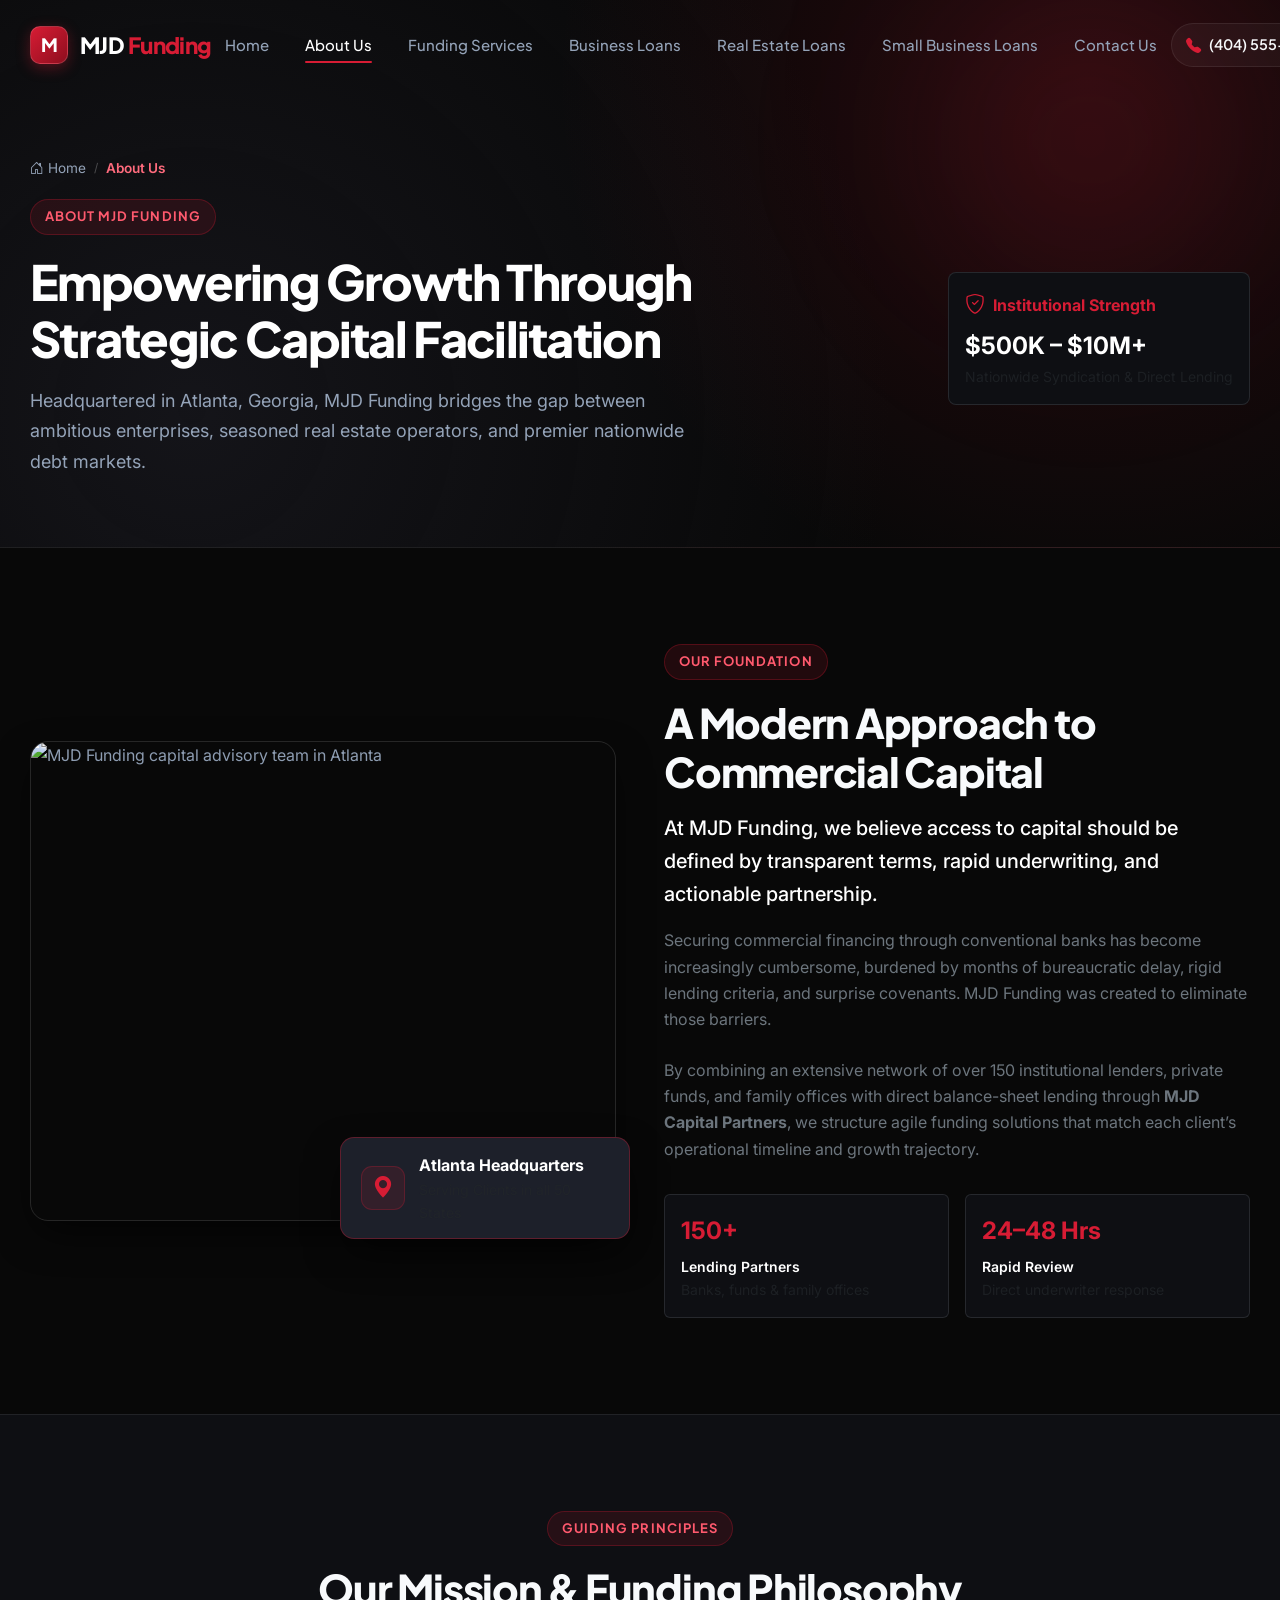
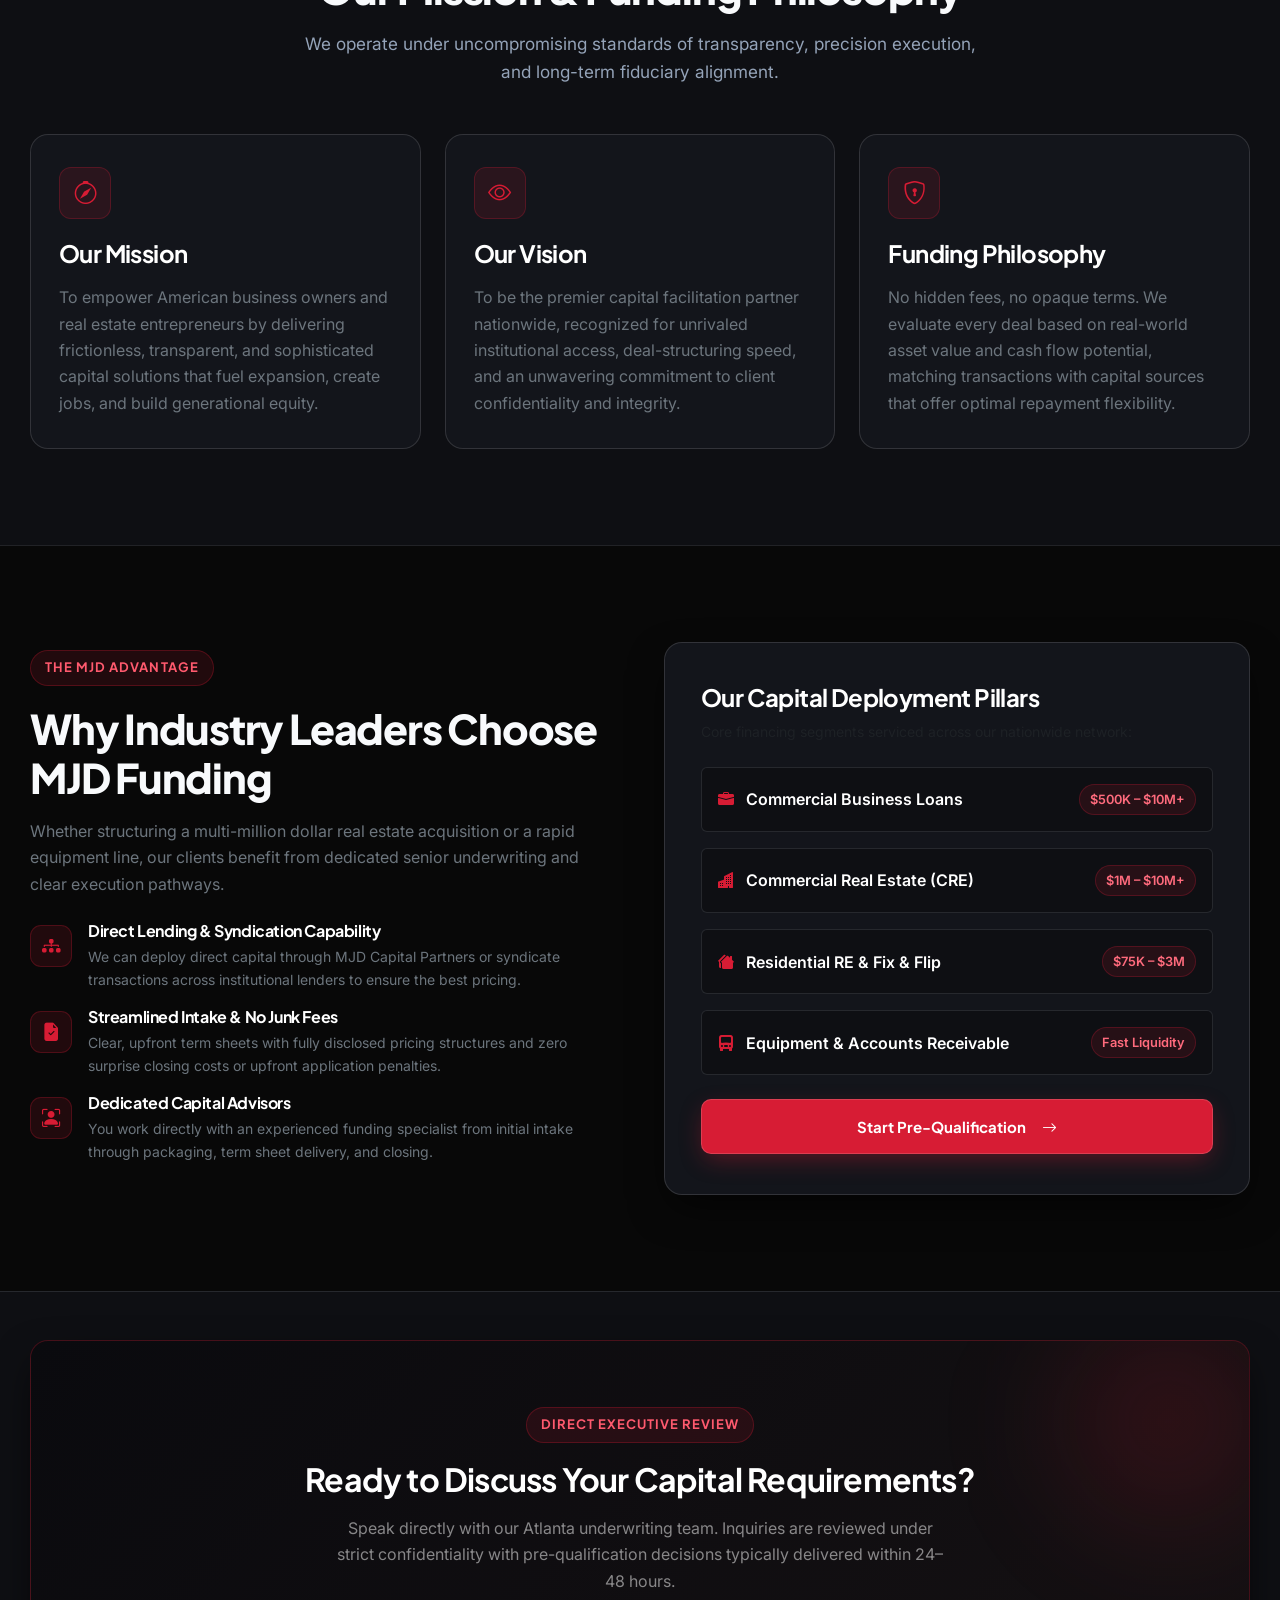
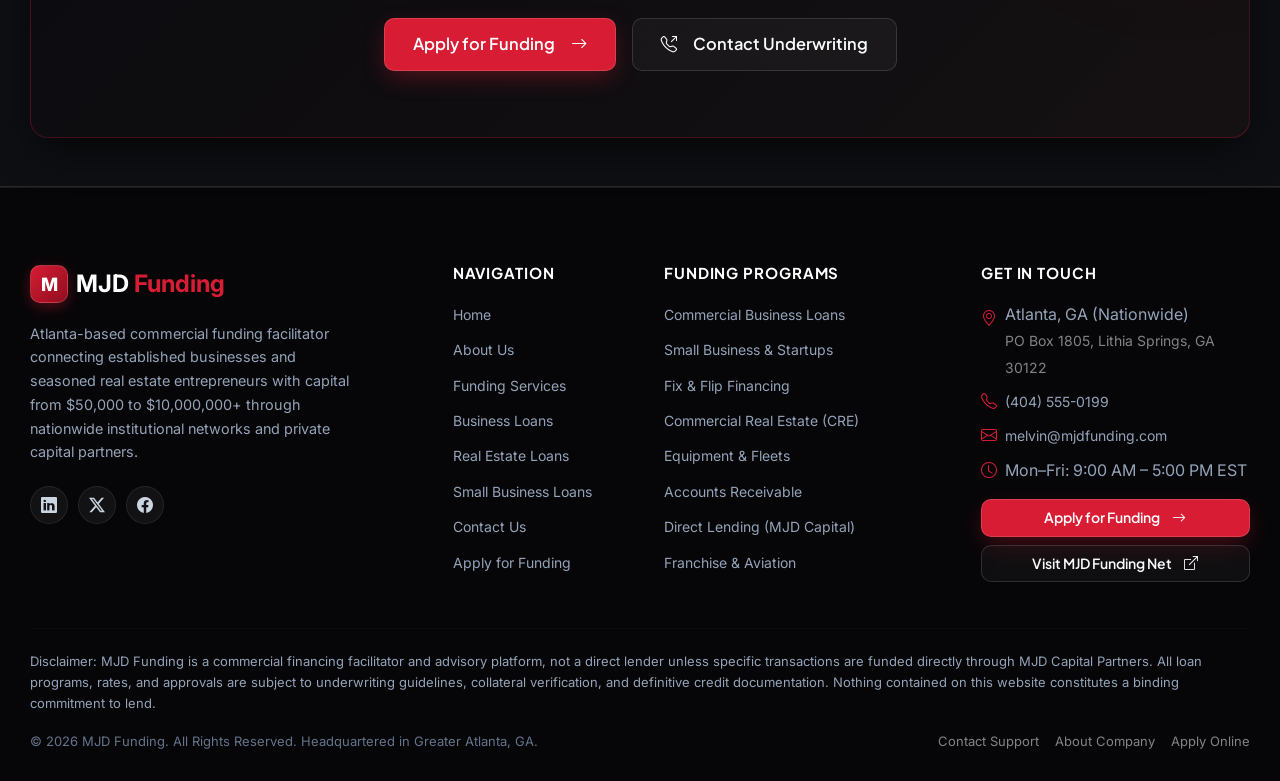
==== about-us.html @ 7dd99626 "all pages" ====
<!DOCTYPE html>
<html lang="en">
<head>
  <meta charset="UTF-8">
  <meta name="viewport" content="width=device-width, initial-scale=1.0">
  <title>About Us | MJD Funding — Nationwide Capital Advisory & Facilitation</title>
  <meta name="description" content="Learn about MJD Funding, an Atlanta, Georgia-based commercial financing facilitator connecting established businesses and real estate investors with capital from $50,000 to $10,000,000+.">
  <meta name="keywords" content="MJD Funding, about MJD Funding, commercial lending Atlanta, private funding network, commercial debt advisory, real estate financing">
  <link rel="canonical" href="https://mjdfunding.vercel.app/about-us.html">

  <!-- Open Graph / Social Meta -->
  <meta property="og:type" content="website">
  <meta property="og:title" content="About Us | MJD Funding — Capital Advisory & Facilitation">
  <meta property="og:description" content="Atlanta-based commercial financing facilitator connecting businesses and real estate entrepreneurs with capital from $50,000 to $10,000,000+ nationwide.">
  <meta property="og:url" content="https://mjdfunding.vercel.app/about-us.html">

  <!-- Google Fonts: Plus Jakarta Sans & Inter -->
  <link rel="preconnect" href="https://fonts.googleapis.com">
  <link rel="preconnect" href="https://fonts.gstatic.com" crossorigin>
  <link href="https://fonts.googleapis.com/css2?family=Inter:wght@300;400;500;600;700&family=Plus+Jakarta+Sans:wght@500;600;700;800&display=swap" rel="stylesheet">

  <!-- Bootstrap 5.3 CDN -->
  <link href="https://cdn.jsdelivr.net/npm/bootstrap@5.3.3/dist/css/bootstrap.min.css" rel="stylesheet" integrity="sha384-QWTKZyjpPEjISv5WaRU9OFeRpok6YctnYmDr5pNlyT2bRjXh0JMhjY6hW+ALEwIH" crossorigin="anonymous">

  <!-- Bootstrap Icons CDN -->
  <link rel="stylesheet" href="https://cdn.jsdelivr.net/npm/bootstrap-icons@1.11.3/font/bootstrap-icons.min.css">

  <!-- AOS (Animate on Scroll) CDN -->
  <link href="https://cdn.jsdelivr.net/npm/aos@2.3.4/dist/aos.css" rel="stylesheet">

  <!-- Custom Stylesheet -->
  <link rel="stylesheet" href="style.css">
</head>
<body>

  <!-- =========================================================================
       1. GLOBAL STICKY NAVBAR
       ========================================================================= -->
  <nav class="navbar navbar-expand-lg site-navbar" id="mainNav" aria-label="Main Navigation">
    <div class="container">
      <a class="navbar-brand" href="index.html">
        <div class="brand-icon">M</div>
        <span class="brand-text">MJD <span class="brand-tag">Funding</span></span>
      </a>

      <button class="navbar-toggler" type="button" data-bs-toggle="offcanvas" data-bs-target="#mobileNav" aria-controls="mobileNav" aria-label="Toggle navigation">
        <i class="bi bi-list fs-3"></i>
      </button>

      <div class="collapse navbar-collapse" id="desktopNav">
        <ul class="navbar-nav mx-auto">
          <li class="nav-item">
            <a class="nav-link" href="index.html">Home</a>
          </li>
          <li class="nav-item">
            <a class="nav-link active" href="about-us.html">About Us</a>
          </li>
          <li class="nav-item dropdown">
            <a class="nav-link dropdown-toggle" href="funding-services.html" id="servicesDropdown" role="button" data-bs-toggle="dropdown" aria-expanded="false">
              Funding Services
            </a>
            <ul class="dropdown-menu dropdown-menu-dark-custom" aria-labelledby="servicesDropdown">
              <li><a class="dropdown-item" href="funding-services.html"><i class="bi bi-grid-fill text-danger me-2"></i>All Funding Services</a></li>
              <li><hr class="dropdown-divider border-secondary border-opacity-25"></li>
              <li><a class="dropdown-item" href="business-loans.html"><i class="bi bi-briefcase-fill text-danger me-2"></i>Business Loans</a></li>
              <li><a class="dropdown-item" href="real-estate-loans.html"><i class="bi bi-buildings-fill text-danger me-2"></i>Real Estate Loans</a></li>
              <li><a class="dropdown-item" href="small-business-loans.html"><i class="bi bi-shop-window text-danger me-2"></i>Small Business Loans</a></li>
            </ul>
          </li>
          <li class="nav-item">
            <a class="nav-link" href="business-loans.html">Business Loans</a>
          </li>
          <li class="nav-item">
            <a class="nav-link" href="real-estate-loans.html">Real Estate Loans</a>
          </li>
          <li class="nav-item">
            <a class="nav-link" href="small-business-loans.html">Small Business Loans</a>
          </li>
          <li class="nav-item">
            <a class="nav-link" href="contact-us.html">Contact Us</a>
          </li>
        </ul>

        <div class="d-flex align-items-center gap-3">
          <a href="tel:14045550199" class="nav-phone d-none d-xl-flex" title="Call Us Direct">
            <i class="bi bi-telephone-fill"></i>
            <span>(404) 555-0199</span>
          </a>
          <a href="apply-for-funding.html" class="btn btn-brand-red btn-pill">
            <span>Apply Now</span>
            <i class="bi bi-arrow-right-short fs-5"></i>
          </a>
        </div>
      </div>
    </div>
  </nav>

  <!-- Mobile Offcanvas Menu -->
  <div class="offcanvas offcanvas-end" tabindex="-1" id="mobileNav" aria-labelledby="mobileNavLabel">
    <div class="offcanvas-header border-bottom border-secondary border-opacity-25 pb-3">
      <div class="d-flex align-items-center gap-2">
        <div class="brand-icon">M</div>
        <h5 class="offcanvas-title text-white fw-bold mb-0" id="mobileNavLabel">MJD <span class="text-danger">Funding</span></h5>
      </div>
      <button type="button" class="btn-close text-reset" data-bs-dismiss="offcanvas" aria-label="Close"></button>
    </div>
    <div class="offcanvas-body d-flex flex-column justify-content-between pt-4">
      <ul class="navbar-nav">
        <li class="nav-item"><a class="nav-link" href="index.html">Home</a></li>
        <li class="nav-item"><a class="nav-link active" href="about-us.html">About Us</a></li>
        <li class="nav-item"><a class="nav-link" href="funding-services.html">Funding Services</a></li>
        <li class="nav-item"><a class="nav-link ps-3 small text-muted" href="business-loans.html">↳ Business Loans</a></li>
        <li class="nav-item"><a class="nav-link ps-3 small text-muted" href="real-estate-loans.html">↳ Real Estate Loans</a></li>
        <li class="nav-item"><a class="nav-link ps-3 small text-muted" href="small-business-loans.html">↳ Small Business Loans</a></li>
        <li class="nav-item"><a class="nav-link" href="contact-us.html">Contact Us</a></li>
      </ul>
      <div class="mt-4 pt-3 border-top border-secondary border-opacity-25">
        <a href="tel:14045550199" class="d-flex align-items-center gap-2 text-white fw-semibold mb-3">
          <i class="bi bi-telephone-fill text-danger"></i>
          <span>(404) 555-0199</span>
        </a>
        <a href="apply-for-funding.html" class="btn btn-brand-red w-100 btn-pill">Apply Now</a>
      </div>
    </div>
  </div>

  <!-- =========================================================================
       2. PAGE HERO & BREADCRUMBS
       ========================================================================= -->
  <header class="page-hero">
    <div class="page-hero-glow"></div>
    <div class="container position-relative" style="z-index: 2;">
      <ul class="breadcrumb-custom">
        <li><a href="index.html"><i class="bi bi-house-door"></i> Home</a></li>
        <li class="separator">/</li>
        <li class="current">About Us</li>
      </ul>

      <div class="row align-items-center g-5">
        <div class="col-lg-8" data-aos="fade-up">
          <div class="section-badge badge-navy">About MJD Funding</div>
          <h1 class="page-title">
            Empowering Growth Through Strategic Capital Facilitation
          </h1>
          <p class="page-subtitle">
            Headquartered in Atlanta, Georgia, MJD Funding bridges the gap between ambitious enterprises, seasoned real estate operators, and premier nationwide debt markets.
          </p>
        </div>
        <div class="col-lg-4 text-lg-end" data-aos="fade-left" data-aos-delay="100">
          <div class="p-3 bg-black-surface border border-secondary border-opacity-25 rounded-3 d-inline-block text-start">
            <div class="d-flex align-items-center gap-2 text-danger fw-bold mb-1">
              <i class="bi bi-shield-check fs-5"></i>
              <span>Institutional Strength</span>
            </div>
            <div class="text-white fs-4 fw-bold">$500K – $10M+</div>
            <div class="text-muted small">Nationwide Syndication & Direct Lending</div>
          </div>
        </div>
      </div>
    </div>
  </header>

  <!-- =========================================================================
       3. COMPANY OVERVIEW & EDITORIAL NARRATIVE
       ========================================================================= -->
  <section class="section-padding bg-black-bg">
    <div class="container">
      <div class="row align-items-center g-5">
        <div class="col-lg-6" data-aos="fade-right">
          <div class="about-image-wrapper">
            <img 
              src="https://images.unsplash.com/photo-1556761175-5973dc0f32e7?auto=format&fit=crop&w=1000&q=80" 
              alt="MJD Funding capital advisory team in Atlanta" 
              class="about-main-img"
              loading="lazy"
            >
            <div class="about-floating-card">
              <div class="about-card-icon">
                <i class="bi bi-geo-alt-fill"></i>
              </div>
              <div>
                <div class="fw-bold text-white fs-6">Atlanta Headquarters</div>
                <div class="small text-muted">Serving Clients in all 50 States</div>
              </div>
            </div>
          </div>
        </div>

        <div class="col-lg-6" data-aos="fade-left">
          <div class="section-badge badge-navy">Our Foundation</div>
          <h2 class="section-title">A Modern Approach to Commercial Capital</h2>
          <p class="fs-5 text-white fw-medium mb-3">
            At MJD Funding, we believe access to capital should be defined by transparent terms, rapid underwriting, and actionable partnership.
          </p>
          <p class="text-secondary mb-4">
            Securing commercial financing through conventional banks has become increasingly cumbersome, burdened by months of bureaucratic delay, rigid lending criteria, and surprise covenants. MJD Funding was created to eliminate those barriers.
          </p>
          <p class="text-secondary mb-4">
            By combining an extensive network of over 150 institutional lenders, private funds, and family offices with direct balance-sheet lending through <strong>MJD Capital Partners</strong>, we structure agile funding solutions that match each client’s operational timeline and growth trajectory.
          </p>

          <div class="row g-3 pt-2">
            <div class="col-sm-6">
              <div class="p-3 bg-black-surface border border-secondary border-opacity-25 rounded-2">
                <div class="text-danger fw-bold fs-4 mb-1">150+</div>
                <div class="text-white fw-semibold small">Lending Partners</div>
                <div class="text-muted small">Banks, funds & family offices</div>
              </div>
            </div>
            <div class="col-sm-6">
              <div class="p-3 bg-black-surface border border-secondary border-opacity-25 rounded-2">
                <div class="text-danger fw-bold fs-4 mb-1">24–48 Hrs</div>
                <div class="text-white fw-semibold small">Rapid Review</div>
                <div class="text-muted small">Direct underwriter response</div>
              </div>
            </div>
          </div>
        </div>
      </div>
    </div>
  </section>

  <!-- =========================================================================
       4. MISSION, VISION & PHILOSOPHY
       ========================================================================= -->
  <section class="section-padding bg-black-surface">
    <div class="container">
      <div class="text-center mb-5" data-aos="fade-up">
        <div class="section-badge badge-navy">Guiding Principles</div>
        <h2 class="section-title">Our Mission & Funding Philosophy</h2>
        <p class="section-subtitle">
          We operate under uncompromising standards of transparency, precision execution, and long-term fiduciary alignment.
        </p>
      </div>

      <div class="row g-4">
        <!-- Card 1: Mission -->
        <div class="col-md-6 col-lg-4" data-aos="fade-up" data-aos-delay="0">
          <div class="value-card-premium">
            <div class="value-icon">
              <i class="bi bi-compass"></i>
            </div>
            <h3 class="h4 fw-bold text-white mb-3">Our Mission</h3>
            <p class="text-secondary mb-0">
              To empower American business owners and real estate entrepreneurs by delivering frictionless, transparent, and sophisticated capital solutions that fuel expansion, create jobs, and build generational equity.
            </p>
          </div>
        </div>

        <!-- Card 2: Vision -->
        <div class="col-md-6 col-lg-4" data-aos="fade-up" data-aos-delay="100">
          <div class="value-card-premium">
            <div class="value-icon">
              <i class="bi bi-eye"></i>
            </div>
            <h3 class="h4 fw-bold text-white mb-3">Our Vision</h3>
            <p class="text-secondary mb-0">
              To be the premier capital facilitation partner nationwide, recognized for unrivaled institutional access, deal-structuring speed, and an unwavering commitment to client confidentiality and integrity.
            </p>
          </div>
        </div>

        <!-- Card 3: Philosophy -->
        <div class="col-md-6 col-lg-4" data-aos="fade-up" data-aos-delay="200">
          <div class="value-card-premium">
            <div class="value-icon">
              <i class="bi bi-shield-lock"></i>
            </div>
            <h3 class="h4 fw-bold text-white mb-3">Funding Philosophy</h3>
            <p class="text-secondary mb-0">
              No hidden fees, no opaque terms. We evaluate every deal based on real-world asset value and cash flow potential, matching transactions with capital sources that offer optimal repayment flexibility.
            </p>
          </div>
        </div>
      </div>
    </div>
  </section>

  <!-- =========================================================================
       5. WHY BUSINESSES WORK WITH MJD FUNDING
       ========================================================================= -->
  <section class="section-padding bg-black-bg">
    <div class="container">
      <div class="row align-items-center g-5">
        <div class="col-lg-6" data-aos="fade-right">
          <div class="section-badge badge-navy">The MJD Advantage</div>
          <h2 class="section-title">Why Industry Leaders Choose MJD Funding</h2>
          <p class="text-secondary mb-4">
            Whether structuring a multi-million dollar real estate acquisition or a rapid equipment line, our clients benefit from dedicated senior underwriting and clear execution pathways.
          </p>

          <div class="d-flex flex-column gap-3 mb-4">
            <div class="d-flex align-items-start gap-3">
              <div class="contact-icon-bubble mt-1">
                <i class="bi bi-diagram-3-fill"></i>
              </div>
              <div>
                <h4 class="text-white fw-bold fs-6 mb-1">Direct Lending & Syndication Capability</h4>
                <p class="text-secondary small mb-0">We can deploy direct capital through MJD Capital Partners or syndicate transactions across institutional lenders to ensure the best pricing.</p>
              </div>
            </div>

            <div class="d-flex align-items-start gap-3">
              <div class="contact-icon-bubble mt-1">
                <i class="bi bi-file-earmark-check-fill"></i>
              </div>
              <div>
                <h4 class="text-white fw-bold fs-6 mb-1">Streamlined Intake & No Junk Fees</h4>
                <p class="text-secondary small mb-0">Clear, upfront term sheets with fully disclosed pricing structures and zero surprise closing costs or upfront application penalties.</p>
              </div>
            </div>

            <div class="d-flex align-items-start gap-3">
              <div class="contact-icon-bubble mt-1">
                <i class="bi bi-person-bounding-box"></i>
              </div>
              <div>
                <h4 class="text-white fw-bold fs-6 mb-1">Dedicated Capital Advisors</h4>
                <p class="text-secondary small mb-0">You work directly with an experienced funding specialist from initial intake through packaging, term sheet delivery, and closing.</p>
              </div>
            </div>
          </div>
        </div>

        <div class="col-lg-6" data-aos="fade-left">
          <div class="app-form-card">
            <h3 class="h4 fw-bold text-white mb-2">Our Capital Deployment Pillars</h3>
            <p class="text-muted small mb-4">Core financing segments serviced across our nationwide network:</p>

            <ul class="list-unstyled d-flex flex-column gap-3 mb-4">
              <li class="d-flex align-items-center justify-content-between p-3 bg-black-surface border border-secondary border-opacity-25 rounded-2">
                <span class="text-white fw-semibold"><i class="bi bi-briefcase-fill text-danger me-2"></i> Commercial Business Loans</span>
                <span class="matrix-badge">$500K – $10M+</span>
              </li>
              <li class="d-flex align-items-center justify-content-between p-3 bg-black-surface border border-secondary border-opacity-25 rounded-2">
                <span class="text-white fw-semibold"><i class="bi bi-buildings-fill text-danger me-2"></i> Commercial Real Estate (CRE)</span>
                <span class="matrix-badge">$1M – $10M+</span>
              </li>
              <li class="d-flex align-items-center justify-content-between p-3 bg-black-surface border border-secondary border-opacity-25 rounded-2">
                <span class="text-white fw-semibold"><i class="bi bi-houses-fill text-danger me-2"></i> Residential RE & Fix & Flip</span>
                <span class="matrix-badge">$75K – $3M</span>
              </li>
              <li class="d-flex align-items-center justify-content-between p-3 bg-black-surface border border-secondary border-opacity-25 rounded-2">
                <span class="text-white fw-semibold"><i class="bi bi-truck-front-fill text-danger me-2"></i> Equipment & Accounts Receivable</span>
                <span class="matrix-badge">Fast Liquidity</span>
              </li>
            </ul>

            <a href="apply-for-funding.html" class="btn btn-brand-red w-100 py-3 fw-bold">
              <span>Start Pre-Qualification</span>
              <i class="bi bi-arrow-right ms-2"></i>
            </a>
          </div>
        </div>
      </div>
    </div>
  </section>

  <!-- =========================================================================
       6. CALL TO ACTION BANNER
       ========================================================================= -->
  <section class="section-padding-sm bg-black-surface border-top border-bottom border-secondary border-opacity-25">
    <div class="container">
      <div class="solutions-banner text-center" data-aos="zoom-in">
        <div class="solutions-banner-glow"></div>
        <div class="position-relative py-3">
          <div class="section-badge badge-white mb-3">Direct Executive Review</div>
          <h2 class="text-white fw-bold mb-3">Ready to Discuss Your Capital Requirements?</h2>
          <p class="text-white-50 max-w-680 mx-auto mb-4" style="max-width: 620px;">
            Speak directly with our Atlanta underwriting team. Inquiries are reviewed under strict confidentiality with pre-qualification decisions typically delivered within 24–48 hours.
          </p>
          <div class="d-flex flex-wrap justify-content-center gap-3">
            <a href="apply-for-funding.html" class="btn btn-brand-red btn-lg">
              <span>Apply for Funding</span>
              <i class="bi bi-arrow-right ms-2"></i>
            </a>
            <a href="contact-us.html" class="btn btn-outline-white btn-lg">
              <i class="bi bi-telephone-outbound me-2"></i>
              <span>Contact Underwriting</span>
            </a>
          </div>
        </div>
      </div>
    </div>
  </section>

  <!-- =========================================================================
       7. GLOBAL FOOTER
       ========================================================================= -->
  <footer class="site-footer">
    <div class="container">
      <div class="row g-5">
        <!-- Col 1: Brand & Description -->
        <div class="col-lg-4 col-md-6">
          <div class="footer-brand">
            <div class="d-flex align-items-center gap-2 mb-3">
              <div class="brand-icon">M</div>
              <span class="fs-4 fw-bold text-white">MJD <span class="text-danger">Funding</span></span>
            </div>
          </div>
          <p class="footer-desc">
            Atlanta-based commercial funding facilitator connecting established businesses and seasoned real estate entrepreneurs with capital from $50,000 to $10,000,000+ through nationwide institutional networks and private capital partners.
          </p>
          <div class="footer-socials">
            <a href="#" class="social-link" aria-label="LinkedIn"><i class="bi bi-linkedin"></i></a>
            <a href="#" class="social-link" aria-label="Twitter"><i class="bi bi-twitter-x"></i></a>
            <a href="#" class="social-link" aria-label="Facebook"><i class="bi bi-facebook"></i></a>
          </div>
        </div>

        <!-- Col 2: Navigation Links -->
        <div class="col-lg-2 col-md-6">
          <h4 class="footer-heading">Navigation</h4>
          <ul class="footer-links">
            <li><a href="index.html">Home</a></li>
            <li><a href="about-us.html">About Us</a></li>
            <li><a href="funding-services.html">Funding Services</a></li>
            <li><a href="business-loans.html">Business Loans</a></li>
            <li><a href="real-estate-loans.html">Real Estate Loans</a></li>
            <li><a href="small-business-loans.html">Small Business Loans</a></li>
            <li><a href="contact-us.html">Contact Us</a></li>
            <li><a href="apply-for-funding.html">Apply for Funding</a></li>
          </ul>
        </div>

        <!-- Col 3: Funding Programs -->
        <div class="col-lg-3 col-md-6">
          <h4 class="footer-heading">Funding Programs</h4>
          <ul class="footer-links">
            <li><a href="business-loans.html">Commercial Business Loans</a></li>
            <li><a href="small-business-loans.html">Small Business & Startups</a></li>
            <li><a href="real-estate-loans.html">Fix & Flip Financing</a></li>
            <li><a href="real-estate-loans.html">Commercial Real Estate (CRE)</a></li>
            <li><a href="funding-services.html#equipment">Equipment & Fleets</a></li>
            <li><a href="funding-services.html#accounts-receivable">Accounts Receivable</a></li>
            <li><a href="funding-services.html#direct-lending">Direct Lending (MJD Capital)</a></li>
            <li><a href="funding-services.html#franchise">Franchise & Aviation</a></li>
          </ul>
        </div>

        <!-- Col 4: Contact -->
        <div class="col-lg-3 col-md-6">
          <h4 class="footer-heading">Get in Touch</h4>
          <ul class="footer-links">
            <li class="d-flex align-items-start gap-2 mb-2">
              <i class="bi bi-geo-alt text-danger mt-1"></i>
              <span>Atlanta, GA (Nationwide)<br><small class="text-white-50">PO Box 1805, Lithia Springs, GA 30122</small></span>
            </li>
            <li class="d-flex align-items-center gap-2 mb-2">
              <i class="bi bi-telephone text-danger"></i>
              <a href="tel:14045550199">(404) 555-0199</a>
            </li>
            <li class="d-flex align-items-center gap-2 mb-2">
              <i class="bi bi-envelope text-danger"></i>
              <a href="mailto:melvin@mjdfunding.com">melvin@mjdfunding.com</a>
            </li>
            <li class="d-flex align-items-center gap-2 mb-2">
              <i class="bi bi-clock text-danger"></i>
              <span>Mon–Fri: 9:00 AM – 5:00 PM EST</span>
            </li>
          </ul>
          <div class="mt-3">
            <a href="apply-for-funding.html" class="btn btn-brand-red btn-sm w-100 mb-2">
              <span>Apply for Funding</span>
              <i class="bi bi-arrow-right ms-1"></i>
            </a>
            <a href="https://mjdfunding.net/" target="_blank" rel="noopener noreferrer" class="btn btn-outline-white btn-sm w-100">
              <span>Visit MJD Funding Net</span>
              <i class="bi bi-box-arrow-up-right ms-1"></i>
            </a>
          </div>
        </div>
      </div>

      <hr class="footer-divider">

      <!-- Disclaimer Note -->
      <div class="footer-disclaimer">
        <p class="mb-0">
          Disclaimer: MJD Funding is a commercial financing facilitator and advisory platform, not a direct lender unless specific transactions are funded directly through MJD Capital Partners. All loan programs, rates, and approvals are subject to underwriting guidelines, collateral verification, and definitive credit documentation. Nothing contained on this website constitutes a binding commitment to lend.
        </p>
      </div>

      <!-- Footer Bottom -->
      <div class="footer-bottom-flex">
        <div>
          &copy; 2026 MJD Funding. All Rights Reserved. Headquartered in Greater Atlanta, GA.
        </div>
        <div class="d-flex gap-3">
          <a href="contact-us.html" class="text-white-50 text-decoration-none">Contact Support</a>
          <a href="about-us.html" class="text-white-50 text-decoration-none">About Company</a>
          <a href="apply-for-funding.html" class="text-white-50 text-decoration-none">Apply Online</a>
        </div>
      </div>
    </div>
  </footer>

  <!-- Floating Utilities -->
  <button id="backToTop" class="back-to-top" aria-label="Back to Top">
    <i class="bi bi-chevron-up"></i>
  </button>

  <div class="mobile-sticky-bar">
    <a href="tel:14045550199" class="btn btn-outline-white flex-fill">
      <i class="bi bi-telephone-fill"></i>
      <span>Call</span>
    </a>
    <a href="apply-for-funding.html" class="btn btn-brand-red flex-fill">
      <span>Apply Now</span>
    </a>
  </div>

  <!-- Scripts -->
  <script src="https://cdn.jsdelivr.net/npm/bootstrap@5.3.3/dist/js/bootstrap.bundle.min.js" integrity="sha384-YvpcrYf0tY3lHB60NNkmXc5s9fDVZLESaAA55NDzOxhy9GkcIdslK1eN7N6jIeHz" crossorigin="anonymous"></script>
  <script src="https://cdn.jsdelivr.net/npm/aos@2.3.4/dist/aos.js"></script>
  <script src="script.js"></script>
</body>
</html>
---- style.css ----
/* ==========================================================================
   MJD FUNDING — ULTIMATE VIP FINTECH DESIGN SYSTEM
   Precision-Engineered Black Canvas with Authentic Red Brand Identity
   ========================================================================== */

:root {
  /* Deep Premium Black Canvas (Strictly No Blue Backgrounds) */
  --color-black-bg: #080808;          /* Base background */
  --color-black-surface: #0E0F13;     /* Alternate section surface */
  --color-black-card: #13151B;        /* Standard card background */
  --color-black-card-hover: #181A22;  /* Elevated card hover */
  --color-black-elevated: #1D202A;    /* Dropdowns, badges, and modals */

  /* Pure Authentic Red Brand Accents (Strictly Preserved) */
  --color-brand-red: #D71C34;         /* Signature brand red */
  --color-brand-red-hover: #B51327;   /* Deeper hover red */
  --color-brand-red-light: #FF4A61;   /* Soft red for gradient accents */
  --color-brand-red-subtle: rgba(215, 28, 52, 0.12); /* Badge & icon bubble background */
  --color-brand-red-glow: rgba(215, 28, 52, 0.32); /* Ambient glow */

  /* Neutral & High-Contrast Typography */
  --color-white: #FFFFFF;
  --color-text-white: #F8FAFC;        /* Headings and primary titles */
  --color-text-body: #94A3B8;         /* High-readability slate body copy */
  --color-text-light: #CBD5E1;        /* Secondary titles and list items */
  --color-text-muted: #64748B;        /* Micro-copy, labels, and timestamps */

  /* Precision Borders */
  --color-border-subtle: rgba(255, 255, 255, 0.08);
  --color-border-medium: rgba(255, 255, 255, 0.13);
  --color-border-red: rgba(215, 28, 52, 0.35);
  --color-border-red-active: rgba(215, 28, 52, 0.85);

  /* Typography Scale */
  --font-heading: 'Plus Jakarta Sans', -apple-system, BlinkMacSystemFont, 'Segoe UI', Roboto, sans-serif;
  --font-body: 'Inter', -apple-system, BlinkMacSystemFont, 'Segoe UI', Roboto, sans-serif;

  /* Spacing Scale (8px rhythm) */
  --space-2xs: 4px;
  --space-xs: 8px;
  --space-sm: 16px;
  --space-md: 24px;
  --space-lg: 32px;
  --space-xl: 48px;
  --space-2xl: 64px;
  --space-section-desktop: 96px;
  --space-section-tablet: 72px;
  --space-section-mobile: 56px;

  /* Border Radii */
  --radius-xs: 6px;
  --radius-sm: 10px;
  --radius-md: 14px;
  --radius-card: 18px;
  --radius-pill: 9999px;

  /* Refined Shadows */
  --shadow-sm: 0 2px 8px rgba(0, 0, 0, 0.4);
  --shadow-md: 0 8px 24px -4px rgba(0, 0, 0, 0.55);
  --shadow-lg: 0 16px 40px -8px rgba(0, 0, 0, 0.7);
  --shadow-red: 0 8px 24px -4px rgba(215, 28, 52, 0.38);
  --shadow-card-hover: 0 20px 40px -10px rgba(0, 0, 0, 0.8), 0 0 0 1px rgba(215, 28, 52, 0.3);

  /* Transitions */
  --transition-fast: 0.18s cubic-bezier(0.16, 1, 0.3, 1);
  --transition-base: 0.28s cubic-bezier(0.16, 1, 0.3, 1);
  --transition-smooth: 0.45s cubic-bezier(0.16, 1, 0.3, 1);
}

/* ==========================================================================
   RESET & GLOBAL BASE STYLES
   ========================================================================== */

*, *::before, *::after {
  box-sizing: border-box;
}

html {
  scroll-behavior: smooth;
  scroll-padding-top: 84px;
  overflow-x: hidden;
  background-color: var(--color-black-bg);
  color-scheme: dark;
}

body {
  font-family: var(--font-body);
  color: var(--color-text-body);
  background-color: var(--color-black-bg);
  line-height: 1.65;
  font-size: 1rem;
  overflow-x: hidden;
  -webkit-font-smoothing: antialiased;
  -moz-osx-font-smoothing: grayscale;
}

h1, h2, h3, h4, h5, h6 {
  font-family: var(--font-heading);
  font-weight: 700;
  color: var(--color-text-white);
  letter-spacing: -0.025em;
  line-height: 1.25;
}

p {
  color: var(--color-text-body);
  margin-bottom: 1.25rem;
}

a {
  text-decoration: none;
  transition: all var(--transition-fast);
  color: inherit;
}

img {
  max-width: 100%;
  height: auto;
  display: block;
}

/* Accessible focus ring */
:focus-visible {
  outline: 2px solid var(--color-brand-red);
  outline-offset: 3px;
}

/* ==========================================================================
   CONTAINER & SECTION ARCHITECTURE
   ========================================================================== */

.container {
  max-width: 1260px;
  padding-left: 20px;
  padding-right: 20px;
}

@media (min-width: 1400px) {
  .container {
    max-width: 1320px;
  }
}

.section-padding {
  padding-top: var(--space-section-desktop);
  padding-bottom: var(--space-section-desktop);
  position: relative;
}

.section-padding-sm {
  padding-top: var(--space-xl);
  padding-bottom: var(--space-xl);
  position: relative;
}

/* Section Backgrounds */
.bg-black-bg {
  background-color: var(--color-black-bg);
}

.bg-black-surface {
  background-color: var(--color-black-surface);
  border-top: 1px solid var(--color-border-subtle);
  border-bottom: 1px solid var(--color-border-subtle);
}

/* Backward compatibility aliases */
.bg-light-soft,
.bg-white,
.bg-navy {
  background-color: var(--color-black-surface);
}

#hero,
#why-us,
.site-footer {
  background-color: var(--color-black-bg) !important;
}

/* Badges & Section Headers */
.section-badge {
  display: inline-flex;
  align-items: center;
  gap: 8px;
  font-family: var(--font-heading);
  font-size: 0.8125rem;
  font-weight: 700;
  text-transform: uppercase;
  letter-spacing: 0.08em;
  padding: 6px 14px;
  border-radius: var(--radius-pill);
  background: var(--color-brand-red-subtle);
  color: #FF5A6E;
  border: 1px solid rgba(215, 28, 52, 0.28);
  margin-bottom: 18px;
}

.section-badge.badge-white,
.section-badge.badge-navy {
  background: var(--color-brand-red-subtle);
  color: #FF5A6E;
  border: 1px solid rgba(215, 28, 52, 0.28);
}

.section-title {
  font-size: clamp(2rem, 3.2vw, 2.75rem);
  font-weight: 800;
  color: var(--color-text-white);
  margin-bottom: 16px;
  letter-spacing: -0.03em;
  line-height: 1.2;
}

.section-subtitle {
  font-size: 1.075rem;
  line-height: 1.65;
  max-width: 680px;
  margin-left: auto;
  margin-right: auto;
  color: var(--color-text-body);
}

/* Red Text Accents */
.text-gradient-red {
  background: linear-gradient(135deg, #FF6B7D 0%, var(--color-brand-red) 65%, #B51327 100%);
  -webkit-background-clip: text;
  -webkit-text-fill-color: transparent;
  display: inline-block;
}

.text-danger,
.text-red {
  color: var(--color-brand-red) !important;
}

/* ==========================================================================
   BUTTONS & CTAS
   ========================================================================= */

.btn {
  font-family: var(--font-heading);
  font-weight: 600;
  font-size: 0.9375rem;
  padding: 12px 24px;
  border-radius: var(--radius-sm);
  transition: all var(--transition-base);
  display: inline-flex;
  align-items: center;
  justify-content: center;
  gap: 8px;
  line-height: 1.4;
  cursor: pointer;
  position: relative;
  overflow: hidden;
  white-space: nowrap;
}

.btn-pill {
  border-radius: var(--radius-pill);
}

/* Primary Brand Red Button */
.btn-brand-red {
  background-color: var(--color-brand-red);
  border: 1px solid rgba(255, 255, 255, 0.15);
  color: var(--color-white);
  box-shadow: var(--shadow-red);
}

.btn-brand-red:hover {
  background-color: var(--color-brand-red-hover);
  border-color: rgba(255, 255, 255, 0.25);
  color: var(--color-white);
  transform: translateY(-2px);
  box-shadow: 0 10px 28px rgba(215, 28, 52, 0.45);
}

.btn-brand-red:active {
  transform: translateY(0);
}

/* Outline White Button */
.btn-outline-white {
  background-color: rgba(255, 255, 255, 0.04);
  border: 1px solid var(--color-border-medium);
  color: var(--color-text-white);
  backdrop-filter: blur(8px);
}

.btn-outline-white:hover {
  background-color: rgba(215, 28, 52, 0.1);
  border-color: var(--color-brand-red);
  color: var(--color-white);
  transform: translateY(-2px);
  box-shadow: 0 8px 24px rgba(215, 28, 52, 0.2);
}

.btn-outline-navy {
  background-color: rgba(255, 255, 255, 0.04);
  border: 1px solid var(--color-border-medium);
  color: var(--color-text-white);
}

.btn-outline-navy:hover {
  background-color: var(--color-brand-red);
  border-color: var(--color-brand-red);
  color: var(--color-white);
  transform: translateY(-2px);
}

.btn-lg {
  padding: 14px 28px;
  font-size: 1.025rem;
}

.btn-sm {
  padding: 8px 16px;
  font-size: 0.875rem;
}

/* ==========================================================================
   1. STICKY NAVBAR
   ========================================================================= */

.site-navbar {
  position: fixed;
  top: 0;
  left: 0;
  right: 0;
  z-index: 1040;
  padding: 18px 0;
  transition: all var(--transition-base);
  background: transparent;
}

.site-navbar.scrolled {
  background: rgba(8, 8, 8, 0.94);
  backdrop-filter: blur(16px);
  -webkit-backdrop-filter: blur(16px);
  padding: 10px 0;
  border-bottom: 1px solid var(--color-border-subtle);
  box-shadow: 0 8px 28px rgba(0, 0, 0, 0.7);
}

.navbar-brand {
  display: flex;
  align-items: center;
  gap: 12px;
  font-family: var(--font-heading);
  font-weight: 800;
  font-size: 1.4rem;
  letter-spacing: -0.03em;
  color: var(--color-white);
  margin-right: 0;
}

.brand-icon {
  width: 38px;
  height: 38px;
  border-radius: 10px;
  background: linear-gradient(135deg, var(--color-brand-red) 0%, #8E0E1E 100%);
  color: var(--color-white);
  display: flex;
  align-items: center;
  justify-content: center;
  font-size: 1.15rem;
  font-weight: 800;
  box-shadow: 0 4px 14px rgba(215, 28, 52, 0.35);
  border: 1px solid rgba(255, 255, 255, 0.15);
}

.brand-text {
  display: flex;
  align-items: center;
}

.brand-tag {
  color: var(--color-brand-red);
  margin-left: 4px;
}

.navbar-nav {
  gap: 8px;
}

.nav-link {
  font-family: var(--font-heading);
  font-weight: 500;
  font-size: 0.9375rem;
  color: var(--color-text-body);
  padding: 8px 14px !important;
  position: relative;
  transition: color var(--transition-fast);
  border-radius: var(--radius-xs);
  white-space: nowrap;
}

.nav-link::after {
  content: '';
  position: absolute;
  left: 14px;
  right: 14px;
  bottom: 2px;
  height: 2px;
  background-color: var(--color-brand-red);
  border-radius: 2px;
  transform: scaleX(0);
  transform-origin: center;
  transition: transform var(--transition-fast);
}

.nav-link:hover,
.nav-link.active {
  color: var(--color-white) !important;
}

.nav-link:hover::after,
.nav-link.active::after {
  transform: scaleX(1);
}

.nav-phone {
  display: flex;
  align-items: center;
  gap: 8px;
  font-family: var(--font-heading);
  font-weight: 600;
  font-size: 0.9rem;
  color: var(--color-text-white);
  padding: 8px 14px;
  border-radius: var(--radius-pill);
  background: rgba(255, 255, 255, 0.04);
  border: 1px solid var(--color-border-subtle);
  transition: all var(--transition-fast);
  white-space: nowrap;
}

.nav-phone:hover {
  background: rgba(215, 28, 52, 0.1);
  border-color: var(--color-brand-red);
  color: var(--color-white);
}

.nav-phone i {
  color: var(--color-brand-red);
  font-size: 0.95rem;
}

/* Dark Navbar Dropdowns */
.site-navbar .dropdown-menu-dark-custom {
  background: var(--color-black-elevated);
  border: 1px solid var(--color-border-medium);
  border-radius: var(--radius-md);
  box-shadow: 0 16px 36px rgba(0, 0, 0, 0.8), 0 0 0 1px rgba(255, 255, 255, 0.05);
  padding: 8px;
  min-width: 250px;
  margin-top: 10px;
}

.site-navbar .dropdown-item {
  color: var(--color-text-light);
  font-family: var(--font-heading);
  font-weight: 500;
  font-size: 0.9rem;
  padding: 10px 14px;
  border-radius: var(--radius-xs);
  transition: all var(--transition-fast);
  display: flex;
  align-items: center;
}

.site-navbar .dropdown-item:hover,
.site-navbar .dropdown-item:focus {
  background-color: var(--color-brand-red-subtle);
  color: var(--color-white);
  padding-left: 18px;
}

.site-navbar .dropdown-item.active {
  background-color: var(--color-brand-red);
  color: var(--color-white);
}

.dropdown-toggle::after {
  vertical-align: 0.15em;
  margin-left: 0.35em;
  transition: transform var(--transition-fast);
}

.dropdown.show .dropdown-toggle::after {
  transform: rotate(180deg);
}

.navbar-toggler {
  border: 1px solid var(--color-border-medium);
  padding: 7px 11px;
  color: var(--color-white);
  background: rgba(255, 255, 255, 0.05);
  border-radius: var(--radius-sm);
}

.navbar-toggler:focus {
  box-shadow: none;
  outline: 2px solid var(--color-brand-red);
}

/* Mobile Offcanvas Drawer */
.offcanvas {
  background: var(--color-black-bg);
  color: var(--color-white);
  border-left: 1px solid var(--color-border-subtle);
  max-width: 320px;
}

.offcanvas-header {
  border-bottom: 1px solid var(--color-border-subtle) !important;
  padding: 20px 24px;
}

.offcanvas .btn-close {
  filter: invert(1) brightness(200%);
  opacity: 0.8;
}

.offcanvas .nav-link {
  color: var(--color-text-light) !important;
  font-size: 1.1rem;
  padding: 13px 0 !important;
  border-bottom: 1px solid var(--color-border-subtle);
}

.offcanvas .nav-link::after {
  display: none;
}

.offcanvas .nav-link:hover,
.offcanvas .nav-link.active {
  color: var(--color-brand-red) !important;
  padding-left: 8px !important;
}

/* ==========================================================================
   2. HERO SECTION
   ========================================================================= */

.hero-section {
  position: relative;
  background-color: var(--color-black-bg);
  background-image: 
    radial-gradient(circle at 85% 15%, rgba(215, 28, 52, 0.13) 0%, transparent 45%),
    radial-gradient(circle at 10% 70%, rgba(20, 20, 25, 0.7) 0%, transparent 60%);
  padding-top: 148px;
  padding-bottom: 92px;
  overflow: hidden;
  color: var(--color-white);
}

.hero-glow {
  position: absolute;
  top: -120px;
  right: -80px;
  width: 580px;
  height: 580px;
  background: radial-gradient(circle, rgba(215, 28, 52, 0.14) 0%, transparent 70%);
  filter: blur(80px);
  pointer-events: none;
  z-index: 1;
}

.hero-glow-secondary {
  position: absolute;
  bottom: -120px;
  left: -80px;
  width: 500px;
  height: 500px;
  background: radial-gradient(circle, rgba(255, 255, 255, 0.02) 0%, transparent 70%);
  filter: blur(80px);
  pointer-events: none;
  z-index: 1;
}

.hero-grid-pattern {
  position: absolute;
  inset: 0;
  background-image: 
    linear-gradient(rgba(255, 255, 255, 0.025) 1px, transparent 1px),
    linear-gradient(90deg, rgba(255, 255, 255, 0.025) 1px, transparent 1px);
  background-size: 56px 56px;
  background-position: -1px -1px;
  opacity: 0.75;
  pointer-events: none;
}

.hero-content {
  position: relative;
  z-index: 2;
}

.hero-title {
  font-size: clamp(2.35rem, 4vw, 3.4rem);
  font-weight: 800;
  line-height: 1.15;
  letter-spacing: -0.035em;
  color: var(--color-white);
  margin-bottom: 20px;
  text-wrap: balance;
}

.hero-description {
  font-size: 1.125rem;
  line-height: 1.7;
  color: var(--color-text-body);
  margin-bottom: 30px;
  max-width: 560px;
}

.hero-actions {
  display: flex;
  flex-wrap: wrap;
  gap: 14px;
  margin-bottom: 34px;
  align-items: center;
}

.hero-checklist {
  display: flex;
  flex-wrap: wrap;
  gap: 22px;
  list-style: none;
  padding: 0;
  margin: 0;
}

.hero-checklist-item {
  display: inline-flex;
  align-items: center;
  gap: 8px;
  font-size: 0.875rem;
  font-weight: 500;
  color: var(--color-text-light);
}

.hero-checklist-item i {
  color: var(--color-brand-red);
  font-size: 1rem;
}

/* Hero Quick Inquiry Glass Card */
.hero-glass-card {
  position: relative;
  background: var(--color-black-card);
  border: 1px solid var(--color-border-medium);
  border-radius: var(--radius-card);
  padding: 32px 28px;
  box-shadow: var(--shadow-lg), 0 0 0 1px rgba(255, 255, 255, 0.04);
  z-index: 2;
  margin-bottom: 16px;
}

.glass-card-header {
  margin-bottom: 20px;
  padding-bottom: 14px;
  border-bottom: 1px solid var(--color-border-subtle);
}

.glass-card-title {
  font-size: 1.3rem;
  font-weight: 700;
  color: var(--color-white);
  margin-bottom: 4px;
}

.glass-card-subtitle {
  font-size: 0.8375rem;
  color: var(--color-text-body);
  margin-bottom: 0;
}

/* Floating Input Controls in Form */
.form-floating > .form-control,
.form-floating > .form-select {
  height: 52px;
  background: rgba(255, 255, 255, 0.04);
  border: 1px solid var(--color-border-medium);
  color: var(--color-white);
  border-radius: var(--radius-sm);
  font-size: 0.9375rem;
  padding: 1rem 0.85rem;
}

.form-floating > .form-control:focus,
.form-floating > .form-select:focus {
  background: rgba(255, 255, 255, 0.07);
  border-color: var(--color-brand-red);
  box-shadow: 0 0 0 3px rgba(215, 28, 52, 0.25);
  color: var(--color-white);
}

.form-floating > label {
  color: var(--color-text-muted);
  font-size: 0.85rem;
}

.form-floating > .form-control:focus ~ label,
.form-floating > .form-control:not(:placeholder-shown) ~ label,
.form-floating > .form-select ~ label {
  color: #FF6B7D;
}

.form-floating > .form-select option {
  background-color: var(--color-black-elevated);
  color: var(--color-white);
}

/* Floating Response Time Badge */
.hero-response-badge {
  display: inline-flex;
  align-items: center;
  gap: 10px;
  margin-top: 14px;
  padding: 8px 14px;
  border-radius: var(--radius-sm);
  background: rgba(255, 255, 255, 0.03);
  border: 1px solid var(--color-border-subtle);
  font-size: 0.8125rem;
  color: var(--color-text-light);
  width: 100%;
  justify-content: center;
}

.hero-response-badge i {
  color: var(--color-brand-red);
  font-size: 0.95rem;
}

/* Floating Mini Card (Desktop Positioning) */
.floating-mini-card {
  position: absolute;
  bottom: -18px;
  left: -18px;
  background: var(--color-black-elevated);
  border: 1px solid rgba(215, 28, 52, 0.35);
  backdrop-filter: blur(14px);
  border-radius: var(--radius-md);
  padding: 10px 16px;
  box-shadow: 0 16px 36px rgba(0, 0, 0, 0.7);
  display: flex;
  align-items: center;
  gap: 12px;
  animation: floatBadge 4.5s ease-in-out infinite alternate;
  z-index: 3;
}

@media (min-width: 992px) and (max-width: 1199.98px) {
  .floating-mini-card {
    left: 8px;
    bottom: -14px;
  }
}

@keyframes floatBadge {
  0% { transform: translateY(0); }
  100% { transform: translateY(-6px); }
}

.floating-icon {
  width: 38px;
  height: 38px;
  border-radius: 9px;
  background: var(--color-brand-red-subtle);
  color: var(--color-brand-red);
  display: flex;
  align-items: center;
  justify-content: center;
  font-size: 1.15rem;
  border: 1px solid rgba(215, 28, 52, 0.25);
}

.floating-text-primary {
  font-size: 0.875rem;
  font-weight: 700;
  color: var(--color-white);
  line-height: 1.2;
}

.floating-text-sub {
  font-size: 0.75rem;
  color: var(--color-text-body);
  line-height: 1.2;
}

/* ==========================================================================
   3. TRUST STRIP & STATISTICS
   ========================================================================= */

.trust-strip {
  background-color: var(--color-black-surface);
  border-top: 1px solid var(--color-border-subtle);
  border-bottom: 1px solid var(--color-border-subtle);
  padding: 38px 0;
  position: relative;
  z-index: 10;
}

.trust-item {
  text-align: center;
  padding: 10px 16px;
  position: relative;
}

@media (min-width: 992px) {
  .trust-item:not(:last-child)::after {
    content: '';
    position: absolute;
    right: 0;
    top: 15%;
    height: 70%;
    width: 1px;
    background-color: var(--color-border-subtle);
  }
}

.trust-counter {
  font-family: var(--font-heading);
  font-size: clamp(1.9rem, 2.7vw, 2.45rem);
  font-weight: 800;
  color: var(--color-white);
  line-height: 1.1;
  margin-bottom: 6px;
  letter-spacing: -0.03em;
}

.trust-counter .text-red {
  color: var(--color-brand-red);
}

.trust-label {
  font-family: var(--font-heading);
  font-size: 0.8125rem;
  font-weight: 600;
  color: var(--color-text-body);
  text-transform: uppercase;
  letter-spacing: 0.06em;
  margin-bottom: 0;
}

/* ==========================================================================
   4. ABOUT / WHY BUSINESSES CHOOSE US
   ========================================================================= */

.about-image-wrapper {
  position: relative;
  border-radius: var(--radius-card);
  overflow: visible;
}

.about-main-img {
  width: 100%;
  height: 480px;
  object-fit: cover;
  border-radius: var(--radius-card);
  box-shadow: var(--shadow-lg);
  border: 1px solid var(--color-border-medium);
  filter: brightness(0.95) contrast(1.05);
}

.about-floating-card {
  position: absolute;
  bottom: -18px;
  right: -14px;
  background: var(--color-black-elevated);
  border-radius: var(--radius-md);
  padding: 14px 20px;
  box-shadow: var(--shadow-lg);
  border: 1px solid rgba(215, 28, 52, 0.35);
  display: flex;
  align-items: center;
  gap: 14px;
  max-width: 290px;
  backdrop-filter: blur(12px);
}

.about-card-icon {
  width: 44px;
  height: 44px;
  border-radius: 11px;
  background: var(--color-brand-red-subtle);
  color: var(--color-brand-red);
  display: flex;
  align-items: center;
  justify-content: center;
  font-size: 1.35rem;
  flex-shrink: 0;
  border: 1px solid rgba(215, 28, 52, 0.25);
}

.about-check-list {
  list-style: none;
  padding: 0;
  margin: 26px 0 30px 0;
}

.about-check-item {
  display: flex;
  align-items: flex-start;
  gap: 12px;
  margin-bottom: 14px;
  font-size: 1rem;
  color: var(--color-text-light);
  font-weight: 500;
}

.about-check-item i {
  color: var(--color-brand-red);
  font-size: 1.15rem;
  flex-shrink: 0;
  margin-top: 2px;
}

/* ==========================================================================
   5. FUNDING PROGRAM CARDS (EQUAL-HEIGHT GRID & PINNED ACTIONS)
   ========================================================================= */

.program-card {
  background: var(--color-black-card);
  border: 1px solid var(--color-border-medium);
  border-radius: var(--radius-card);
  padding: 30px 26px;
  height: 100%;
  display: flex;
  flex-direction: column;
  transition: all var(--transition-base);
  box-shadow: var(--shadow-sm);
  position: relative;
  overflow: hidden;
}

.program-card::before {
  content: '';
  position: absolute;
  top: 0;
  left: 0;
  right: 0;
  height: 2px;
  background: linear-gradient(90deg, transparent 0%, rgba(215, 28, 52, 0.6) 50%, transparent 100%);
  opacity: 0;
  transition: opacity var(--transition-base);
}

.program-card:hover {
  transform: translateY(-5px);
  background: var(--color-black-card-hover);
  border-color: rgba(215, 28, 52, 0.45);
  box-shadow: var(--shadow-card-hover);
}

.program-card:hover::before {
  opacity: 1;
}

/* Featured Direct Lending Card */
.program-card.featured {
  border-top: 3px solid var(--color-brand-red);
  background: linear-gradient(180deg, rgba(215, 28, 52, 0.08) 0%, var(--color-black-card) 100%);
  border-color: rgba(215, 28, 52, 0.35);
  box-shadow: 0 14px 32px -8px rgba(215, 28, 52, 0.2);
}

.program-card.featured:hover {
  border-color: var(--color-brand-red);
  box-shadow: 0 18px 42px -8px rgba(215, 28, 52, 0.38);
}

.program-badge {
  position: absolute;
  top: 18px;
  right: 20px;
  font-size: 0.6875rem;
  font-weight: 700;
  text-transform: uppercase;
  letter-spacing: 0.06em;
  background: var(--color-brand-red-subtle);
  color: #FF5A6E;
  border: 1px solid rgba(215, 28, 52, 0.25);
  padding: 4px 10px;
  border-radius: var(--radius-pill);
}

.program-icon-wrap {
  width: 52px;
  height: 52px;
  border-radius: 13px;
  background: var(--color-brand-red-subtle);
  color: var(--color-brand-red);
  border: 1px solid rgba(215, 28, 52, 0.25);
  display: flex;
  align-items: center;
  justify-content: center;
  font-size: 1.4rem;
  margin-bottom: 20px;
  transition: all var(--transition-fast);
}

.program-card:hover .program-icon-wrap {
  background: var(--color-brand-red);
  color: var(--color-white);
  border-color: var(--color-brand-red);
  transform: scale(1.05);
  box-shadow: 0 4px 14px rgba(215, 28, 52, 0.4);
}

.program-title {
  font-size: 1.2rem;
  font-weight: 700;
  color: var(--color-text-white);
  margin-bottom: 10px;
}

.program-desc {
  font-size: 0.9125rem;
  color: var(--color-text-body);
  line-height: 1.6;
  margin-bottom: 18px;
  flex-grow: 1;
}

.program-tags {
  display: flex;
  flex-wrap: wrap;
  gap: 6px;
  margin-bottom: 20px;
}

.program-tag {
  font-size: 0.75rem;
  font-weight: 600;
  background: rgba(255, 255, 255, 0.04);
  color: var(--color-text-light);
  border: 1px solid var(--color-border-subtle);
  padding: 3px 9px;
  border-radius: 6px;
}

.program-link {
  font-family: var(--font-heading);
  font-weight: 600;
  font-size: 0.875rem;
  color: #FF5A6E;
  display: inline-flex;
  align-items: center;
  gap: 6px;
  margin-top: auto;
  padding-top: 12px;
  border-top: 1px solid var(--color-border-subtle);
  transition: color var(--transition-fast);
}

.program-link i {
  transition: transform var(--transition-fast);
}

.program-card:hover .program-link {
  color: var(--color-white);
}

.program-card:hover .program-link i {
  transform: translateX(5px);
  color: var(--color-brand-red);
}

/* ==========================================================================
   6. HOW IT WORKS (HORIZONTAL & VERTICAL PROCESS TIMELINE)
   ========================================================================= */

.process-wrapper {
  position: relative;
  margin-top: 44px;
  margin-bottom: 44px;
}

/* Desktop Connecting Timeline Bar */
@media (min-width: 992px) {
  .process-timeline-line {
    position: absolute;
    top: 42px;
    left: 14%;
    right: 14%;
    height: 2px;
    background: linear-gradient(90deg, rgba(215, 28, 52, 0.2) 0%, var(--color-brand-red) 50%, rgba(215, 28, 52, 0.2) 100%);
    z-index: 1;
  }
}

.process-step-card {
  text-align: center;
  position: relative;
  z-index: 2;
  padding: 0 10px;
}

.process-num-circle {
  width: 84px;
  height: 84px;
  border-radius: 50%;
  background: var(--color-black-card);
  border: 2px solid var(--color-border-medium);
  box-shadow: var(--shadow-md);
  margin: 0 auto 22px auto;
  display: flex;
  align-items: center;
  justify-content: center;
  position: relative;
  transition: all var(--transition-base);
}

.process-step-card:hover .process-num-circle {
  border-color: var(--color-brand-red);
  transform: translateY(-4px);
  box-shadow: 0 10px 24px rgba(215, 28, 52, 0.35);
  background: var(--color-black-card-hover);
}

.process-icon {
  font-size: 1.75rem;
  color: var(--color-brand-red);
  transition: color var(--transition-fast);
}

.process-step-card:hover .process-icon {
  color: var(--color-white);
}

.process-step-badge {
  position: absolute;
  top: -4px;
  right: -4px;
  width: 28px;
  height: 28px;
  border-radius: 50%;
  background: var(--color-brand-red);
  color: var(--color-white);
  font-family: var(--font-heading);
  font-weight: 700;
  font-size: 0.775rem;
  display: flex;
  align-items: center;
  justify-content: center;
  border: 2px solid var(--color-black-bg);
}

.process-step-title {
  font-size: 1.15rem;
  font-weight: 700;
  color: var(--color-text-white);
  margin-bottom: 8px;
}

.process-step-text {
  font-size: 0.9rem;
  color: var(--color-text-body);
  max-width: 240px;
  margin: 0 auto;
}

/* Mobile Vertical Timeline Adapter */
@media (max-width: 991.98px) {
  .process-step-card {
    display: flex;
    text-align: left;
    align-items: flex-start;
    gap: 16px;
    padding: 16px 14px;
    background: var(--color-black-card);
    border-radius: var(--radius-md);
    border: 1px solid var(--color-border-subtle);
  }

  .process-num-circle {
    width: 60px;
    height: 60px;
    flex-shrink: 0;
    margin: 0;
  }

  .process-icon {
    font-size: 1.35rem;
  }

  .process-step-text {
    max-width: 100%;
    margin: 0;
  }
}

/* ==========================================================================
   7. WHY CHOOSE MJD FUNDING (FEATURE GRID)
   ========================================================================= */

.feature-glass-card {
  background: var(--color-black-card);
  border: 1px solid var(--color-border-medium);
  border-radius: var(--radius-card);
  padding: 30px 26px;
  height: 100%;
  display: flex;
  flex-direction: column;
  transition: all var(--transition-base);
  box-shadow: var(--shadow-sm);
}

.feature-glass-card:hover {
  background: var(--color-black-card-hover);
  border-color: rgba(215, 28, 52, 0.4);
  transform: translateY(-5px);
  box-shadow: var(--shadow-card-hover);
}

.feature-icon-box {
  width: 48px;
  height: 48px;
  border-radius: 12px;
  background: var(--color-brand-red-subtle);
  color: var(--color-brand-red);
  border: 1px solid rgba(215, 28, 52, 0.25);
  display: flex;
  align-items: center;
  justify-content: center;
  font-size: 1.35rem;
  margin-bottom: 18px;
  transition: all var(--transition-fast);
}

.feature-glass-card:hover .feature-icon-box {
  background: var(--color-brand-red);
  color: var(--color-white);
  border-color: var(--color-brand-red);
  transform: scale(1.05);
}

.feature-title {
  font-size: 1.15rem;
  font-weight: 700;
  color: var(--color-white);
  margin-bottom: 8px;
}

.feature-desc {
  font-size: 0.9125rem;
  color: var(--color-text-body);
  line-height: 1.6;
  margin-bottom: 0;
}

.network-callout-box {
  margin-top: 48px;
  background: var(--color-black-elevated);
  border: 1px solid rgba(215, 28, 52, 0.3);
  border-radius: var(--radius-md);
  padding: 20px 28px;
  text-align: center;
  box-shadow: var(--shadow-md);
}

.network-callout-box p {
  margin: 0;
  font-size: 1.025rem;
  color: var(--color-text-light);
  font-weight: 500;
}

.network-callout-box strong {
  color: var(--color-white);
}

/* ==========================================================================
   8. TESTIMONIALS
   ========================================================================= */

.testimonial-card {
  background: var(--color-black-card);
  border: 1px solid var(--color-border-medium);
  border-radius: var(--radius-card);
  padding: 36px 32px;
  box-shadow: var(--shadow-md);
  height: 100%;
  display: flex;
  flex-direction: column;
  transition: all var(--transition-base);
}

.testimonial-card:hover {
  transform: translateY(-4px);
  border-color: rgba(215, 28, 52, 0.35);
  box-shadow: var(--shadow-card-hover);
}

.testimonial-stars {
  color: #FF5A6E;
  font-size: 0.95rem;
  margin-bottom: 16px;
  letter-spacing: 2px;
}

.testimonial-quote {
  font-size: 1.025rem;
  line-height: 1.7;
  color: var(--color-text-light);
  font-style: italic;
  margin-bottom: 24px;
  flex-grow: 1;
}

.testimonial-author {
  display: flex;
  align-items: center;
  gap: 14px;
}

.testimonial-avatar {
  width: 48px;
  height: 48px;
  border-radius: 50%;
  background: linear-gradient(135deg, var(--color-brand-red) 0%, #6E0B17 100%);
  color: var(--color-white);
  font-family: var(--font-heading);
  font-weight: 700;
  font-size: 0.95rem;
  display: flex;
  align-items: center;
  justify-content: center;
  flex-shrink: 0;
  border: 1px solid rgba(255, 255, 255, 0.2);
}

.testimonial-name {
  font-family: var(--font-heading);
  font-weight: 700;
  font-size: 0.975rem;
  color: var(--color-white);
  margin-bottom: 2px;
}

.testimonial-meta {
  font-size: 0.8125rem;
  color: var(--color-text-body);
}

.carousel-indicators [data-bs-target] {
  width: 10px;
  height: 10px;
  border-radius: 50%;
  background-color: var(--color-text-muted);
  opacity: 0.4;
  margin: 0 5px;
  transition: all var(--transition-fast);
}

.carousel-indicators .active {
  width: 24px;
  border-radius: 6px;
  background-color: var(--color-brand-red);
  opacity: 1;
}

/* ==========================================================================
   9. OTHER FUNDING SOLUTIONS BANNER
   ========================================================================= */

.solutions-banner {
  background: linear-gradient(135deg, #0A0A0E 0%, #151113 100%);
  border-radius: var(--radius-card);
  padding: 50px 44px;
  position: relative;
  overflow: hidden;
  box-shadow: var(--shadow-lg);
  border: 1px solid rgba(215, 28, 52, 0.28);
}

.solutions-banner-glow {
  position: absolute;
  top: -80px;
  right: -80px;
  width: 320px;
  height: 320px;
  background: radial-gradient(circle, rgba(215, 28, 52, 0.2) 0%, transparent 70%);
  filter: blur(50px);
  pointer-events: none;
}

.banner-mini-card {
  background: rgba(255, 255, 255, 0.04);
  backdrop-filter: blur(8px);
  border: 1px solid var(--color-border-medium);
  border-radius: var(--radius-md);
  padding: 22px 20px;
  height: 100%;
  transition: all var(--transition-base);
}

.banner-mini-card:hover {
  background: rgba(215, 28, 52, 0.08);
  border-color: rgba(215, 28, 52, 0.45);
  transform: translateY(-3px);
}

.banner-card-title {
  font-size: 1.025rem;
  font-weight: 700;
  color: var(--color-white);
  margin-bottom: 6px;
  display: flex;
  align-items: center;
  gap: 8px;
}

.banner-card-range {
  font-size: 0.875rem;
  font-weight: 700;
  color: #FF6B7D;
  margin-bottom: 8px;
}

.banner-card-desc {
  font-size: 0.85rem;
  color: var(--color-text-body);
  margin-bottom: 0;
}

/* ==========================================================================
   10. FAQ SECTION
   ========================================================================= */

.accordion-item {
  background-color: var(--color-black-card);
  border: 1px solid var(--color-border-medium);
  border-radius: var(--radius-md) !important;
  margin-bottom: 12px;
  overflow: hidden;
  transition: all var(--transition-fast);
  box-shadow: var(--shadow-sm);
}

.accordion-item:hover {
  border-color: rgba(215, 28, 52, 0.35);
}

.accordion-button {
  font-family: var(--font-heading);
  font-weight: 700;
  font-size: 1.025rem;
  color: var(--color-text-white);
  background-color: var(--color-black-card);
  padding: 18px 22px;
  border-radius: var(--radius-md) !important;
  box-shadow: none !important;
}

.accordion-button:not(.collapsed) {
  color: #FF5A6E;
  background-color: var(--color-black-card-hover);
  border-bottom: 1px solid var(--color-border-subtle);
}

/* Plus/Minus Indicator */
.accordion-button::after {
  content: '\F64D'; /* Bootstrap Icon plus-lg */
  font-family: 'bootstrap-icons';
  font-size: 1.05rem;
  font-weight: bold;
  background-image: none !important;
  transform: none !important;
  color: var(--color-text-body);
  transition: transform var(--transition-fast), color var(--transition-fast);
}

.accordion-button:not(.collapsed)::after {
  content: '\F2EA'; /* Bootstrap Icon dash-lg */
  color: var(--color-brand-red);
}

.accordion-body {
  padding: 20px 22px;
  font-size: 0.9375rem;
  color: var(--color-text-body);
  line-height: 1.7;
  background-color: var(--color-black-card);
}

/* ==========================================================================
   11. CONTACT & APPLICATION FORMS
   ========================================================================= */

.contact-card-info {
  background: var(--color-black-card);
  border: 1px solid var(--color-border-medium);
  border-radius: var(--radius-card);
  padding: 34px 30px;
  box-shadow: var(--shadow-md);
  height: 100%;
}

.contact-detail-row {
  display: flex;
  align-items: flex-start;
  gap: 14px;
  margin-bottom: 22px;
}

.contact-icon-bubble {
  width: 42px;
  height: 42px;
  border-radius: 11px;
  background: var(--color-brand-red-subtle);
  color: var(--color-brand-red);
  border: 1px solid rgba(215, 28, 52, 0.25);
  display: flex;
  align-items: center;
  justify-content: center;
  font-size: 1.15rem;
  flex-shrink: 0;
}

.contact-detail-title {
  font-size: 0.8125rem;
  font-weight: 700;
  text-transform: uppercase;
  letter-spacing: 0.06em;
  color: var(--color-text-muted);
  margin-bottom: 2px;
}

.contact-detail-val {
  font-size: 0.95rem;
  font-weight: 600;
  color: var(--color-white);
  margin-bottom: 0;
}

.hover-red:hover {
  color: #FF5A6E !important;
}

.contact-form-card {
  background: var(--color-black-card);
  border: 1px solid var(--color-border-medium);
  border-radius: var(--radius-card);
  padding: 36px 32px;
  box-shadow: var(--shadow-lg);
}

.form-label {
  font-family: var(--font-heading);
  font-weight: 600;
  font-size: 0.85rem;
  color: var(--color-text-light);
  margin-bottom: 6px;
}

.form-control, .form-select {
  background-color: rgba(255, 255, 255, 0.04);
  border: 1px solid var(--color-border-medium);
  border-radius: var(--radius-sm);
  padding: 12px 14px;
  font-size: 0.9375rem;
  transition: all var(--transition-fast);
  color: var(--color-white);
}

.form-control:focus, .form-select:focus {
  background-color: rgba(255, 255, 255, 0.07);
  border-color: var(--color-brand-red);
  box-shadow: 0 0 0 3px rgba(215, 28, 52, 0.25);
  color: var(--color-white);
}

.form-select option {
  background-color: var(--color-black-elevated);
  color: var(--color-white);
}

/* ==========================================================================
   12. FOOTER
   ========================================================================= */

.site-footer {
  background-color: #060608 !important;
  color: var(--color-text-body);
  padding-top: 76px;
  padding-bottom: 28px;
  border-top: 1px solid var(--color-border-subtle);
}

.footer-brand {
  margin-bottom: 18px;
}

.footer-desc {
  font-size: 0.9rem;
  line-height: 1.65;
  color: var(--color-text-body);
  max-width: 320px;
  margin-bottom: 22px;
}

.footer-heading {
  font-family: var(--font-heading);
  font-size: 0.9375rem;
  font-weight: 700;
  color: var(--color-white);
  margin-bottom: 18px;
  text-transform: uppercase;
  letter-spacing: 0.06em;
}

.footer-links {
  list-style: none;
  padding: 0;
  margin: 0;
}

.footer-links li {
  margin-bottom: 9px;
}

.footer-links a {
  font-size: 0.875rem;
  color: var(--color-text-body);
  transition: all var(--transition-fast);
  display: inline-block;
}

.footer-links a:hover {
  color: #FF5A6E;
  transform: translateX(4px);
}

.footer-socials {
  display: flex;
  gap: 10px;
}

.social-link {
  width: 38px;
  height: 38px;
  border-radius: 50%;
  background: rgba(255, 255, 255, 0.05);
  border: 1px solid var(--color-border-subtle);
  color: var(--color-text-light);
  display: flex;
  align-items: center;
  justify-content: center;
  transition: all var(--transition-fast);
}

.social-link:hover {
  background: var(--color-brand-red);
  border-color: var(--color-brand-red);
  color: var(--color-white);
  transform: translateY(-2px);
  box-shadow: 0 4px 14px rgba(215, 28, 52, 0.4);
}

.footer-divider {
  border-color: var(--color-border-subtle);
  margin: 44px 0 22px 0;
}

.footer-disclaimer {
  font-size: 0.8125rem;
  color: var(--color-text-muted);
  line-height: 1.6;
  margin-bottom: 18px;
}

.footer-bottom-flex {
  display: flex;
  flex-wrap: wrap;
  justify-content: space-between;
  align-items: center;
  gap: 14px;
  font-size: 0.8125rem;
  color: var(--color-text-muted);
}

.footer-bottom-flex a {
  color: var(--color-text-muted);
}

.footer-bottom-flex a:hover {
  color: var(--color-white);
}

/* ==========================================================================
   13. FLOATING UTILITIES (BACK TO TOP & MOBILE BOTTOM BAR)
   ========================================================================= */

.back-to-top {
  position: fixed;
  bottom: 28px;
  right: 28px;
  width: 44px;
  height: 44px;
  border-radius: 50%;
  background: var(--color-black-elevated);
  color: var(--color-white);
  border: 1px solid var(--color-border-medium);
  display: flex;
  align-items: center;
  justify-content: center;
  font-size: 1.1rem;
  box-shadow: var(--shadow-md);
  opacity: 0;
  visibility: hidden;
  transition: all var(--transition-base);
  z-index: 999;
}

.back-to-top.show {
  opacity: 1;
  visibility: visible;
}

.back-to-top:hover {
  background: var(--color-brand-red);
  border-color: var(--color-brand-red);
  color: var(--color-white);
  transform: translateY(-3px);
  box-shadow: var(--shadow-red);
}

/* Mobile Sticky Bottom CTA Bar */
.mobile-sticky-bar {
  display: none;
  position: fixed;
  bottom: 0;
  left: 0;
  right: 0;
  background: rgba(8, 8, 8, 0.95);
  backdrop-filter: blur(12px);
  padding: 10px 16px;
  border-top: 1px solid var(--color-border-subtle);
  z-index: 1030;
  box-shadow: 0 -8px 24px rgba(0, 0, 0, 0.6);
}

@media (max-width: 767.98px) {
  .mobile-sticky-bar {
    display: flex;
    gap: 10px;
  }
  
  body {
    padding-bottom: 66px;
  }

  .back-to-top {
    bottom: 80px;
    right: 18px;
  }
}

/* ==========================================================================
   14. TOAST NOTIFICATION
   ========================================================================= */

.form-toast {
  position: fixed;
  top: 88px;
  right: 20px;
  z-index: 1070;
  background: var(--color-black-elevated);
  border-left: 4px solid var(--color-brand-red);
  border-top: 1px solid var(--color-border-medium);
  border-right: 1px solid var(--color-border-medium);
  border-bottom: 1px solid var(--color-border-medium);
  border-radius: var(--radius-sm);
  padding: 14px 18px;
  box-shadow: var(--shadow-lg);
  display: flex;
  align-items: center;
  gap: 12px;
  max-width: 400px;
  transform: translateX(120%);
  transition: transform var(--transition-base);
}

.form-toast.show {
  transform: translateX(0);
}

.form-toast-icon {
  font-size: 1.4rem;
  color: var(--color-brand-red);
}

/* ==========================================================================
   14. INNER PAGE HERO & BREADCRUMBS
   ========================================================================= */

.page-hero {
  position: relative;
  background-color: var(--color-black-bg);
  background-image: 
    radial-gradient(circle at 85% 15%, rgba(215, 28, 52, 0.14) 0%, transparent 45%),
    radial-gradient(circle at 15% 75%, rgba(25, 25, 32, 0.7) 0%, transparent 60%);
  padding-top: 154px;
  padding-bottom: 70px;
  border-bottom: 1px solid var(--color-border-subtle);
  overflow: hidden;
}

.page-hero-glow {
  position: absolute;
  top: -100px;
  right: -50px;
  width: 480px;
  height: 480px;
  background: radial-gradient(circle, rgba(215, 28, 52, 0.16) 0%, transparent 70%);
  filter: blur(80px);
  pointer-events: none;
  z-index: 1;
}

.breadcrumb-custom {
  display: inline-flex;
  align-items: center;
  flex-wrap: wrap;
  gap: 8px;
  font-size: 0.85rem;
  color: var(--color-text-muted);
  margin-bottom: 20px;
  list-style: none;
  padding: 0;
}

.breadcrumb-custom a {
  color: var(--color-text-body);
  text-decoration: none;
  transition: color var(--transition-fast);
  display: inline-flex;
  align-items: center;
  gap: 4px;
}

.breadcrumb-custom a:hover {
  color: var(--color-brand-red);
}

.breadcrumb-custom .separator {
  color: rgba(255, 255, 255, 0.25);
  font-size: 0.75rem;
}

.breadcrumb-custom .current {
  color: #FF6B7D;
  font-weight: 600;
}

.page-title {
  font-size: clamp(2.2rem, 3.8vw, 3.25rem);
  font-weight: 800;
  line-height: 1.18;
  letter-spacing: -0.035em;
  color: var(--color-white);
  margin-bottom: 18px;
}

.page-subtitle {
  font-size: 1.125rem;
  line-height: 1.7;
  color: var(--color-text-body);
  max-width: 680px;
  margin-bottom: 0;
}

/* ==========================================================================
   APPLICATION FORM & INNER PAGE COMPONENTS
   ========================================================================= */

.app-form-card {
  background: var(--color-black-card);
  border: 1px solid var(--color-border-medium);
  border-radius: var(--radius-card);
  padding: 40px 36px;
  box-shadow: var(--shadow-lg);
  position: relative;
}

.form-step-section {
  padding-bottom: 28px;
  margin-bottom: 28px;
  border-bottom: 1px solid var(--color-border-subtle);
}

.form-step-section:last-child {
  border-bottom: none;
  padding-bottom: 0;
  margin-bottom: 0;
}

.form-step-header {
  display: flex;
  align-items: center;
  gap: 12px;
  margin-bottom: 20px;
}

.form-step-num {
  width: 32px;
  height: 32px;
  border-radius: 50%;
  background: var(--color-brand-red);
  color: var(--color-white);
  font-family: var(--font-heading);
  font-weight: 700;
  font-size: 0.9rem;
  display: flex;
  align-items: center;
  justify-content: center;
}

.form-step-title {
  font-size: 1.15rem;
  font-weight: 700;
  color: var(--color-white);
  margin-bottom: 0;
}

.security-badge-card {
  background: var(--color-black-surface);
  border: 1px solid var(--color-border-subtle);
  border-radius: var(--radius-md);
  padding: 22px;
}

/* Service Matrix Table */
.matrix-table-wrapper {
  background: var(--color-black-card);
  border: 1px solid var(--color-border-medium);
  border-radius: var(--radius-card);
  overflow-x: auto;
  box-shadow: var(--shadow-md);
}

.matrix-table {
  width: 100%;
  margin-bottom: 0;
  color: var(--color-text-light);
  border-collapse: collapse;
}

.matrix-table th {
  background: var(--color-black-elevated);
  font-family: var(--font-heading);
  font-weight: 700;
  font-size: 0.875rem;
  text-transform: uppercase;
  letter-spacing: 0.05em;
  color: var(--color-white);
  padding: 16px 20px;
  border-bottom: 1px solid var(--color-border-medium);
  white-space: nowrap;
}

.matrix-table td {
  padding: 18px 20px;
  border-bottom: 1px solid var(--color-border-subtle);
  vertical-align: middle;
  font-size: 0.9375rem;
}

.matrix-table tr:hover td {
  background: rgba(255, 255, 255, 0.02);
}

.matrix-badge {
  display: inline-block;
  padding: 4px 10px;
  border-radius: var(--radius-pill);
  font-size: 0.8rem;
  font-weight: 600;
  background: var(--color-brand-red-subtle);
  color: #FF6B7D;
  border: 1px solid rgba(215, 28, 52, 0.25);
  white-space: nowrap;
}

/* Value & Narrative Cards */
.value-card-premium {
  background: var(--color-black-card);
  border: 1px solid var(--color-border-medium);
  border-radius: var(--radius-card);
  padding: 32px 28px;
  height: 100%;
  transition: all var(--transition-base);
}

.value-card-premium:hover {
  transform: translateY(-4px);
  border-color: rgba(215, 28, 52, 0.35);
  box-shadow: var(--shadow-card-hover);
}

.value-icon {
  width: 52px;
  height: 52px;
  border-radius: 12px;
  background: var(--color-brand-red-subtle);
  color: var(--color-brand-red);
  border: 1px solid rgba(215, 28, 52, 0.25);
  display: flex;
  align-items: center;
  justify-content: center;
  font-size: 1.45rem;
  margin-bottom: 20px;
}

/* Service Detail Banner & Comparison Cards */
.service-spec-pill {
  display: inline-flex;
  align-items: center;
  gap: 6px;
  padding: 6px 14px;
  border-radius: var(--radius-pill);
  background: rgba(255, 255, 255, 0.05);
  border: 1px solid var(--color-border-medium);
  font-size: 0.85rem;
  color: var(--color-text-light);
}

.service-spec-pill strong {
  color: var(--color-white);
}

.re-type-card {
  background: var(--color-black-card);
  border: 1px solid var(--color-border-medium);
  border-radius: var(--radius-card);
  padding: 32px;
  height: 100%;
  display: flex;
  flex-direction: column;
}

.re-type-card.featured {
  border-color: rgba(215, 28, 52, 0.45);
  box-shadow: 0 0 30px rgba(215, 28, 52, 0.12);
}

/* ==========================================================================
   15. RESPONSIVE BREAKPOINTS (360px to 1920px)
   ========================================================================= */

@media (max-width: 991.98px) {
  .section-padding {
    padding-top: var(--space-section-tablet);
    padding-bottom: var(--space-section-tablet);
  }

  .hero-section {
    padding-top: 124px;
    padding-bottom: 72px;
  }

  .floating-mini-card {
    position: static;
    margin-top: 16px;
    display: inline-flex;
  }

  .about-floating-card {
    position: static;
    margin-top: -24px;
    margin-left: 14px;
  }

  .trust-item:not(:last-child)::after {
    display: none;
  }

  .trust-item {
    border-bottom: 1px solid var(--color-border-subtle);
  }

  .trust-item:nth-last-child(-n+2) {
    border-bottom: none;
  }

  .solutions-banner {
    padding: 36px 24px;
  }
}

@media (max-width: 575.98px) {
  .section-padding {
    padding-top: var(--space-section-mobile);
    padding-bottom: var(--space-section-mobile);
  }

  .hero-title {
    font-size: 2.05rem;
    line-height: 1.18;
  }

  .hero-actions {
    flex-direction: column;
  }

  .hero-actions .btn {
    width: 100%;
  }

  .contact-form-card,
  .hero-glass-card {
    padding: 22px 18px;
  }

  .trust-item {
    border-bottom: 1px solid var(--color-border-subtle) !important;
  }

  .trust-item:last-child {
    border-bottom: none !important;
  }

  .about-floating-card {
    margin-left: 0;
    margin-top: 14px;
    max-width: 100%;
  }
}

/* Accessibility: Respect Reduced Motion Preferences */
@media (prefers-reduced-motion: reduce) {
  *, *::before, *::after {
    animation-duration: 0.01ms !important;
    animation-iteration-count: 1 !important;
    transition-duration: 0.01ms !important;
    scroll-behavior: auto !important;
  }
}
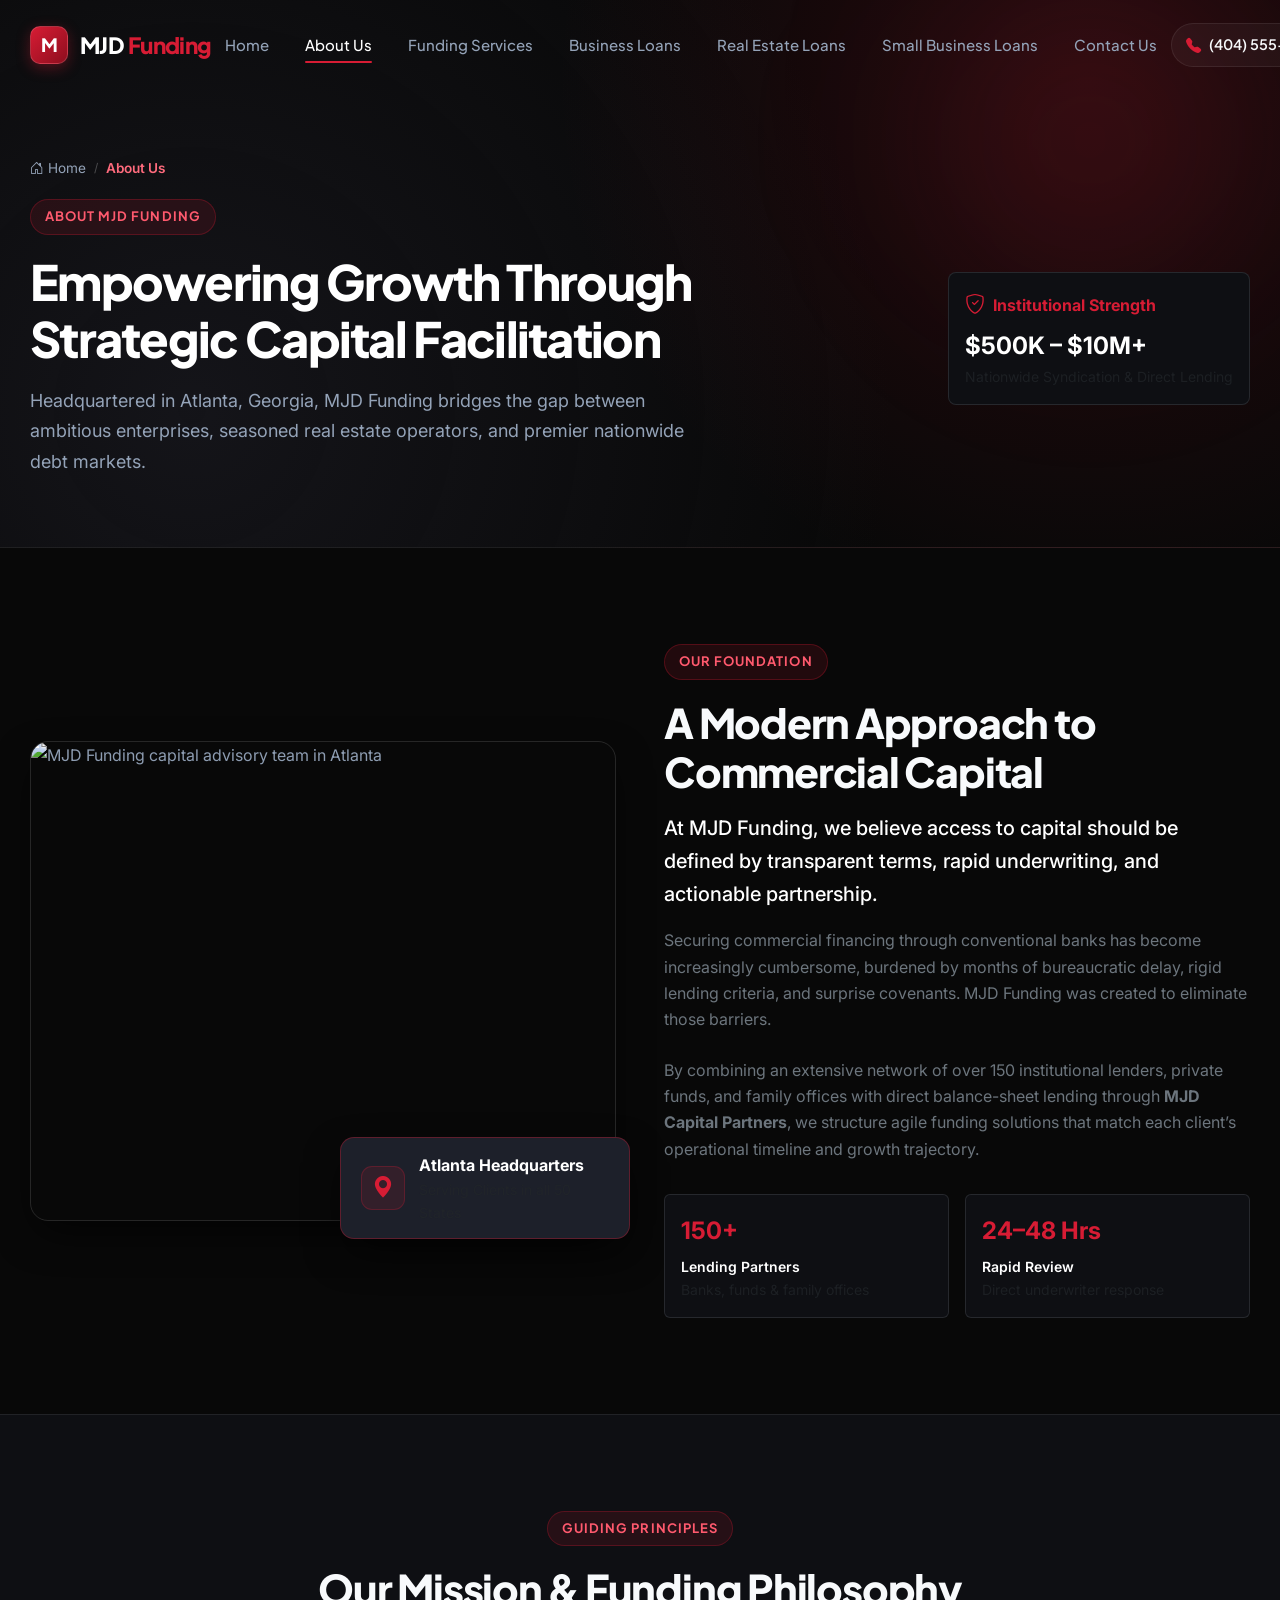
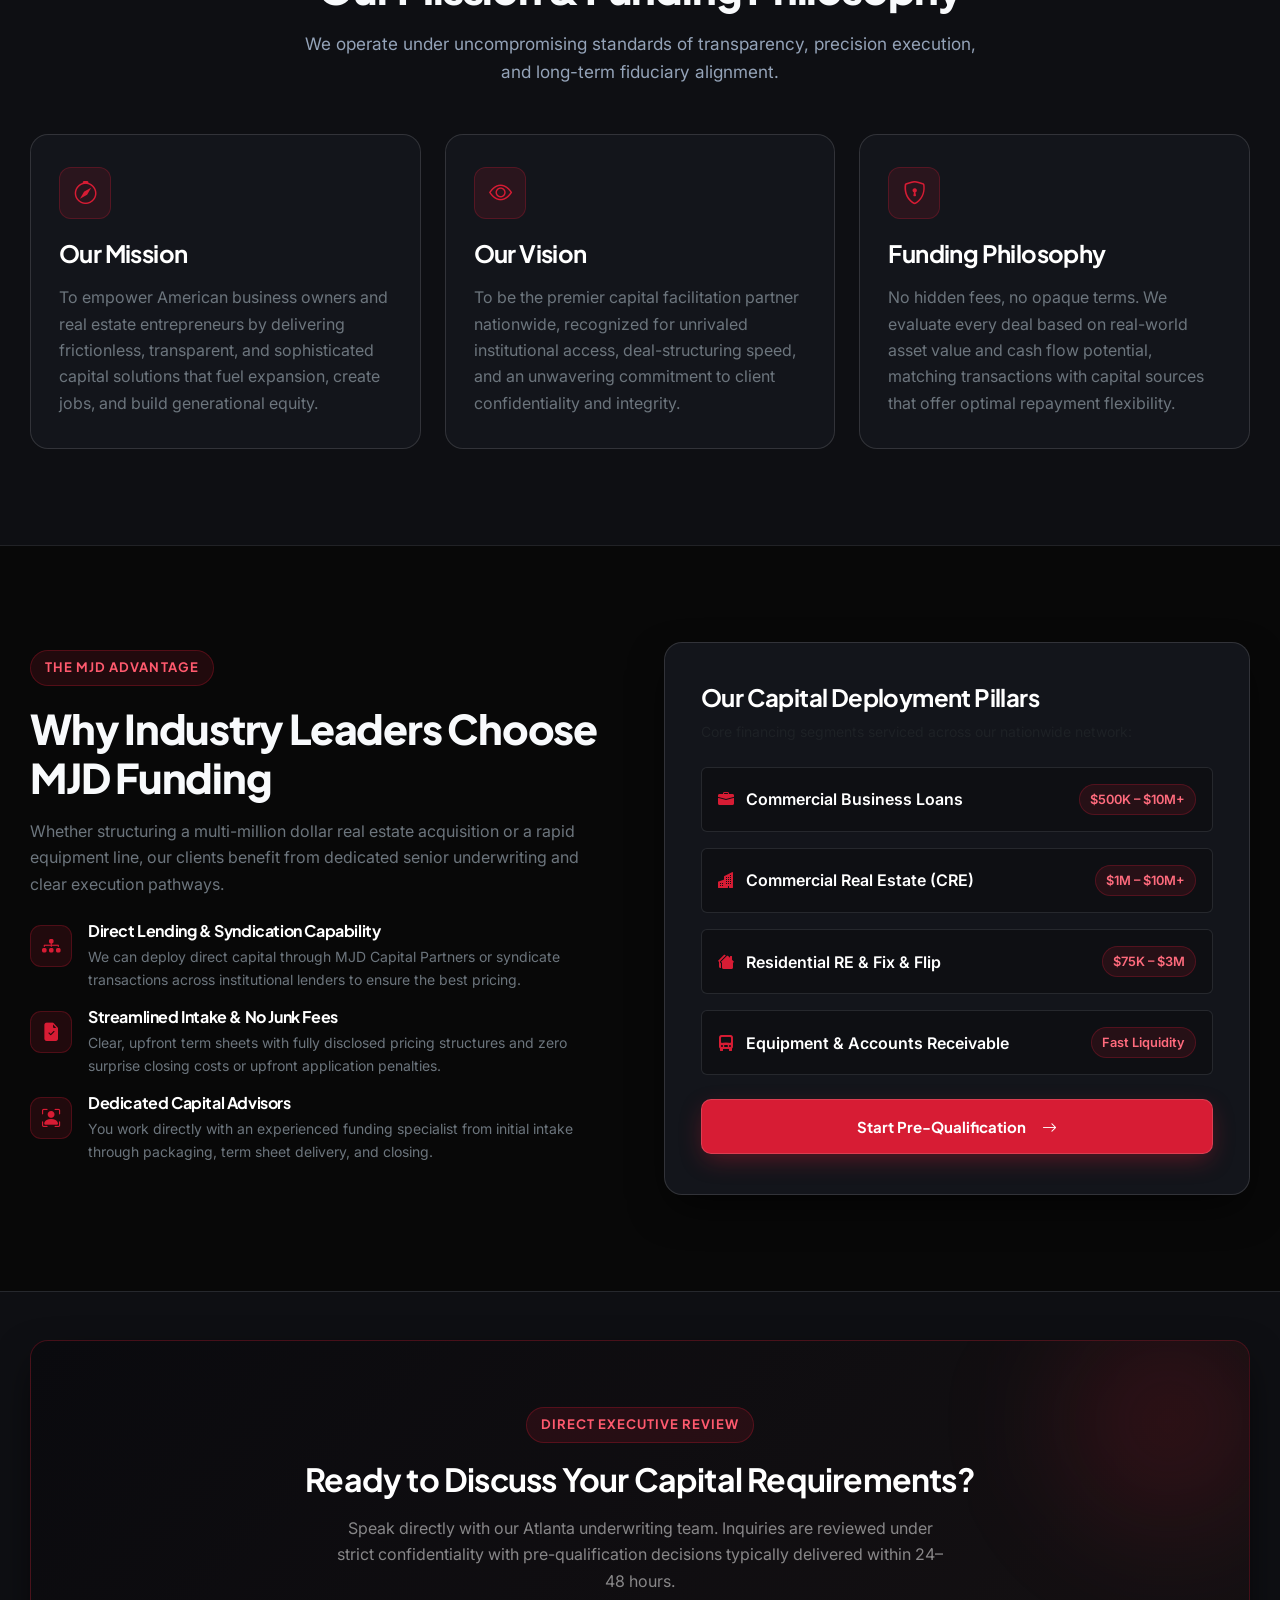
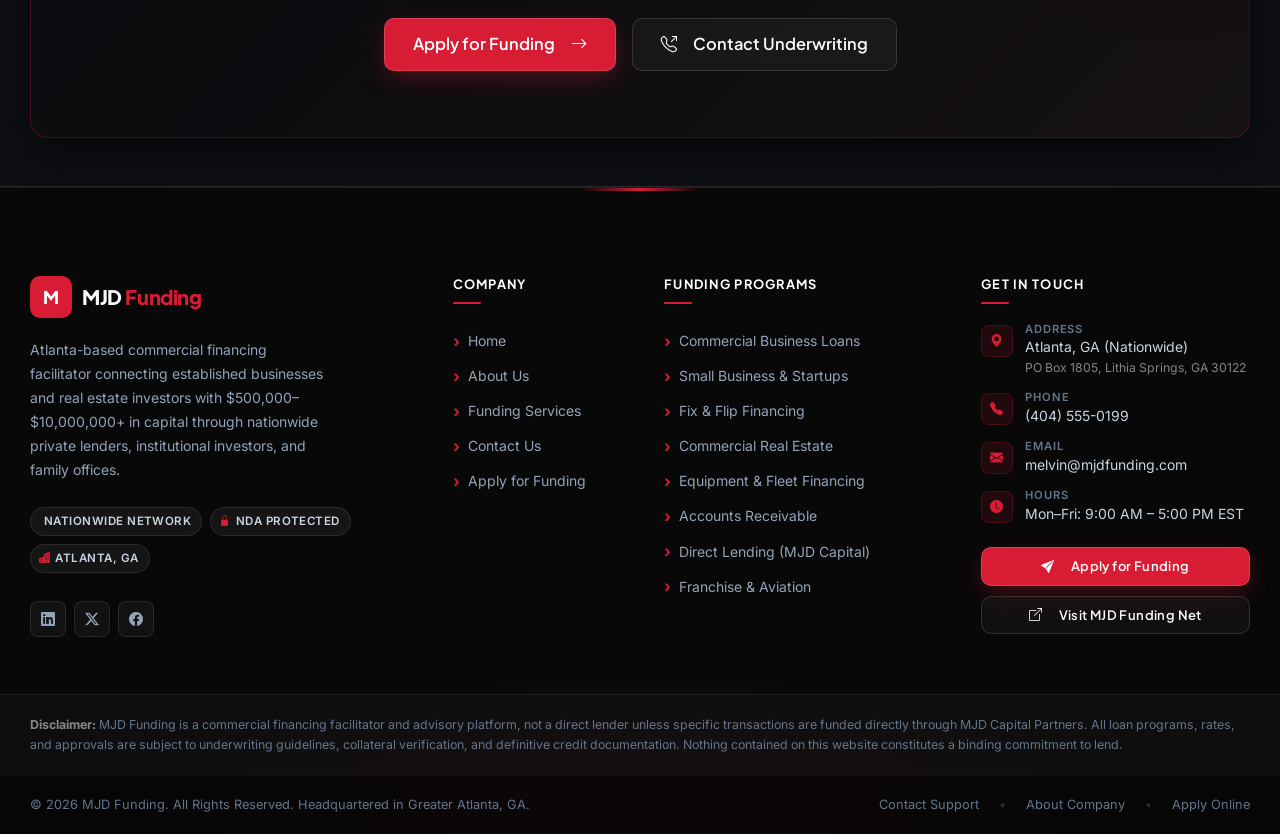
==== commit ea5ce43a: "footer" ====
--- a/about-us.html
+++ b/about-us.html
@@ -1,4 +1,4 @@
-<!DOCTYPE html>
+﻿<!DOCTYPE html>
 <html lang="en">
 <head>
   <meta charset="UTF-8">
@@ -387,112 +387,140 @@
   <!-- =========================================================================
        7. GLOBAL FOOTER
        ========================================================================= -->
-  <footer class="site-footer">
+    <!-- =========================================================================
+       FOOTER — PREMIUM
+       ========================================================================= -->
+  <footer class="site-footer" role="contentinfo">
+    <!-- Main Footer Body -->
     <div class="container">
       <div class="row g-5">
-        <!-- Col 1: Brand & Description -->
-        <div class="col-lg-4 col-md-6">
-          <div class="footer-brand">
-            <div class="d-flex align-items-center gap-2 mb-3">
-              <div class="brand-icon">M</div>
-              <span class="fs-4 fw-bold text-white">MJD <span class="text-danger">Funding</span></span>
-            </div>
+
+        <!-- Col 1: Brand -->
+        <div class="col-lg-4 col-md-12 footer-brand-col">
+          <div class="footer-logo-wrap">
+            <div class="footer-logo-icon">M</div>
+            <div class="footer-logo-text">MJD <span>Funding</span></div>
           </div>
           <p class="footer-desc">
-            Atlanta-based commercial funding facilitator connecting established businesses and seasoned real estate entrepreneurs with capital from $50,000 to $10,000,000+ through nationwide institutional networks and private capital partners.
-          </p>
+            Atlanta-based commercial financing facilitator connecting established businesses and real estate investors with $500,000&ndash;$10,000,000+ in capital through nationwide private lenders, institutional investors, and family offices.
+          </p>
+          <!-- Trust Badges -->
+          <div class="footer-trust-badges">
+            <span class="footer-badge-pill"><i class="bi bi-shield-check-fill"></i> Nationwide Network</span>
+            <span class="footer-badge-pill"><i class="bi bi-lock-fill"></i> NDA Protected</span>
+            <span class="footer-badge-pill"><i class="bi bi-buildings-fill"></i> Atlanta, GA</span>
+          </div>
+          <!-- Socials -->
           <div class="footer-socials">
+            <!-- REPLACE WITH CLIENT SOCIAL PROFILES -->
             <a href="#" class="social-link" aria-label="LinkedIn"><i class="bi bi-linkedin"></i></a>
-            <a href="#" class="social-link" aria-label="Twitter"><i class="bi bi-twitter-x"></i></a>
+            <a href="#" class="social-link" aria-label="Twitter / X"><i class="bi bi-twitter-x"></i></a>
             <a href="#" class="social-link" aria-label="Facebook"><i class="bi bi-facebook"></i></a>
           </div>
         </div>
 
-        <!-- Col 2: Navigation Links -->
-        <div class="col-lg-2 col-md-6">
-          <h4 class="footer-heading">Navigation</h4>
+        <!-- Col 2: Quick Links -->
+        <div class="col-lg-2 col-sm-6">
+          <h4 class="footer-heading">Company</h4>
           <ul class="footer-links">
             <li><a href="index.html">Home</a></li>
             <li><a href="about-us.html">About Us</a></li>
             <li><a href="funding-services.html">Funding Services</a></li>
-            <li><a href="business-loans.html">Business Loans</a></li>
-            <li><a href="real-estate-loans.html">Real Estate Loans</a></li>
-            <li><a href="small-business-loans.html">Small Business Loans</a></li>
             <li><a href="contact-us.html">Contact Us</a></li>
             <li><a href="apply-for-funding.html">Apply for Funding</a></li>
           </ul>
         </div>
 
         <!-- Col 3: Funding Programs -->
-        <div class="col-lg-3 col-md-6">
+        <div class="col-lg-3 col-sm-6">
           <h4 class="footer-heading">Funding Programs</h4>
           <ul class="footer-links">
             <li><a href="business-loans.html">Commercial Business Loans</a></li>
-            <li><a href="small-business-loans.html">Small Business & Startups</a></li>
-            <li><a href="real-estate-loans.html">Fix & Flip Financing</a></li>
-            <li><a href="real-estate-loans.html">Commercial Real Estate (CRE)</a></li>
-            <li><a href="funding-services.html#equipment">Equipment & Fleets</a></li>
+            <li><a href="small-business-loans.html">Small Business &amp; Startups</a></li>
+            <li><a href="real-estate-loans.html">Fix &amp; Flip Financing</a></li>
+            <li><a href="real-estate-loans.html">Commercial Real Estate</a></li>
+            <li><a href="funding-services.html#equipment">Equipment &amp; Fleet Financing</a></li>
             <li><a href="funding-services.html#accounts-receivable">Accounts Receivable</a></li>
             <li><a href="funding-services.html#direct-lending">Direct Lending (MJD Capital)</a></li>
-            <li><a href="funding-services.html#franchise">Franchise & Aviation</a></li>
+            <li><a href="funding-services.html#franchise">Franchise &amp; Aviation</a></li>
           </ul>
         </div>
 
         <!-- Col 4: Contact -->
         <div class="col-lg-3 col-md-6">
           <h4 class="footer-heading">Get in Touch</h4>
-          <ul class="footer-links">
-            <li class="d-flex align-items-start gap-2 mb-2">
-              <i class="bi bi-geo-alt text-danger mt-1"></i>
-              <span>Atlanta, GA (Nationwide)<br><small class="text-white-50">PO Box 1805, Lithia Springs, GA 30122</small></span>
+          <ul class="footer-contact-list">
+            <li>
+              <div class="footer-contact-icon"><i class="bi bi-geo-alt-fill"></i></div>
+              <div class="footer-contact-text">
+                <span class="footer-contact-label">Address</span>
+                <span class="footer-contact-value">Atlanta, GA (Nationwide)<br><small class="text-white-50">PO Box 1805, Lithia Springs, GA 30122</small></span>
+              </div>
             </li>
-            <li class="d-flex align-items-center gap-2 mb-2">
-              <i class="bi bi-telephone text-danger"></i>
-              <a href="tel:14045550199">(404) 555-0199</a>
+            <li>
+              <div class="footer-contact-icon"><i class="bi bi-telephone-fill"></i></div>
+              <div class="footer-contact-text">
+                <span class="footer-contact-label">Phone</span>
+                <span class="footer-contact-value"><a href="tel:14045550199">(404) 555-0199</a></span>
+              </div>
             </li>
-            <li class="d-flex align-items-center gap-2 mb-2">
-              <i class="bi bi-envelope text-danger"></i>
-              <a href="mailto:melvin@mjdfunding.com">melvin@mjdfunding.com</a>
+            <li>
+              <div class="footer-contact-icon"><i class="bi bi-envelope-fill"></i></div>
+              <div class="footer-contact-text">
+                <span class="footer-contact-label">Email</span>
+                <span class="footer-contact-value"><a href="mailto:melvin@mjdfunding.com">melvin@mjdfunding.com</a></span>
+              </div>
             </li>
-            <li class="d-flex align-items-center gap-2 mb-2">
-              <i class="bi bi-clock text-danger"></i>
-              <span>Mon–Fri: 9:00 AM – 5:00 PM EST</span>
+            <li>
+              <div class="footer-contact-icon"><i class="bi bi-clock-fill"></i></div>
+              <div class="footer-contact-text">
+                <span class="footer-contact-label">Hours</span>
+                <span class="footer-contact-value">Mon&ndash;Fri: 9:00 AM &ndash; 5:00 PM EST</span>
+              </div>
             </li>
           </ul>
-          <div class="mt-3">
-            <a href="apply-for-funding.html" class="btn btn-brand-red btn-sm w-100 mb-2">
-              <span>Apply for Funding</span>
-              <i class="bi bi-arrow-right ms-1"></i>
+          <!-- CTA Buttons -->
+          <div class="footer-cta-row">
+            <a href="apply-for-funding.html" class="btn btn-brand-red btn-sm">
+              <i class="bi bi-send-fill me-2"></i>Apply for Funding
             </a>
-            <a href="https://mjdfunding.net/" target="_blank" rel="noopener noreferrer" class="btn btn-outline-white btn-sm w-100">
-              <span>Visit MJD Funding Net</span>
-              <i class="bi bi-box-arrow-up-right ms-1"></i>
+            <a href="https://mjdfunding.net/" target="_blank" rel="noopener noreferrer" class="btn btn-outline-white btn-sm">
+              <i class="bi bi-box-arrow-up-right me-2"></i>Visit MJD Funding Net
             </a>
           </div>
         </div>
-      </div>
-
-      <hr class="footer-divider">
-
-      <!-- Disclaimer Note -->
-      <div class="footer-disclaimer">
-        <p class="mb-0">
-          Disclaimer: MJD Funding is a commercial financing facilitator and advisory platform, not a direct lender unless specific transactions are funded directly through MJD Capital Partners. All loan programs, rates, and approvals are subject to underwriting guidelines, collateral verification, and definitive credit documentation. Nothing contained on this website constitutes a binding commitment to lend.
+
+      </div><!-- /row -->
+    </div><!-- /container -->
+
+    <!-- Divider -->
+    <hr class="footer-divider">
+
+    <!-- Disclaimer Bar -->
+    <div class="footer-disclaimer-bar">
+      <div class="container">
+        <p>
+          <strong class="text-white-50">Disclaimer:</strong> MJD Funding is a commercial financing facilitator and advisory platform, not a direct lender unless specific transactions are funded directly through MJD Capital Partners. All loan programs, rates, and approvals are subject to underwriting guidelines, collateral verification, and definitive credit documentation. Nothing contained on this website constitutes a binding commitment to lend.
         </p>
       </div>
-
-      <!-- Footer Bottom -->
-      <div class="footer-bottom-flex">
-        <div>
-          &copy; 2026 MJD Funding. All Rights Reserved. Headquartered in Greater Atlanta, GA.
-        </div>
-        <div class="d-flex gap-3">
-          <a href="contact-us.html" class="text-white-50 text-decoration-none">Contact Support</a>
-          <a href="about-us.html" class="text-white-50 text-decoration-none">About Company</a>
-          <a href="apply-for-funding.html" class="text-white-50 text-decoration-none">Apply Online</a>
-        </div>
-      </div>
-    </div>
+    </div>
+
+    <!-- Copyright Bar -->
+    <div class="footer-bottom-bar">
+      <div class="container">
+        <div class="footer-bottom-flex">
+          <div>&copy; 2026 MJD Funding. All Rights Reserved. Headquartered in Greater Atlanta, GA.</div>
+          <div class="footer-bottom-links">
+            <a href="contact-us.html">Contact Support</a>
+            <span class="footer-bottom-sep">&bull;</span>
+            <a href="about-us.html">About Company</a>
+            <span class="footer-bottom-sep">&bull;</span>
+            <a href="apply-for-funding.html">Apply Online</a>
+          </div>
+        </div>
+      </div>
+    </div>
+
   </footer>
 
   <!-- Floating Utilities -->
--- a/style.css
+++ b/style.css
@@ -1579,39 +1579,163 @@
 }
 
 /* ==========================================================================
-   12. FOOTER
+   12. FOOTER — PREMIUM REDESIGN
    ========================================================================= */
 
 .site-footer {
-  background-color: #060608 !important;
+  background-color: #05060A;
+  background-image: radial-gradient(ellipse 60% 40% at 50% 100%, rgba(215, 28, 52, 0.055) 0%, transparent 70%);
   color: var(--color-text-body);
-  padding-top: 76px;
-  padding-bottom: 28px;
-  border-top: 1px solid var(--color-border-subtle);
-}
-
-.footer-brand {
-  margin-bottom: 18px;
+  padding-top: 88px;
+  padding-bottom: 0;
+  border-top: 1px solid rgba(255, 255, 255, 0.07);
+  position: relative;
+}
+
+/* Top accent bar */
+.site-footer::before {
+  content: '';
+  position: absolute;
+  top: 0;
+  left: 50%;
+  transform: translateX(-50%);
+  width: 120px;
+  height: 3px;
+  background: linear-gradient(90deg, transparent, var(--color-brand-red), transparent);
+  border-radius: 0 0 4px 4px;
+}
+
+/* ── Brand Column ─────────────────────────────────────── */
+.footer-brand-col {
+  padding-right: 2rem;
+}
+
+.footer-logo-wrap {
+  display: flex;
+  align-items: center;
+  gap: 10px;
+  margin-bottom: 20px;
+}
+
+.footer-logo-icon {
+  width: 42px;
+  height: 42px;
+  border-radius: 10px;
+  background: var(--color-brand-red);
+  display: flex;
+  align-items: center;
+  justify-content: center;
+  font-family: var(--font-heading);
+  font-weight: 800;
+  font-size: 1.1rem;
+  color: #fff;
+  letter-spacing: -0.02em;
+  flex-shrink: 0;
+}
+
+.footer-logo-text {
+  font-family: var(--font-heading);
+  font-size: 1.25rem;
+  font-weight: 800;
+  color: var(--color-text-white);
+  line-height: 1;
+  letter-spacing: -0.02em;
+}
+
+.footer-logo-text span {
+  color: var(--color-brand-red);
 }
 
 .footer-desc {
-  font-size: 0.9rem;
-  line-height: 1.65;
+  font-size: 0.875rem;
+  line-height: 1.72;
   color: var(--color-text-body);
-  max-width: 320px;
-  margin-bottom: 22px;
-}
-
+  max-width: 300px;
+  margin-bottom: 24px;
+}
+
+/* Trust badges row */
+.footer-trust-badges {
+  display: flex;
+  flex-wrap: wrap;
+  gap: 8px;
+  margin-bottom: 28px;
+}
+
+.footer-badge-pill {
+  display: inline-flex;
+  align-items: center;
+  gap: 5px;
+  font-size: 0.72rem;
+  font-weight: 600;
+  letter-spacing: 0.04em;
+  text-transform: uppercase;
+  color: var(--color-text-light);
+  background: rgba(255, 255, 255, 0.055);
+  border: 1px solid rgba(255, 255, 255, 0.09);
+  border-radius: 100px;
+  padding: 4px 10px 4px 8px;
+}
+
+.footer-badge-pill i {
+  font-size: 0.7rem;
+  color: var(--color-brand-red);
+}
+
+/* Socials */
+.footer-socials {
+  display: flex;
+  gap: 8px;
+}
+
+.social-link {
+  width: 36px;
+  height: 36px;
+  border-radius: 8px;
+  background: rgba(255, 255, 255, 0.045);
+  border: 1px solid rgba(255, 255, 255, 0.09);
+  color: var(--color-text-body);
+  display: flex;
+  align-items: center;
+  justify-content: center;
+  font-size: 0.875rem;
+  transition: all 0.22s ease;
+  text-decoration: none;
+}
+
+.social-link:hover {
+  background: var(--color-brand-red);
+  border-color: var(--color-brand-red);
+  color: var(--color-white);
+  transform: translateY(-2px);
+  box-shadow: 0 6px 18px rgba(215, 28, 52, 0.38);
+}
+
+/* ── Column Headings ─────────────────────────────────── */
 .footer-heading {
   font-family: var(--font-heading);
-  font-size: 0.9375rem;
+  font-size: 0.8rem;
   font-weight: 700;
   color: var(--color-white);
-  margin-bottom: 18px;
+  margin-bottom: 20px;
   text-transform: uppercase;
-  letter-spacing: 0.06em;
-}
-
+  letter-spacing: 0.1em;
+  position: relative;
+  padding-bottom: 12px;
+}
+
+.footer-heading::after {
+  content: '';
+  position: absolute;
+  bottom: 0;
+  left: 0;
+  width: 28px;
+  height: 2px;
+  background: var(--color-brand-red);
+  border-radius: 2px;
+}
+
+/* ── Nav Links with animated › arrow ────────────────── */
 .footer-links {
   list-style: none;
   padding: 0;
@@ -1619,57 +1743,146 @@
 }
 
 .footer-links li {
-  margin-bottom: 9px;
-}
-
+  margin-bottom: 2px;
+}
+
+/* Links that use the › arrow prefix */
 .footer-links a {
   font-size: 0.875rem;
   color: var(--color-text-body);
-  transition: all var(--transition-fast);
+  text-decoration: none;
+  display: flex;
+  align-items: center;
+  gap: 0;
+  padding: 5px 0;
+  transition: color 0.2s ease;
+  position: relative;
+  overflow: hidden;
+}
+
+/* The › prefix pseudo-element */
+.footer-links a::before {
+  content: '›';
+  font-size: 1rem;
+  font-weight: 700;
+  color: var(--color-brand-red);
+  margin-right: 8px;
+  line-height: 1;
   display: inline-block;
+  transform: translateX(0);
+  transition: transform 0.22s ease;
+  flex-shrink: 0;
 }
 
 .footer-links a:hover {
-  color: #FF5A6E;
-  transform: translateX(4px);
-}
-
-.footer-socials {
-  display: flex;
+  color: #fff;
+}
+
+.footer-links a:hover::before {
+  transform: translateX(5px);
+}
+
+/* Contact list items — icon-based, no › arrow */
+.footer-contact-list {
+  list-style: none;
+  padding: 0;
+  margin: 0;
+}
+
+.footer-contact-list li {
+  display: flex;
+  align-items: flex-start;
+  gap: 12px;
+  margin-bottom: 16px;
+}
+
+.footer-contact-icon {
+  width: 32px;
+  height: 32px;
+  border-radius: 8px;
+  background: rgba(215, 28, 52, 0.12);
+  border: 1px solid rgba(215, 28, 52, 0.22);
+  display: flex;
+  align-items: center;
+  justify-content: center;
+  color: var(--color-brand-red);
+  font-size: 0.8125rem;
+  flex-shrink: 0;
+  margin-top: 1px;
+}
+
+.footer-contact-text {
+  display: flex;
+  flex-direction: column;
+  gap: 2px;
+}
+
+.footer-contact-label {
+  font-size: 0.7rem;
+  font-weight: 600;
+  letter-spacing: 0.08em;
+  text-transform: uppercase;
+  color: var(--color-text-muted);
+  line-height: 1;
+}
+
+.footer-contact-value {
+  font-size: 0.875rem;
+  color: var(--color-text-light);
+  line-height: 1.4;
+}
+
+.footer-contact-value a {
+  color: var(--color-text-light);
+  text-decoration: none;
+  transition: color 0.2s ease;
+}
+
+.footer-contact-value a:hover {
+  color: var(--color-brand-red);
+}
+
+/* ── CTA button row ──────────────────────────────────── */
+.footer-cta-row {
+  display: flex;
+  flex-direction: column;
   gap: 10px;
-}
-
-.social-link {
-  width: 38px;
-  height: 38px;
-  border-radius: 50%;
-  background: rgba(255, 255, 255, 0.05);
-  border: 1px solid var(--color-border-subtle);
-  color: var(--color-text-light);
-  display: flex;
-  align-items: center;
-  justify-content: center;
-  transition: all var(--transition-fast);
-}
-
-.social-link:hover {
-  background: var(--color-brand-red);
-  border-color: var(--color-brand-red);
-  color: var(--color-white);
-  transform: translateY(-2px);
-  box-shadow: 0 4px 14px rgba(215, 28, 52, 0.4);
-}
-
+  margin-top: 24px;
+}
+
+.footer-cta-row .btn {
+  font-size: 0.8125rem;
+  padding: 9px 16px;
+  font-weight: 600;
+  letter-spacing: 0.03em;
+}
+
+/* ── Divider ─────────────────────────────────────────── */
 .footer-divider {
-  border-color: var(--color-border-subtle);
-  margin: 44px 0 22px 0;
-}
-
-.footer-disclaimer {
-  font-size: 0.8125rem;
+  border: none;
+  border-top: 1px solid rgba(255, 255, 255, 0.07);
+  margin: 56px 0 0 0;
+}
+
+/* ── Disclaimer ──────────────────────────────────────── */
+.footer-disclaimer-bar {
+  background: rgba(255, 255, 255, 0.025);
+  border-top: 1px solid rgba(255, 255, 255, 0.055);
+  padding: 20px 0;
+}
+
+.footer-disclaimer-bar p {
+  font-size: 0.775rem;
   color: var(--color-text-muted);
-  line-height: 1.6;
-  margin-bottom: 18px;
+  line-height: 1.65;
+  margin: 0;
+}
+
+/* ── Footer Bottom ───────────────────────────────────── */
+.footer-bottom-bar {
+  background: rgba(0, 0, 0, 0.3);
+  border-top: 1px solid rgba(255, 255, 255, 0.045);
+  padding: 18px 0;
 }
 
 .footer-bottom-flex {
@@ -1677,17 +1890,76 @@
   flex-wrap: wrap;
   justify-content: space-between;
   align-items: center;
-  gap: 14px;
-  font-size: 0.8125rem;
+  gap: 12px;
+  font-size: 0.8rem;
   color: var(--color-text-muted);
 }
 
 .footer-bottom-flex a {
   color: var(--color-text-muted);
+  text-decoration: none;
+  transition: color 0.2s ease;
 }
 
 .footer-bottom-flex a:hover {
   color: var(--color-white);
+}
+
+.footer-bottom-links {
+  display: flex;
+  align-items: center;
+  gap: 20px;
+  flex-wrap: wrap;
+}
+
+.footer-bottom-links a {
+  font-size: 0.8rem;
+  color: var(--color-text-muted);
+  text-decoration: none;
+  transition: color 0.2s ease;
+}
+
+.footer-bottom-links a:hover {
+  color: var(--color-white);
+}
+
+.footer-bottom-sep {
+  color: rgba(255, 255, 255, 0.15);
+}
+
+/* ── Responsive ──────────────────────────────────────── */
+@media (max-width: 991.98px) {
+  .site-footer {
+    padding-top: 64px;
+  }
+
+  .footer-brand-col {
+    padding-right: 0;
+  }
+
+  .footer-desc {
+    max-width: 100%;
+  }
+}
+
+@media (max-width: 767.98px) {
+  .site-footer {
+    padding-top: 52px;
+  }
+
+  .footer-heading {
+    margin-top: 8px;
+  }
+
+  .footer-bottom-flex {
+    flex-direction: column;
+    align-items: flex-start;
+    gap: 8px;
+  }
+
+  .footer-bottom-links {
+    gap: 14px;
+  }
 }
 
 /* ==========================================================================
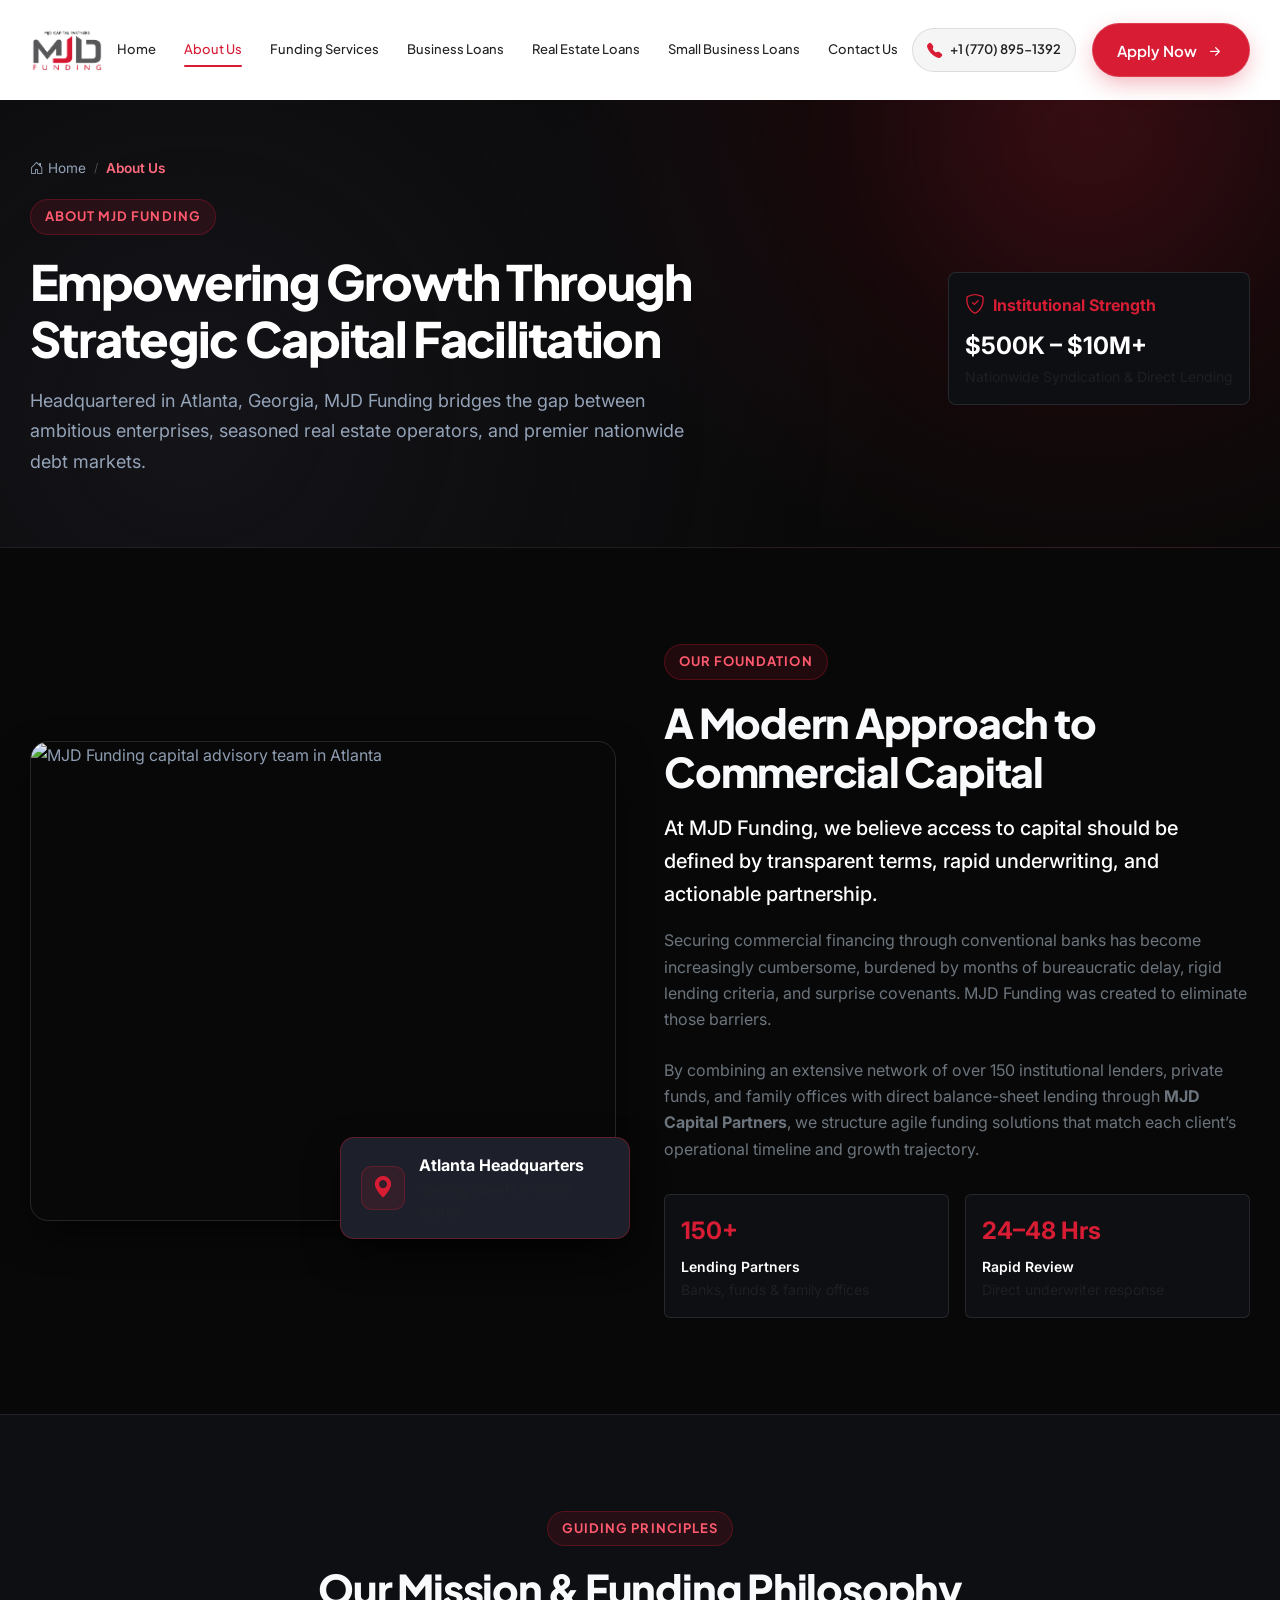
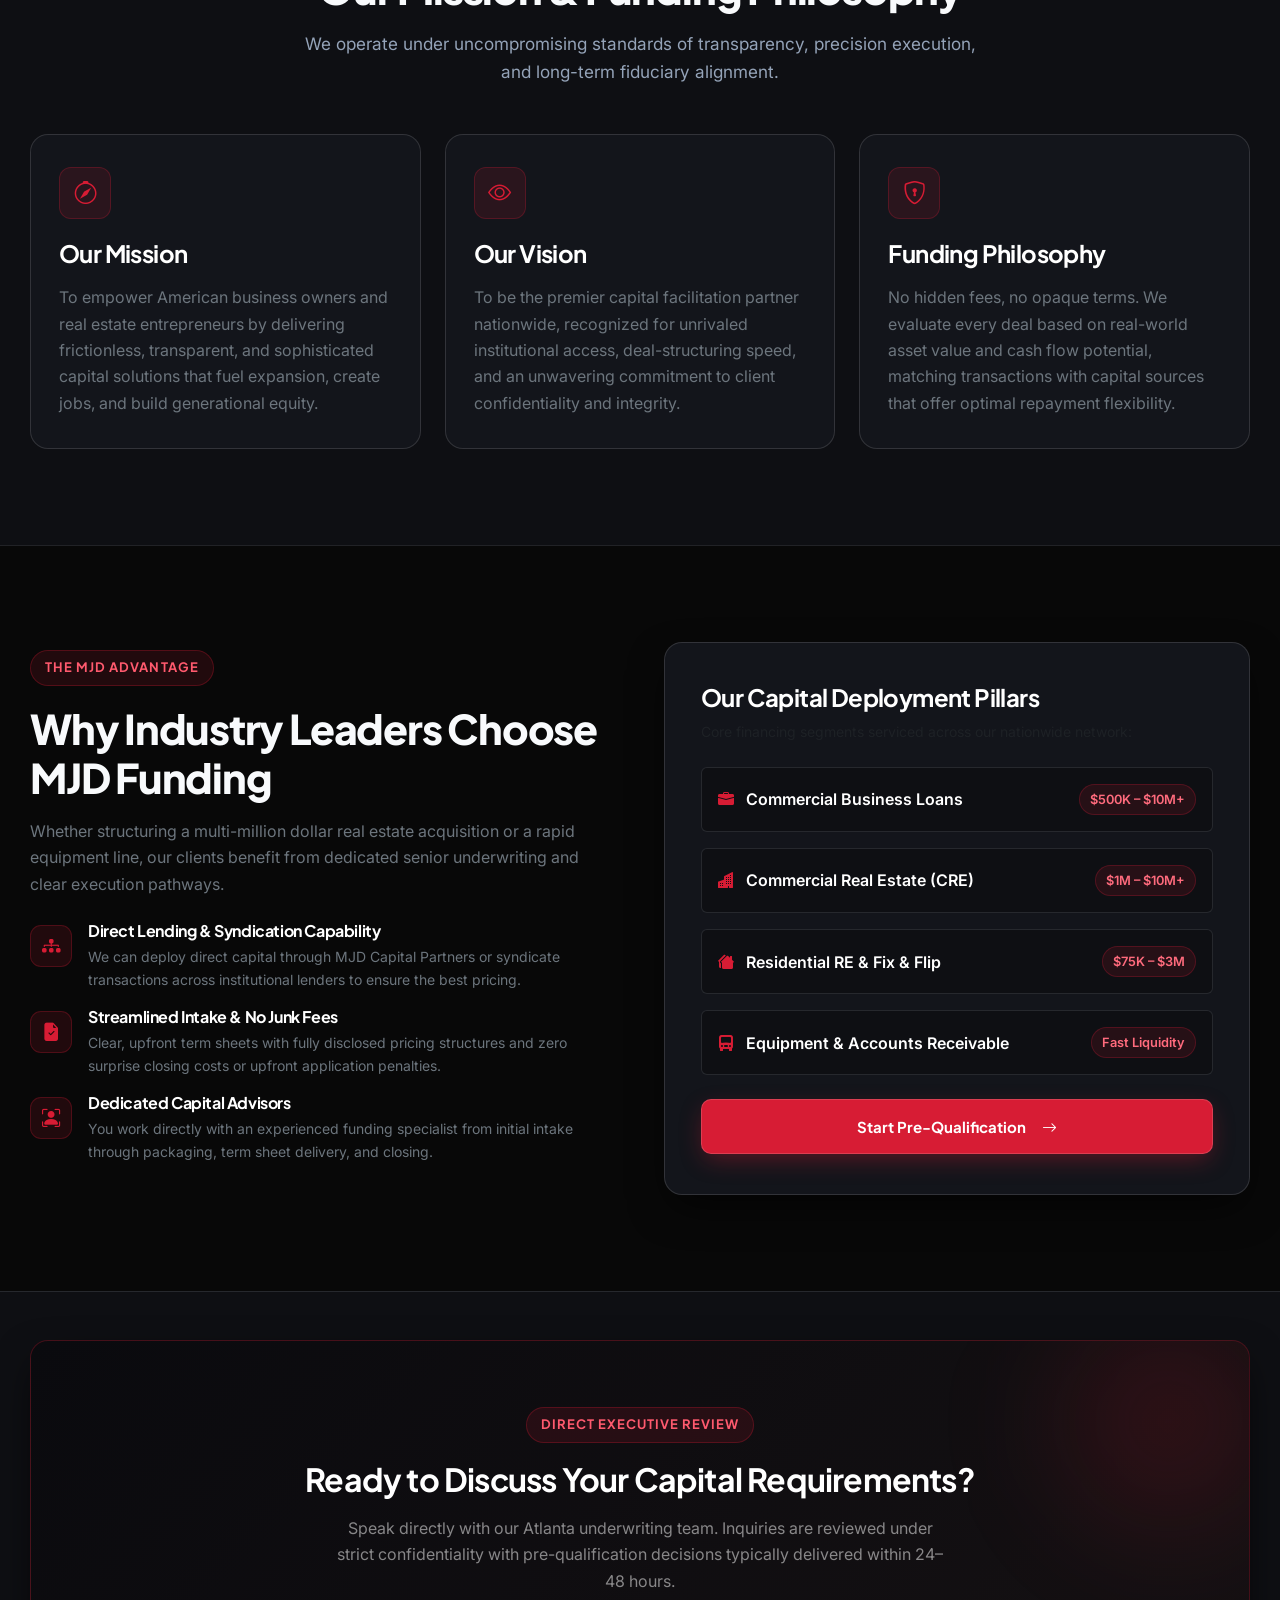
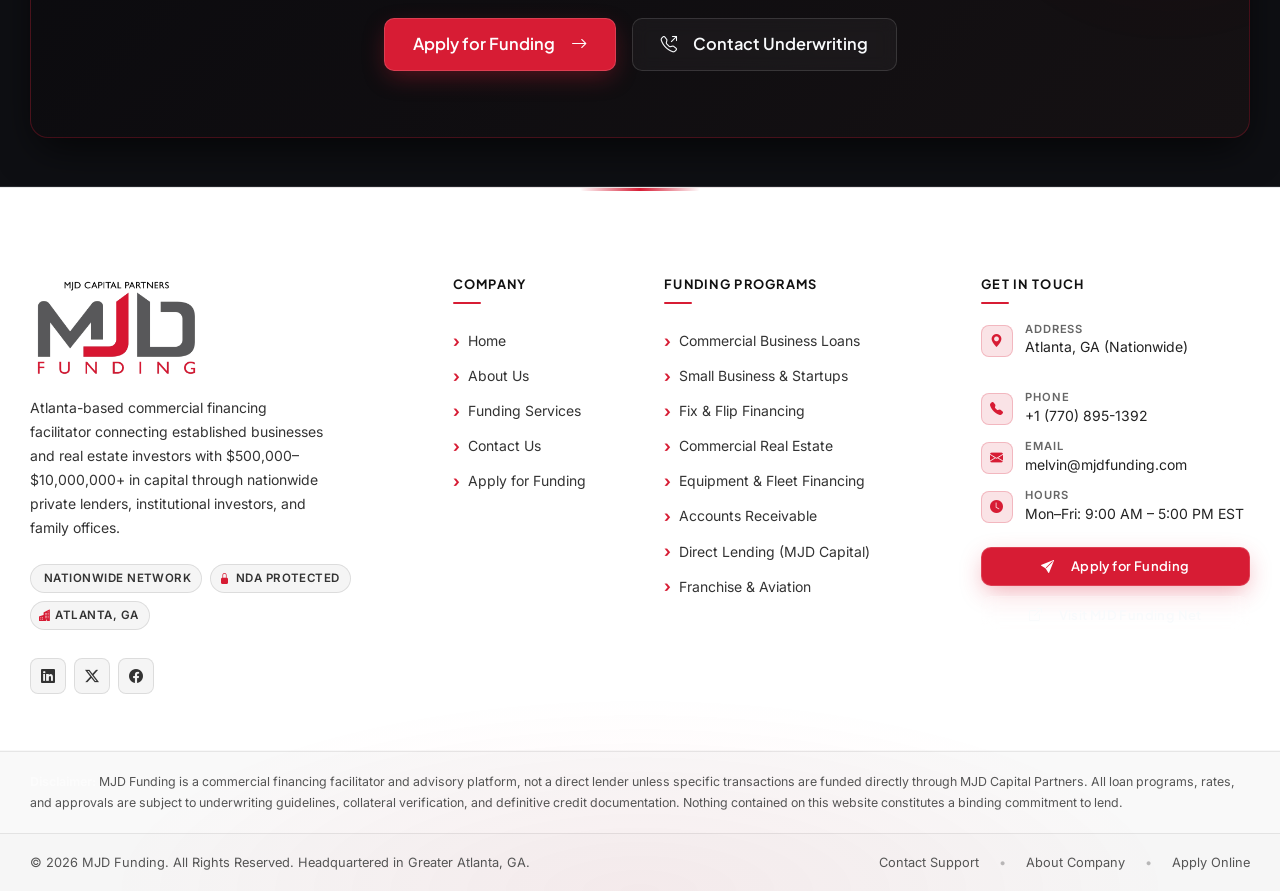
==== commit 26a7593e: "new" ====
--- a/about-us.html
+++ b/about-us.html
@@ -1,4 +1,4 @@
-﻿<!DOCTYPE html>
+<!DOCTYPE html>
 <html lang="en">
 <head>
   <meta charset="UTF-8">
@@ -39,8 +39,7 @@
   <nav class="navbar navbar-expand-lg site-navbar" id="mainNav" aria-label="Main Navigation">
     <div class="container">
       <a class="navbar-brand" href="index.html">
-        <div class="brand-icon">M</div>
-        <span class="brand-text">MJD <span class="brand-tag">Funding</span></span>
+        <img src="/images/navbar.png" alt="MJD Funding" class="navbar-logo">
       </a>
 
       <button class="navbar-toggler" type="button" data-bs-toggle="offcanvas" data-bs-target="#mobileNav" aria-controls="mobileNav" aria-label="Toggle navigation">
@@ -82,9 +81,9 @@
         </ul>
 
         <div class="d-flex align-items-center gap-3">
-          <a href="tel:14045550199" class="nav-phone d-none d-xl-flex" title="Call Us Direct">
+          <a href="tel:+17708951392" class="nav-phone d-none d-xl-flex" title="Call Us Direct">
             <i class="bi bi-telephone-fill"></i>
-            <span>(404) 555-0199</span>
+            <span>+1 (770) 895-1392</span>
           </a>
           <a href="apply-for-funding.html" class="btn btn-brand-red btn-pill">
             <span>Apply Now</span>
@@ -98,9 +97,8 @@
   <!-- Mobile Offcanvas Menu -->
   <div class="offcanvas offcanvas-end" tabindex="-1" id="mobileNav" aria-labelledby="mobileNavLabel">
     <div class="offcanvas-header border-bottom border-secondary border-opacity-25 pb-3">
-      <div class="d-flex align-items-center gap-2">
-        <div class="brand-icon">M</div>
-        <h5 class="offcanvas-title text-white fw-bold mb-0" id="mobileNavLabel">MJD <span class="text-danger">Funding</span></h5>
+      <div class="d-flex align-items-center">
+        <img src="/images/navbar.png" alt="MJD Funding" class="navbar-logo" id="mobileNavLabel">
       </div>
       <button type="button" class="btn-close text-reset" data-bs-dismiss="offcanvas" aria-label="Close"></button>
     </div>
@@ -115,9 +113,9 @@
         <li class="nav-item"><a class="nav-link" href="contact-us.html">Contact Us</a></li>
       </ul>
       <div class="mt-4 pt-3 border-top border-secondary border-opacity-25">
-        <a href="tel:14045550199" class="d-flex align-items-center gap-2 text-white fw-semibold mb-3">
+        <a href="tel:+17708951392" class="d-flex align-items-center gap-2 text-white fw-semibold mb-3">
           <i class="bi bi-telephone-fill text-danger"></i>
-          <span>(404) 555-0199</span>
+          <span>+1 (770) 895-1392</span>
         </a>
         <a href="apply-for-funding.html" class="btn btn-brand-red w-100 btn-pill">Apply Now</a>
       </div>
@@ -398,8 +396,7 @@
         <!-- Col 1: Brand -->
         <div class="col-lg-4 col-md-12 footer-brand-col">
           <div class="footer-logo-wrap">
-            <div class="footer-logo-icon">M</div>
-            <div class="footer-logo-text">MJD <span>Funding</span></div>
+            <img src="/images/navbar.png" alt="MJD Funding" class="footer-logo-image">
           </div>
           <p class="footer-desc">
             Atlanta-based commercial financing facilitator connecting established businesses and real estate investors with $500,000&ndash;$10,000,000+ in capital through nationwide private lenders, institutional investors, and family offices.
@@ -461,7 +458,7 @@
               <div class="footer-contact-icon"><i class="bi bi-telephone-fill"></i></div>
               <div class="footer-contact-text">
                 <span class="footer-contact-label">Phone</span>
-                <span class="footer-contact-value"><a href="tel:14045550199">(404) 555-0199</a></span>
+                <span class="footer-contact-value"><a href="tel:+17708951392">+1 (770) 895-1392</a></span>
               </div>
             </li>
             <li>
@@ -529,7 +526,7 @@
   </button>
 
   <div class="mobile-sticky-bar">
-    <a href="tel:14045550199" class="btn btn-outline-white flex-fill">
+    <a href="tel:+17708951392" class="btn btn-outline-white flex-fill">
       <i class="bi bi-telephone-fill"></i>
       <span>Call</span>
     </a>
@@ -544,4 +541,3 @@
   <script src="script.js"></script>
 </body>
 </html>
-
--- a/style.css
+++ b/style.css
@@ -172,8 +172,7 @@
 }
 
 #hero,
-#why-us,
-.site-footer {
+#why-us {
   background-color: var(--color-black-bg) !important;
 }
 
@@ -330,28 +329,44 @@
   z-index: 1040;
   padding: 18px 0;
   transition: all var(--transition-base);
-  background: transparent;
+  background: #fff;
 }
 
 .site-navbar.scrolled {
-  background: rgba(8, 8, 8, 0.94);
+  background: rgba(255, 255, 255, 0.97);
   backdrop-filter: blur(16px);
   -webkit-backdrop-filter: blur(16px);
   padding: 10px 0;
-  border-bottom: 1px solid var(--color-border-subtle);
-  box-shadow: 0 8px 28px rgba(0, 0, 0, 0.7);
+  border-bottom: 1px solid rgba(0, 0, 0, 0.08);
+  box-shadow: 0 8px 28px rgba(0, 0, 0, 0.1);
 }
 
 .navbar-brand {
   display: flex;
   align-items: center;
-  gap: 12px;
+  gap: 7px;
   font-family: var(--font-heading);
   font-weight: 800;
   font-size: 1.4rem;
   letter-spacing: -0.03em;
-  color: var(--color-white);
+  color: #111;
   margin-right: 0;
+  padding: 0;
+}
+
+.navbar-logo {
+  height: 64px;
+  width: auto;
+  max-height: 64px;
+  object-fit: contain;
+  display: block;
+}
+
+@media (max-width: 576px) {
+  .navbar-logo {
+    height: 54px;
+    max-height: 54px;
+  }
 }
 
 .brand-icon {
@@ -380,14 +395,14 @@
 }
 
 .navbar-nav {
-  gap: 8px;
+  gap: -3px;
 }
 
 .nav-link {
   font-family: var(--font-heading);
   font-weight: 500;
-  font-size: 0.9375rem;
-  color: var(--color-text-body);
+  font-size: 0.8125rem;
+  color: #222;
   padding: 8px 14px !important;
   position: relative;
   transition: color var(--transition-fast);
@@ -411,7 +426,7 @@
 
 .nav-link:hover,
 .nav-link.active {
-  color: var(--color-white) !important;
+  color: var(--color-brand-red) !important;
 }
 
 .nav-link:hover::after,
@@ -425,12 +440,12 @@
   gap: 8px;
   font-family: var(--font-heading);
   font-weight: 600;
-  font-size: 0.9rem;
-  color: var(--color-text-white);
+  font-size: 0.8125rem;
+  color: #222;
   padding: 8px 14px;
   border-radius: var(--radius-pill);
-  background: rgba(255, 255, 255, 0.04);
-  border: 1px solid var(--color-border-subtle);
+  background: rgba(0, 0, 0, 0.04);
+  border: 1px solid rgba(0, 0, 0, 0.1);
   transition: all var(--transition-fast);
   white-space: nowrap;
 }
@@ -438,7 +453,7 @@
 .nav-phone:hover {
   background: rgba(215, 28, 52, 0.1);
   border-color: var(--color-brand-red);
-  color: var(--color-white);
+  color: var(--color-brand-red);
 }
 
 .nav-phone i {
@@ -446,19 +461,19 @@
   font-size: 0.95rem;
 }
 
-/* Dark Navbar Dropdowns */
+/* Navbar Dropdowns */
 .site-navbar .dropdown-menu-dark-custom {
-  background: var(--color-black-elevated);
-  border: 1px solid var(--color-border-medium);
+  background: #fff;
+  border: 1px solid rgba(0, 0, 0, 0.12);
   border-radius: var(--radius-md);
-  box-shadow: 0 16px 36px rgba(0, 0, 0, 0.8), 0 0 0 1px rgba(255, 255, 255, 0.05);
+  box-shadow: 0 16px 36px rgba(0, 0, 0, 0.16), 0 0 0 1px rgba(0, 0, 0, 0.04);
   padding: 8px;
   min-width: 250px;
   margin-top: 10px;
 }
 
 .site-navbar .dropdown-item {
-  color: var(--color-text-light);
+  color: #222;
   font-family: var(--font-heading);
   font-weight: 500;
   font-size: 0.9rem;
@@ -472,7 +487,7 @@
 .site-navbar .dropdown-item:hover,
 .site-navbar .dropdown-item:focus {
   background-color: var(--color-brand-red-subtle);
-  color: var(--color-white);
+  color: var(--color-brand-red);
   padding-left: 18px;
 }
 
@@ -492,10 +507,10 @@
 }
 
 .navbar-toggler {
-  border: 1px solid var(--color-border-medium);
+  border: 1px solid rgba(0, 0, 0, 0.18);
   padding: 7px 11px;
-  color: var(--color-white);
-  background: rgba(255, 255, 255, 0.05);
+  color: #111;
+  background: rgba(0, 0, 0, 0.04);
   border-radius: var(--radius-sm);
 }
 
@@ -506,27 +521,26 @@
 
 /* Mobile Offcanvas Drawer */
 .offcanvas {
-  background: var(--color-black-bg);
-  color: var(--color-white);
-  border-left: 1px solid var(--color-border-subtle);
+  background: #fff;
+  color: #111;
+  border-left: 1px solid rgba(0, 0, 0, 0.1);
   max-width: 320px;
 }
 
 .offcanvas-header {
-  border-bottom: 1px solid var(--color-border-subtle) !important;
+  border-bottom: 1px solid rgba(0, 0, 0, 0.1) !important;
   padding: 20px 24px;
 }
 
 .offcanvas .btn-close {
-  filter: invert(1) brightness(200%);
   opacity: 0.8;
 }
 
 .offcanvas .nav-link {
-  color: var(--color-text-light) !important;
-  font-size: 1.1rem;
+  color: #222 !important;
+  font-size: 0.95rem;
   padding: 13px 0 !important;
-  border-bottom: 1px solid var(--color-border-subtle);
+  border-bottom: 1px solid rgba(0, 0, 0, 0.1);
 }
 
 .offcanvas .nav-link::after {
@@ -1583,12 +1597,12 @@
    ========================================================================= */
 
 .site-footer {
-  background-color: #05060A;
+  background-color: #fff;
   background-image: radial-gradient(ellipse 60% 40% at 50% 100%, rgba(215, 28, 52, 0.055) 0%, transparent 70%);
-  color: var(--color-text-body);
+  color: #222;
   padding-top: 88px;
   padding-bottom: 0;
-  border-top: 1px solid rgba(255, 255, 255, 0.07);
+  border-top: 1px solid rgba(0, 0, 0, 0.08);
   position: relative;
 }
 
@@ -1613,43 +1627,20 @@
 .footer-logo-wrap {
   display: flex;
   align-items: center;
-  gap: 10px;
   margin-bottom: 20px;
 }
 
-.footer-logo-icon {
-  width: 42px;
-  height: 42px;
-  border-radius: 10px;
-  background: var(--color-brand-red);
-  display: flex;
-  align-items: center;
-  justify-content: center;
-  font-family: var(--font-heading);
-  font-weight: 800;
-  font-size: 1.1rem;
-  color: #fff;
-  letter-spacing: -0.02em;
-  flex-shrink: 0;
-}
-
-.footer-logo-text {
-  font-family: var(--font-heading);
-  font-size: 1.25rem;
-  font-weight: 800;
-  color: var(--color-text-white);
-  line-height: 1;
-  letter-spacing: -0.02em;
-}
-
-.footer-logo-text span {
-  color: var(--color-brand-red);
+.footer-logo-image {
+  display: block;
+  width: 170px;
+  height: auto;
+  object-fit: contain;
 }
 
 .footer-desc {
   font-size: 0.875rem;
   line-height: 1.72;
-  color: var(--color-text-body);
+  color: #333;
   max-width: 300px;
   margin-bottom: 24px;
 }
@@ -1670,9 +1661,9 @@
   font-weight: 600;
   letter-spacing: 0.04em;
   text-transform: uppercase;
-  color: var(--color-text-light);
-  background: rgba(255, 255, 255, 0.055);
-  border: 1px solid rgba(255, 255, 255, 0.09);
+  color: #333;
+  background: rgba(0, 0, 0, 0.04);
+  border: 1px solid rgba(0, 0, 0, 0.1);
   border-radius: 100px;
   padding: 4px 10px 4px 8px;
 }
@@ -1692,9 +1683,9 @@
   width: 36px;
   height: 36px;
   border-radius: 8px;
-  background: rgba(255, 255, 255, 0.045);
-  border: 1px solid rgba(255, 255, 255, 0.09);
-  color: var(--color-text-body);
+  background: rgba(0, 0, 0, 0.04);
+  border: 1px solid rgba(0, 0, 0, 0.1);
+  color: #333;
   display: flex;
   align-items: center;
   justify-content: center;
@@ -1706,7 +1697,7 @@
 .social-link:hover {
   background: var(--color-brand-red);
   border-color: var(--color-brand-red);
-  color: var(--color-white);
+  color: #111;
   transform: translateY(-2px);
   box-shadow: 0 6px 18px rgba(215, 28, 52, 0.38);
 }
@@ -1716,7 +1707,7 @@
   font-family: var(--font-heading);
   font-size: 0.8rem;
   font-weight: 700;
-  color: var(--color-white);
+  color: #111;
   margin-bottom: 20px;
   text-transform: uppercase;
   letter-spacing: 0.1em;
@@ -1749,7 +1740,7 @@
 /* Links that use the › arrow prefix */
 .footer-links a {
   font-size: 0.875rem;
-  color: var(--color-text-body);
+  color: #333;
   text-decoration: none;
   display: flex;
   align-items: center;
@@ -1775,7 +1766,7 @@
 }
 
 .footer-links a:hover {
-  color: #fff;
+  color: var(--color-brand-red);
 }
 
 .footer-links a:hover::before {
@@ -1822,18 +1813,18 @@
   font-weight: 600;
   letter-spacing: 0.08em;
   text-transform: uppercase;
-  color: var(--color-text-muted);
+  color: #666;
   line-height: 1;
 }
 
 .footer-contact-value {
   font-size: 0.875rem;
-  color: var(--color-text-light);
+  color: #222;
   line-height: 1.4;
 }
 
 .footer-contact-value a {
-  color: var(--color-text-light);
+  color: #222;
   text-decoration: none;
   transition: color 0.2s ease;
 }
@@ -1860,28 +1851,28 @@
 /* ── Divider ─────────────────────────────────────────── */
 .footer-divider {
   border: none;
-  border-top: 1px solid rgba(255, 255, 255, 0.07);
+  border-top: 1px solid rgba(0, 0, 0, 0.1);
   margin: 56px 0 0 0;
 }
 
 /* ── Disclaimer ──────────────────────────────────────── */
 .footer-disclaimer-bar {
-  background: rgba(255, 255, 255, 0.025);
-  border-top: 1px solid rgba(255, 255, 255, 0.055);
+  background: rgba(0, 0, 0, 0.025);
+  border-top: 1px solid rgba(0, 0, 0, 0.08);
   padding: 20px 0;
 }
 
 .footer-disclaimer-bar p {
   font-size: 0.775rem;
-  color: var(--color-text-muted);
+  color: #555;
   line-height: 1.65;
   margin: 0;
 }
 
 /* ── Footer Bottom ───────────────────────────────────── */
 .footer-bottom-bar {
-  background: rgba(0, 0, 0, 0.3);
-  border-top: 1px solid rgba(255, 255, 255, 0.045);
+  background: rgba(0, 0, 0, 0.035);
+  border-top: 1px solid rgba(0, 0, 0, 0.08);
   padding: 18px 0;
 }
 
@@ -1892,17 +1883,17 @@
   align-items: center;
   gap: 12px;
   font-size: 0.8rem;
-  color: var(--color-text-muted);
+  color: #555;
 }
 
 .footer-bottom-flex a {
-  color: var(--color-text-muted);
+  color: #555;
   text-decoration: none;
   transition: color 0.2s ease;
 }
 
 .footer-bottom-flex a:hover {
-  color: var(--color-white);
+  color: var(--color-brand-red);
 }
 
 .footer-bottom-links {
@@ -1914,17 +1905,17 @@
 
 .footer-bottom-links a {
   font-size: 0.8rem;
-  color: var(--color-text-muted);
+  color: #555;
   text-decoration: none;
   transition: color 0.2s ease;
 }
 
 .footer-bottom-links a:hover {
-  color: var(--color-white);
+  color: var(--color-brand-red);
 }
 
 .footer-bottom-sep {
-  color: rgba(255, 255, 255, 0.15);
+  color: rgba(0, 0, 0, 0.25);
 }
 
 /* ── Responsive ──────────────────────────────────────── */
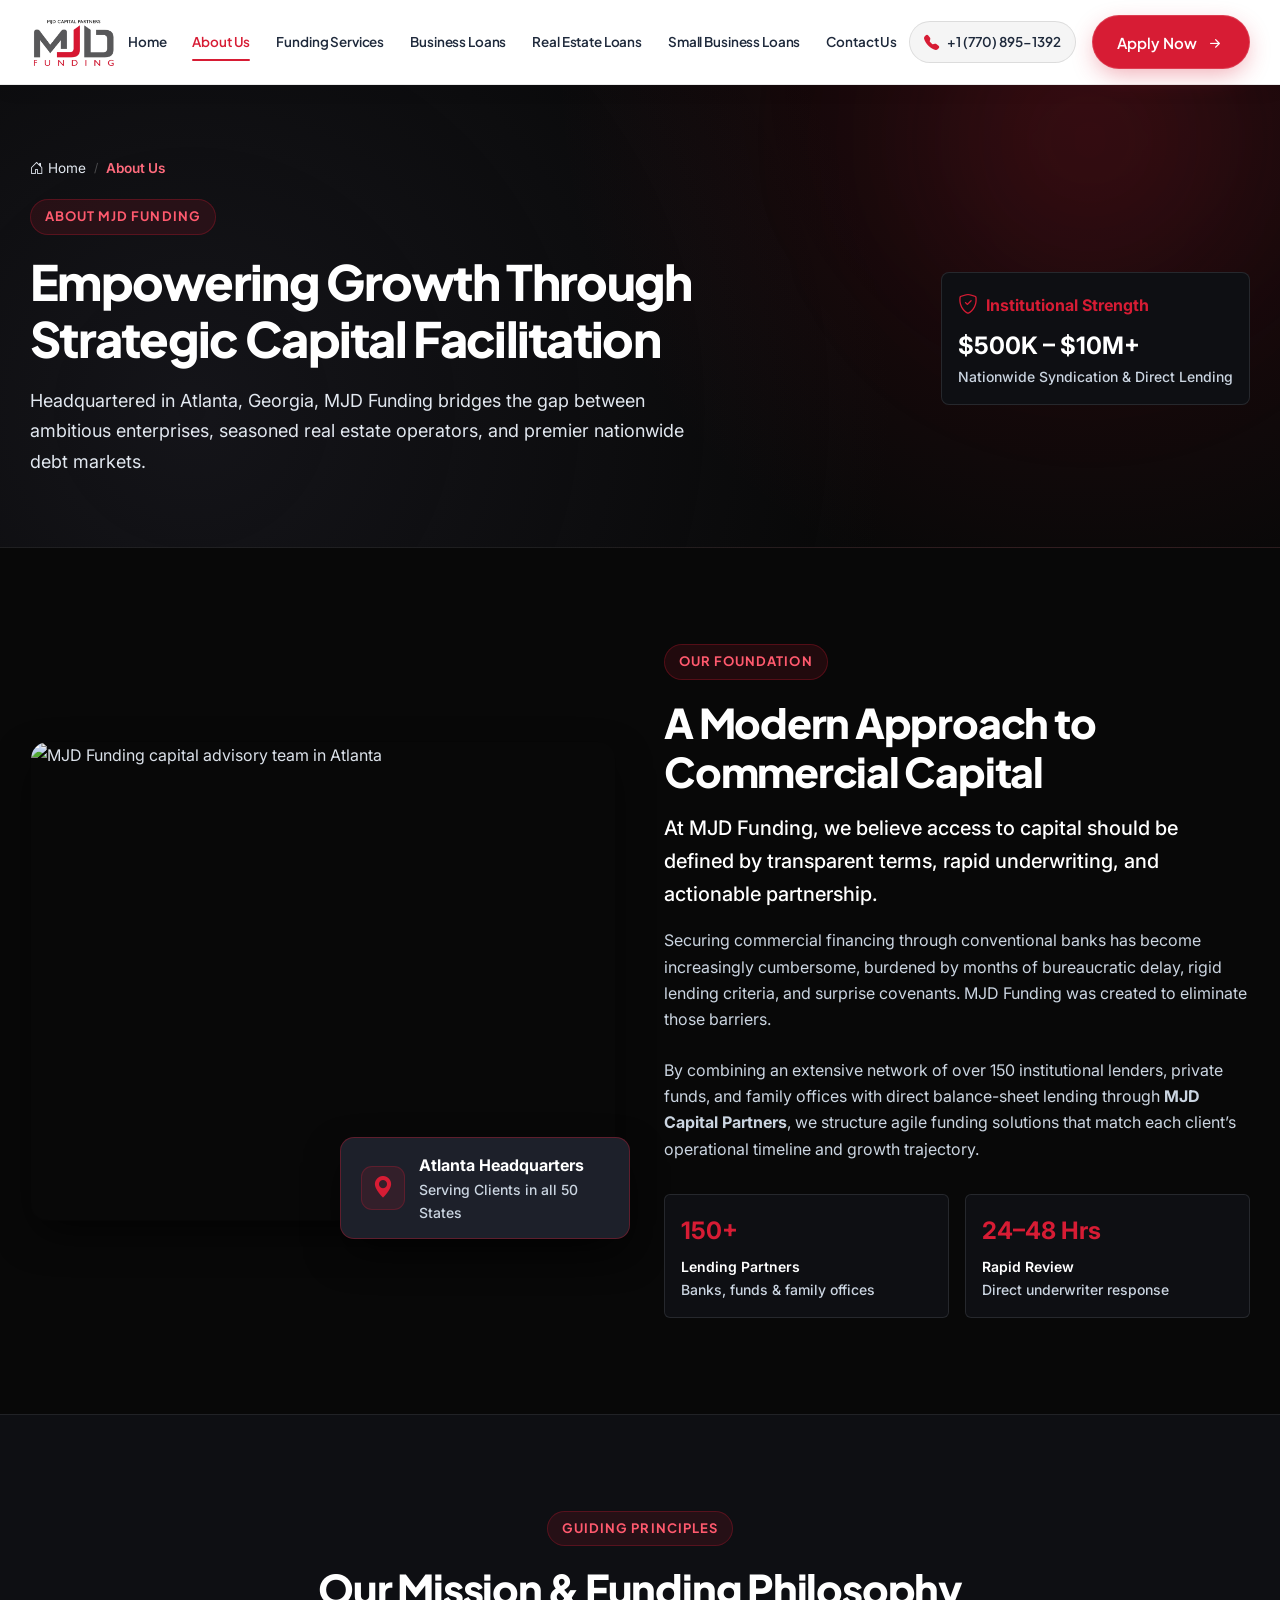
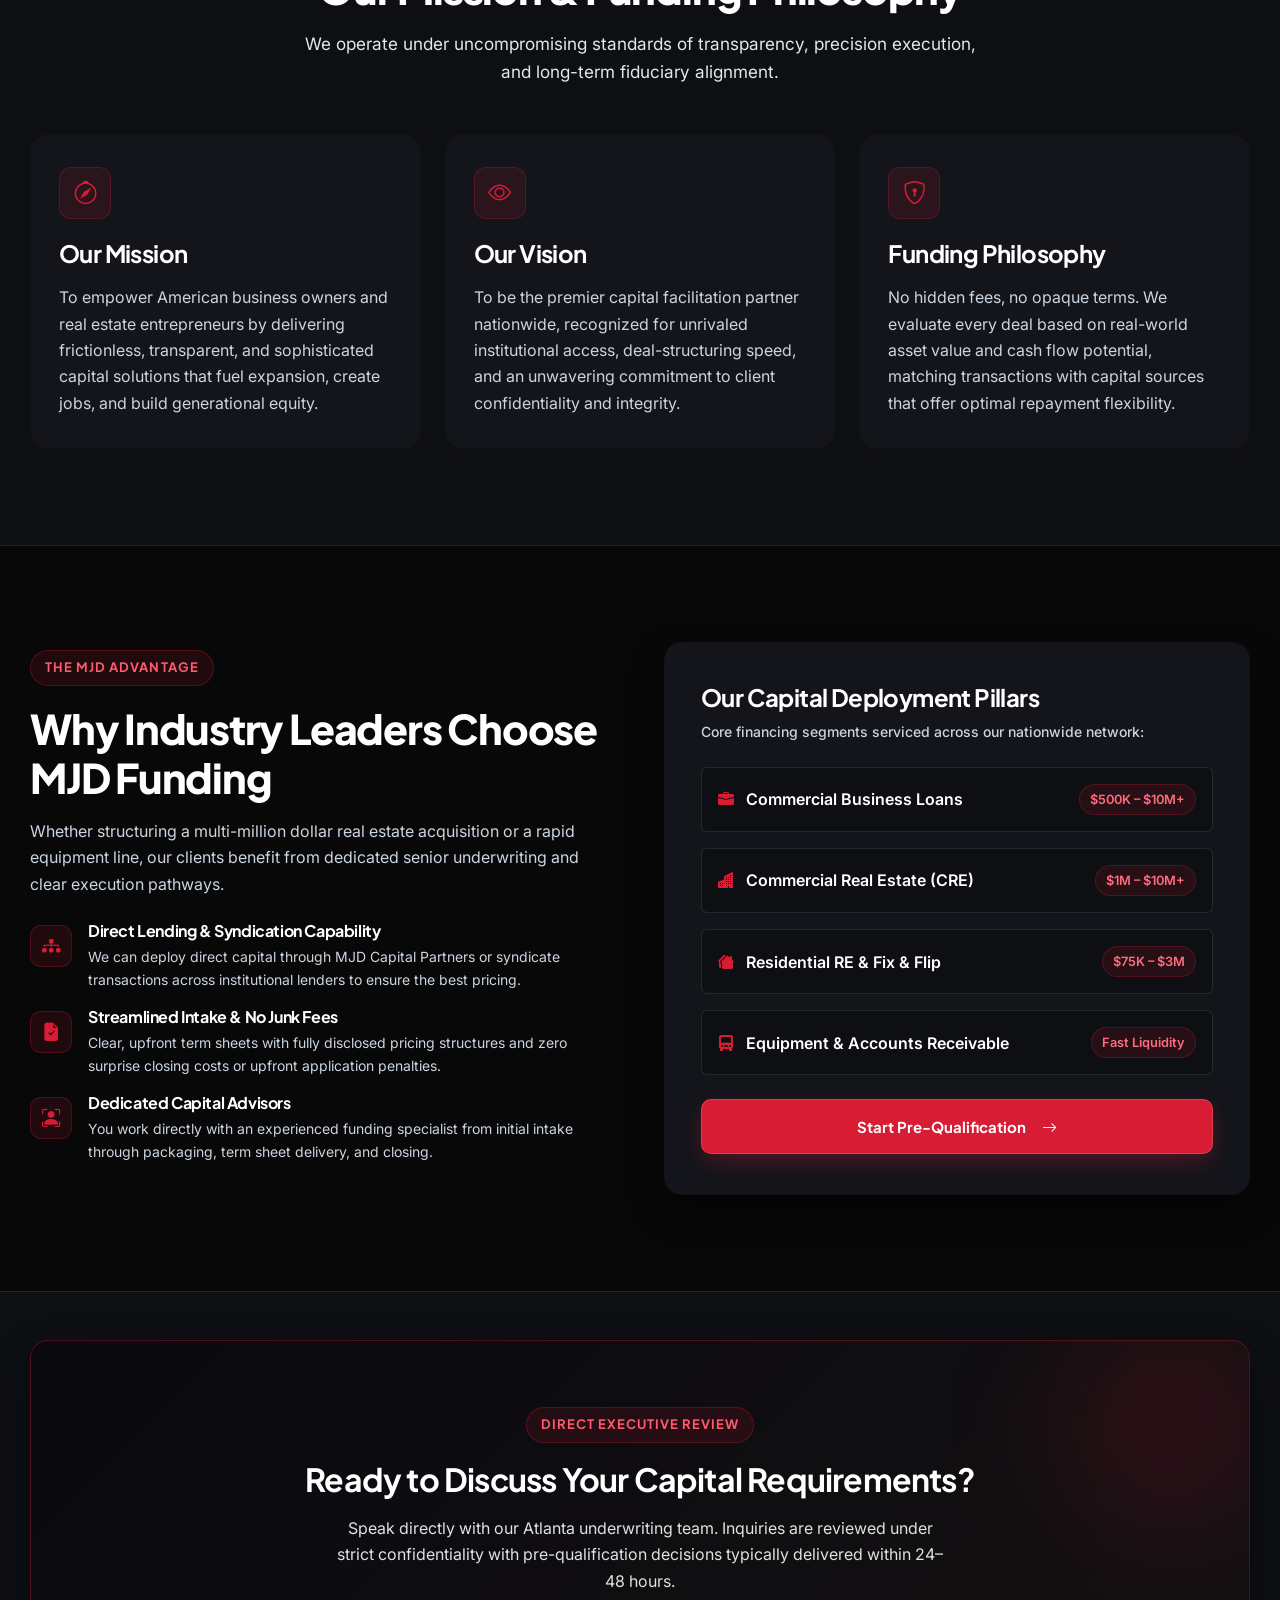
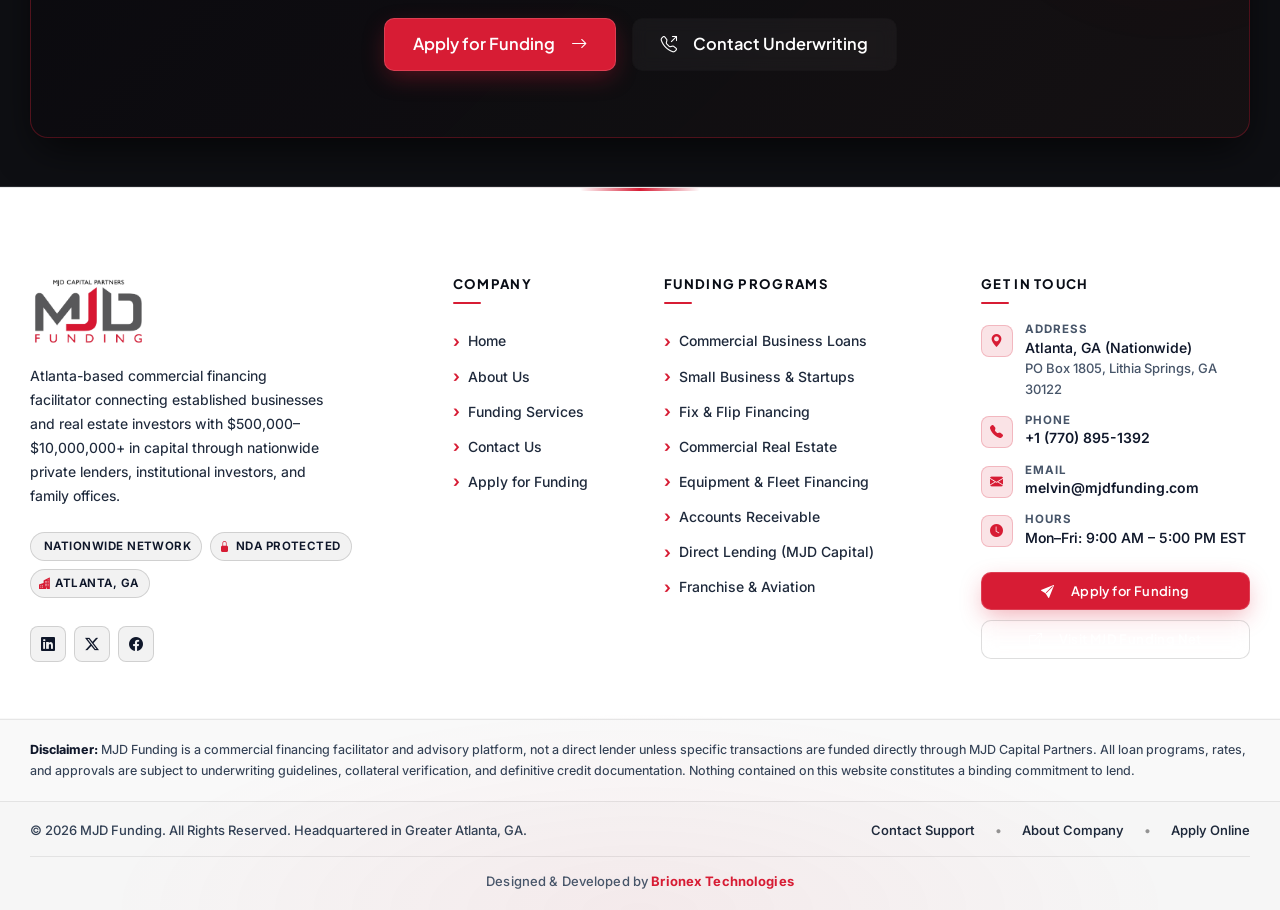
==== commit 9f7e2aa4: "footer logo" ====
--- a/about-us.html
+++ b/about-us.html
@@ -113,7 +113,7 @@
         <li class="nav-item"><a class="nav-link" href="contact-us.html">Contact Us</a></li>
       </ul>
       <div class="mt-4 pt-3 border-top border-secondary border-opacity-25">
-        <a href="tel:+17708951392" class="d-flex align-items-center gap-2 text-white fw-semibold mb-3">
+        <a href="tel:+17708951392" class="d-flex align-items-center gap-2 offcanvas-phone-link fw-semibold mb-3">
           <i class="bi bi-telephone-fill text-danger"></i>
           <span>+1 (770) 895-1392</span>
         </a>
@@ -451,7 +451,7 @@
               <div class="footer-contact-icon"><i class="bi bi-geo-alt-fill"></i></div>
               <div class="footer-contact-text">
                 <span class="footer-contact-label">Address</span>
-                <span class="footer-contact-value">Atlanta, GA (Nationwide)<br><small class="text-white-50">PO Box 1805, Lithia Springs, GA 30122</small></span>
+                <span class="footer-contact-value">Atlanta, GA (Nationwide)<br><small class="footer-address-sub">PO Box 1805, Lithia Springs, GA 30122</small></span>
               </div>
             </li>
             <li>
@@ -497,7 +497,7 @@
     <div class="footer-disclaimer-bar">
       <div class="container">
         <p>
-          <strong class="text-white-50">Disclaimer:</strong> MJD Funding is a commercial financing facilitator and advisory platform, not a direct lender unless specific transactions are funded directly through MJD Capital Partners. All loan programs, rates, and approvals are subject to underwriting guidelines, collateral verification, and definitive credit documentation. Nothing contained on this website constitutes a binding commitment to lend.
+          <strong class="footer-disclaimer-label">Disclaimer:</strong> MJD Funding is a commercial financing facilitator and advisory platform, not a direct lender unless specific transactions are funded directly through MJD Capital Partners. All loan programs, rates, and approvals are subject to underwriting guidelines, collateral verification, and definitive credit documentation. Nothing contained on this website constitutes a binding commitment to lend.
         </p>
       </div>
     </div>
@@ -515,6 +515,9 @@
             <a href="apply-for-funding.html">Apply Online</a>
           </div>
         </div>
+        <div class="footer-developer-credit">
+          Designed &amp; Developed by <a href="https://brionex-technologies.vercel.app" target="_blank" rel="noopener noreferrer" class="developer-credit-link">Brionex Technologies</a>
+        </div>
       </div>
     </div>
 
--- a/style.css
+++ b/style.css
@@ -5,29 +5,43 @@
 
 :root {
   /* Deep Premium Black Canvas (Strictly No Blue Backgrounds) */
-  --color-black-bg: #080808;          /* Base background */
-  --color-black-surface: #0E0F13;     /* Alternate section surface */
-  --color-black-card: #13151B;        /* Standard card background */
-  --color-black-card-hover: #181A22;  /* Elevated card hover */
-  --color-black-elevated: #1D202A;    /* Dropdowns, badges, and modals */
+  --color-black-bg: #080808;
+  /* Base background */
+  --color-black-surface: #0E0F13;
+  /* Alternate section surface */
+  --color-black-card: #13151B;
+  /* Standard card background */
+  --color-black-card-hover: #181A22;
+  /* Elevated card hover */
+  --color-black-elevated: #1D202A;
+  /* Dropdowns, badges, and modals */
 
   /* Pure Authentic Red Brand Accents (Strictly Preserved) */
-  --color-brand-red: #D71C34;         /* Signature brand red */
-  --color-brand-red-hover: #B51327;   /* Deeper hover red */
-  --color-brand-red-light: #FF4A61;   /* Soft red for gradient accents */
-  --color-brand-red-subtle: rgba(215, 28, 52, 0.12); /* Badge & icon bubble background */
-  --color-brand-red-glow: rgba(215, 28, 52, 0.32); /* Ambient glow */
+  --color-brand-red: #D71C34;
+  /* Signature brand red */
+  --color-brand-red-hover: #B51327;
+  /* Deeper hover red */
+  --color-brand-red-light: #FF4A61;
+  /* Soft red for gradient accents */
+  --color-brand-red-subtle: rgba(215, 28, 52, 0.12);
+  /* Badge & icon bubble background */
+  --color-brand-red-glow: rgba(215, 28, 52, 0.32);
+  /* Ambient glow */
 
   /* Neutral & High-Contrast Typography */
   --color-white: #FFFFFF;
-  --color-text-white: #F8FAFC;        /* Headings and primary titles */
-  --color-text-body: #94A3B8;         /* High-readability slate body copy */
-  --color-text-light: #CBD5E1;        /* Secondary titles and list items */
-  --color-text-muted: #64748B;        /* Micro-copy, labels, and timestamps */
+  --color-text-white: #FFFFFF;
+  /* Headings and primary titles */
+  --color-text-body: #E2E8F0;
+  /* High-readability crisp light slate body copy */
+  --color-text-light: #F8FAFC;
+  /* Secondary titles and list items */
+  --color-text-muted: #CBD5E1;
+  /* Micro-copy, labels, and timestamps */
 
   /* Precision Borders */
   --color-border-subtle: rgba(255, 255, 255, 0.08);
-  --color-border-medium: rgba(255, 255, 255, 0.13);
+  --color-border-medium: rgba(0, 0, 0, 0.13);
   --color-border-red: rgba(215, 28, 52, 0.35);
   --color-border-red-active: rgba(215, 28, 52, 0.85);
 
@@ -71,7 +85,9 @@
    RESET & GLOBAL BASE STYLES
    ========================================================================== */
 
-*, *::before, *::after {
+*,
+*::before,
+*::after {
   box-sizing: border-box;
 }
 
@@ -94,7 +110,12 @@
   -moz-osx-font-smoothing: grayscale;
 }
 
-h1, h2, h3, h4, h5, h6 {
+h1,
+h2,
+h3,
+h4,
+h5,
+h6 {
   font-family: var(--font-heading);
   font-weight: 700;
   color: var(--color-text-white);
@@ -107,6 +128,35 @@
   margin-bottom: 1.25rem;
 }
 
+/* High-Contrast Readability Overrides */
+.text-muted,
+.text-secondary {
+  color: var(--color-text-muted) !important;
+}
+
+.text-white-50 {
+  color: rgba(255, 255, 255, 0.88) !important;
+}
+
+small.text-muted,
+.small.text-muted {
+  color: var(--color-text-muted) !important;
+  font-weight: 500;
+}
+
+::placeholder {
+  color: #94A3B8 !important;
+  opacity: 1 !important;
+}
+
+:-ms-input-placeholder {
+  color: #94A3B8 !important;
+}
+
+::-ms-input-placeholder {
+  color: #94A3B8 !important;
+}
+
 a {
   text-decoration: none;
   transition: all var(--transition-fast);
@@ -168,12 +218,17 @@
 .bg-light-soft,
 .bg-white,
 .bg-navy {
-  background-color: var(--color-black-surface);
+  background-color: var(--color-black-surface) !important;
 }
 
 #hero,
 #why-us {
   background-color: var(--color-black-bg) !important;
+}
+
+#programs,
+#contact {
+  background-color: var(--color-black-surface) !important;
 }
 
 /* Badges & Section Headers */
@@ -219,6 +274,52 @@
   color: var(--color-text-body);
 }
 
+/* Specific high-visibility & contrast overrides for Section 1 (#programs) & Section 2 (#contact) */
+#programs .section-title,
+#contact .section-title {
+  color: #FFFFFF !important;
+  font-family: var(--font-heading);
+  font-weight: 800;
+  font-size: clamp(2rem, 3.2vw, 2.75rem);
+  line-height: 1.22;
+  letter-spacing: -0.025em;
+  margin-top: 14px;
+  margin-bottom: 16px;
+  opacity: 1 !important;
+  visibility: visible !important;
+  text-shadow: none;
+}
+
+#programs .section-subtitle,
+#contact .section-subtitle {
+  color: #E2E8F0 !important;
+  font-family: var(--font-body);
+  font-size: 1.075rem;
+  font-weight: 450;
+  line-height: 1.65;
+  max-width: 680px;
+  margin-left: auto;
+  margin-right: auto;
+  margin-bottom: 0;
+  opacity: 1 !important;
+  visibility: visible !important;
+}
+
+@media (max-width: 767.98px) {
+  #programs .section-title,
+  #contact .section-title {
+    font-size: clamp(1.65rem, 5vw, 2.15rem);
+    line-height: 1.25;
+    margin-bottom: 14px;
+  }
+
+  #programs .section-subtitle,
+  #contact .section-subtitle {
+    font-size: 0.975rem;
+    line-height: 1.6;
+  }
+}
+
 /* Red Text Accents */
 .text-gradient-red {
   background: linear-gradient(135deg, #FF6B7D 0%, var(--color-brand-red) 65%, #B51327 100%);
@@ -327,24 +428,26 @@
   left: 0;
   right: 0;
   z-index: 1040;
-  padding: 18px 0;
+  padding: 14px 0;
   transition: all var(--transition-base);
-  background: #fff;
+  background: #FFFFFF;
+  border-bottom: 1px solid rgba(0, 0, 0, 0.08);
+  box-shadow: 0 4px 20px rgba(0, 0, 0, 0.05);
 }
 
 .site-navbar.scrolled {
-  background: rgba(255, 255, 255, 0.97);
-  backdrop-filter: blur(16px);
-  -webkit-backdrop-filter: blur(16px);
-  padding: 10px 0;
-  border-bottom: 1px solid rgba(0, 0, 0, 0.08);
-  box-shadow: 0 8px 28px rgba(0, 0, 0, 0.1);
+  background: rgba(255, 255, 255, 0.98);
+  backdrop-filter: blur(20px);
+  -webkit-backdrop-filter: blur(20px);
+  padding: 8px 0;
+  border-bottom: 1px solid rgba(0, 0, 0, 0.1);
+  box-shadow: 0 10px 30px rgba(0, 0, 0, 0.08);
 }
 
 .navbar-brand {
   display: flex;
   align-items: center;
-  gap: 7px;
+  gap: 8px;
   font-family: var(--font-heading);
   font-weight: 800;
   font-size: 1.4rem;
@@ -355,17 +458,17 @@
 }
 
 .navbar-logo {
-  height: 64px;
+  height: 56px;
   width: auto;
-  max-height: 64px;
+  max-height: 56px;
   object-fit: contain;
   display: block;
 }
 
 @media (max-width: 576px) {
   .navbar-logo {
-    height: 54px;
-    max-height: 54px;
+    height: 48px;
+    max-height: 48px;
   }
 }
 
@@ -395,33 +498,34 @@
 }
 
 .navbar-nav {
-  gap: -3px;
+  gap: 2px;
 }
 
 .nav-link {
   font-family: var(--font-heading);
-  font-weight: 500;
-  font-size: 0.8125rem;
-  color: #222;
-  padding: 8px 14px !important;
+  font-weight: 600;
+  font-size: 0.84rem;
+  color: #1E293B;
+  padding: 8px 12px !important;
   position: relative;
   transition: color var(--transition-fast);
   border-radius: var(--radius-xs);
   white-space: nowrap;
+  letter-spacing: -0.01em;
 }
 
 .nav-link::after {
   content: '';
   position: absolute;
-  left: 14px;
-  right: 14px;
-  bottom: 2px;
-  height: 2px;
+  left: 12px;
+  right: 12px;
+  bottom: 0px;
+  height: 2.5px;
   background-color: var(--color-brand-red);
   border-radius: 2px;
   transform: scaleX(0);
   transform-origin: center;
-  transition: transform var(--transition-fast);
+  transition: transform 0.25s cubic-bezier(0.16, 1, 0.3, 1);
 }
 
 .nav-link:hover,
@@ -440,9 +544,9 @@
   gap: 8px;
   font-family: var(--font-heading);
   font-weight: 600;
-  font-size: 0.8125rem;
-  color: #222;
-  padding: 8px 14px;
+  font-size: 0.84rem;
+  color: #1E293B;
+  padding: 7px 14px;
   border-radius: var(--radius-pill);
   background: rgba(0, 0, 0, 0.04);
   border: 1px solid rgba(0, 0, 0, 0.1);
@@ -523,6 +627,8 @@
 .offcanvas {
   background: #fff;
   color: #111;
+  background: #ffffff;
+  color: #0F172A;
   border-left: 1px solid rgba(0, 0, 0, 0.1);
   max-width: 320px;
 }
@@ -534,13 +640,38 @@
 
 .offcanvas .btn-close {
   opacity: 0.8;
+  opacity: 0.85;
 }
 
 .offcanvas .nav-link {
   color: #222 !important;
+  color: #0F172A !important;
+  font-weight: 600;
   font-size: 0.95rem;
   padding: 13px 0 !important;
   border-bottom: 1px solid rgba(0, 0, 0, 0.1);
+  border-bottom: 1px solid rgba(0, 0, 0, 0.08);
+}
+
+.offcanvas .nav-link.text-muted,
+.offcanvas .text-muted {
+  color: #334155 !important;
+  font-weight: 550 !important;
+}
+
+.offcanvas .text-white {
+  color: #0F172A !important;
+}
+
+.offcanvas-phone-link {
+  color: #0F172A !important;
+  font-weight: 600;
+  text-decoration: none;
+  transition: color var(--transition-fast);
+}
+
+.offcanvas-phone-link:hover {
+  color: var(--color-brand-red) !important;
 }
 
 .offcanvas .nav-link::after {
@@ -560,11 +691,16 @@
 .hero-section {
   position: relative;
   background-color: var(--color-black-bg);
-  background-image: 
-    radial-gradient(circle at 85% 15%, rgba(215, 28, 52, 0.13) 0%, transparent 45%),
-    radial-gradient(circle at 10% 70%, rgba(20, 20, 25, 0.7) 0%, transparent 60%);
-  padding-top: 148px;
-  padding-bottom: 92px;
+  background-image:
+    linear-gradient(135deg, rgba(8, 10, 14, 0.94) 0%, rgba(8, 10, 14, 0.88) 50%, rgba(8, 10, 14, 0.96) 100%),
+    radial-gradient(circle at 85% 15%, rgba(215, 28, 52, 0.18) 0%, transparent 55%),
+    radial-gradient(circle at 15% 85%, rgba(215, 28, 52, 0.08) 0%, transparent 45%),
+    url('https://images.unsplash.com/photo-1486406146926-c627a92ad1ab?auto=format&fit=crop&w=1920&q=85');
+  background-size: cover;
+  background-position: center 30%;
+  background-repeat: no-repeat;
+  padding-top: 156px;
+  padding-bottom: 96px;
   overflow: hidden;
   color: var(--color-white);
 }
@@ -596,7 +732,7 @@
 .hero-grid-pattern {
   position: absolute;
   inset: 0;
-  background-image: 
+  background-image:
     linear-gradient(rgba(255, 255, 255, 0.025) 1px, transparent 1px),
     linear-gradient(90deg, rgba(255, 255, 255, 0.025) 1px, transparent 1px);
   background-size: 56px 56px;
@@ -691,8 +827,8 @@
 }
 
 /* Floating Input Controls in Form */
-.form-floating > .form-control,
-.form-floating > .form-select {
+.form-floating>.form-control,
+.form-floating>.form-select {
   height: 52px;
   background: rgba(255, 255, 255, 0.04);
   border: 1px solid var(--color-border-medium);
@@ -702,26 +838,26 @@
   padding: 1rem 0.85rem;
 }
 
-.form-floating > .form-control:focus,
-.form-floating > .form-select:focus {
+.form-floating>.form-control:focus,
+.form-floating>.form-select:focus {
   background: rgba(255, 255, 255, 0.07);
   border-color: var(--color-brand-red);
   box-shadow: 0 0 0 3px rgba(215, 28, 52, 0.25);
   color: var(--color-white);
 }
 
-.form-floating > label {
+.form-floating>label {
   color: var(--color-text-muted);
   font-size: 0.85rem;
 }
 
-.form-floating > .form-control:focus ~ label,
-.form-floating > .form-control:not(:placeholder-shown) ~ label,
-.form-floating > .form-select ~ label {
+.form-floating>.form-control:focus~label,
+.form-floating>.form-control:not(:placeholder-shown)~label,
+.form-floating>.form-select~label {
   color: #FF6B7D;
 }
 
-.form-floating > .form-select option {
+.form-floating>.form-select option {
   background-color: var(--color-black-elevated);
   color: var(--color-white);
 }
@@ -773,8 +909,13 @@
 }
 
 @keyframes floatBadge {
-  0% { transform: translateY(0); }
-  100% { transform: translateY(-6px); }
+  0% {
+    transform: translateY(0);
+  }
+
+  100% {
+    transform: translateY(-6px);
+  }
 }
 
 .floating-icon {
@@ -836,12 +977,15 @@
 
 .trust-counter {
   font-family: var(--font-heading);
-  font-size: clamp(1.9rem, 2.7vw, 2.45rem);
+  font-size: clamp(2rem, 3vw, 2.75rem);
   font-weight: 800;
   color: var(--color-white);
   line-height: 1.1;
   margin-bottom: 6px;
-  letter-spacing: -0.03em;
+  letter-spacing: -0.035em;
+  background: linear-gradient(180deg, #FFFFFF 30%, #CBD5E1 100%);
+  -webkit-background-clip: text;
+  -webkit-text-fill-color: transparent;
 }
 
 .trust-counter .text-red {
@@ -854,7 +998,7 @@
   font-weight: 600;
   color: var(--color-text-body);
   text-transform: uppercase;
-  letter-spacing: 0.06em;
+  letter-spacing: 0.08em;
   margin-bottom: 0;
 }
 
@@ -1207,8 +1351,101 @@
 }
 
 /* ==========================================================================
-   7. WHY CHOOSE MJD FUNDING (FEATURE GRID)
+   7. WHY CHOOSE MJD FUNDING (EDITORIAL LAYOUT & FEATURE GRID)
    ========================================================================= */
+
+.why-us-visual-wrap {
+  position: relative;
+  padding-bottom: 24px;
+}
+
+.why-us-img-frame {
+  position: relative;
+  border-radius: var(--radius-card);
+  overflow: hidden;
+  border: 1px solid var(--color-border-medium);
+  box-shadow: 0 20px 48px -12px rgba(0, 0, 0, 0.7);
+}
+
+.why-us-main-img {
+  width: 100%;
+  height: 520px;
+  object-fit: cover;
+  display: block;
+  filter: brightness(0.92) contrast(1.08);
+  transition: transform var(--transition-smooth);
+}
+
+.why-us-img-frame:hover .why-us-main-img {
+  transform: scale(1.03);
+}
+
+.why-us-img-overlay {
+  position: absolute;
+  inset: 0;
+  background: linear-gradient(180deg, rgba(8, 10, 14, 0.1) 0%, rgba(8, 10, 14, 0.65) 100%);
+  pointer-events: none;
+}
+
+.why-floating-badge {
+  position: absolute;
+  bottom: 0;
+  left: 20px;
+  background: var(--color-black-elevated);
+  border: 1px solid rgba(255, 255, 255, 0.14);
+  border-left: 3px solid var(--color-brand-red);
+  border-radius: var(--radius-md);
+  padding: 14px 18px;
+  display: flex;
+  align-items: center;
+  gap: 12px;
+  box-shadow: var(--shadow-lg);
+  backdrop-filter: blur(14px);
+  z-index: 3;
+}
+
+.why-floating-badge-secondary {
+  position: absolute;
+  top: 24px;
+  right: -12px;
+  background: var(--color-black-elevated);
+  border: 1px solid rgba(215, 28, 52, 0.35);
+  border-radius: var(--radius-md);
+  padding: 12px 18px;
+  display: flex;
+  align-items: center;
+  gap: 12px;
+  box-shadow: var(--shadow-lg);
+  backdrop-filter: blur(14px);
+  z-index: 3;
+}
+
+.why-badge-icon {
+  width: 40px;
+  height: 40px;
+  border-radius: 10px;
+  background: rgba(255, 255, 255, 0.08);
+  color: var(--color-white);
+  display: flex;
+  align-items: center;
+  justify-content: center;
+  font-size: 1.25rem;
+  flex-shrink: 0;
+}
+
+.why-badge-icon-red {
+  width: 40px;
+  height: 40px;
+  border-radius: 10px;
+  background: var(--color-brand-red-subtle);
+  color: var(--color-brand-red);
+  border: 1px solid rgba(215, 28, 52, 0.3);
+  display: flex;
+  align-items: center;
+  justify-content: center;
+  font-size: 1.2rem;
+  flex-shrink: 0;
+}
 
 .feature-glass-card {
   background: var(--color-black-card);
@@ -1376,18 +1613,60 @@
   opacity: 1;
 }
 
+.carousel-nav-btn {
+  width: 44px;
+  height: 44px;
+  border-radius: 50%;
+  background: var(--color-black-elevated);
+  border: 1px solid var(--color-border-medium);
+  color: var(--color-white);
+  display: flex;
+  align-items: center;
+  justify-content: center;
+  font-size: 1.1rem;
+  transition: all var(--transition-fast);
+  box-shadow: var(--shadow-md);
+}
+
+.carousel-control-prev,
+.carousel-control-next {
+  width: 50px;
+  opacity: 0.85;
+}
+
+.carousel-control-prev:hover .carousel-nav-btn,
+.carousel-control-next:hover .carousel-nav-btn {
+  background: var(--color-brand-red);
+  border-color: var(--color-brand-red);
+  color: var(--color-white);
+  transform: scale(1.08);
+  box-shadow: 0 4px 14px rgba(215, 28, 52, 0.4);
+}
+
+@media (max-width: 991.98px) {
+
+  .carousel-control-prev,
+  .carousel-control-next {
+    display: none;
+  }
+}
+
 /* ==========================================================================
    9. OTHER FUNDING SOLUTIONS BANNER
    ========================================================================= */
 
 .solutions-banner {
-  background: linear-gradient(135deg, #0A0A0E 0%, #151113 100%);
+  background:
+    linear-gradient(135deg, rgba(10, 10, 14, 0.95) 0%, rgba(21, 17, 19, 0.92) 100%),
+    url('https://images.unsplash.com/photo-1541888946425-d0fbb186c5f7?auto=format&fit=crop&w=1200&q=85');
+  background-size: cover;
+  background-position: center;
   border-radius: var(--radius-card);
   padding: 50px 44px;
   position: relative;
   overflow: hidden;
   box-shadow: var(--shadow-lg);
-  border: 1px solid rgba(215, 28, 52, 0.28);
+  border: 1px solid rgba(215, 28, 52, 0.32);
 }
 
 .solutions-banner-glow {
@@ -1477,7 +1756,8 @@
 
 /* Plus/Minus Indicator */
 .accordion-button::after {
-  content: '\F64D'; /* Bootstrap Icon plus-lg */
+  content: '\F64D';
+  /* Bootstrap Icon plus-lg */
   font-family: 'bootstrap-icons';
   font-size: 1.05rem;
   font-weight: bold;
@@ -1488,7 +1768,8 @@
 }
 
 .accordion-button:not(.collapsed)::after {
-  content: '\F2EA'; /* Bootstrap Icon dash-lg */
+  content: '\F2EA';
+  /* Bootstrap Icon dash-lg */
   color: var(--color-brand-red);
 }
 
@@ -1570,7 +1851,8 @@
   margin-bottom: 6px;
 }
 
-.form-control, .form-select {
+.form-control,
+.form-select {
   background-color: rgba(255, 255, 255, 0.04);
   border: 1px solid var(--color-border-medium);
   border-radius: var(--radius-sm);
@@ -1580,7 +1862,8 @@
   color: var(--color-white);
 }
 
-.form-control:focus, .form-select:focus {
+.form-control:focus,
+.form-select:focus {
   background-color: rgba(255, 255, 255, 0.07);
   border-color: var(--color-brand-red);
   box-shadow: 0 0 0 3px rgba(215, 28, 52, 0.25);
@@ -1600,6 +1883,7 @@
   background-color: #fff;
   background-image: radial-gradient(ellipse 60% 40% at 50% 100%, rgba(215, 28, 52, 0.055) 0%, transparent 70%);
   color: #222;
+  color: #0F172A;
   padding-top: 88px;
   padding-bottom: 0;
   border-top: 1px solid rgba(0, 0, 0, 0.08);
@@ -1630,17 +1914,27 @@
   margin-bottom: 20px;
 }
 
-.footer-logo-image {
+.footer-logo-image,
+.footer-logo {
   display: block;
-  width: 170px;
+  width: 115px;
+  max-width: 100%;
   height: auto;
   object-fit: contain;
+}
+
+@media (max-width: 767.98px) {
+  .footer-logo-image,
+  .footer-logo {
+    width: 95px;
+  }
 }
 
 .footer-desc {
   font-size: 0.875rem;
   line-height: 1.72;
-  color: #333;
+  color: #1E293B;
+  font-weight: 450;
   max-width: 300px;
   margin-bottom: 24px;
 }
@@ -1659,11 +1953,15 @@
   gap: 5px;
   font-size: 0.72rem;
   font-weight: 600;
+  font-weight: 650;
   letter-spacing: 0.04em;
   text-transform: uppercase;
   color: #333;
   background: rgba(0, 0, 0, 0.04);
   border: 1px solid rgba(0, 0, 0, 0.1);
+  color: #0F172A;
+  background: rgba(0, 0, 0, 0.05);
+  border: 1px solid rgba(0, 0, 0, 0.14);
   border-radius: 100px;
   padding: 4px 10px 4px 8px;
 }
@@ -1686,6 +1984,9 @@
   background: rgba(0, 0, 0, 0.04);
   border: 1px solid rgba(0, 0, 0, 0.1);
   color: #333;
+  background: rgba(0, 0, 0, 0.05);
+  border: 1px solid rgba(0, 0, 0, 0.14);
+  color: #0F172A;
   display: flex;
   align-items: center;
   justify-content: center;
@@ -1698,6 +1999,7 @@
   background: var(--color-brand-red);
   border-color: var(--color-brand-red);
   color: #111;
+  color: #FFFFFF;
   transform: translateY(-2px);
   box-shadow: 0 6px 18px rgba(215, 28, 52, 0.38);
 }
@@ -1708,6 +2010,9 @@
   font-size: 0.8rem;
   font-weight: 700;
   color: #111;
+  font-size: 0.82rem;
+  font-weight: 750;
+  color: #090D16;
   margin-bottom: 20px;
   text-transform: uppercase;
   letter-spacing: 0.1em;
@@ -1741,6 +2046,8 @@
 .footer-links a {
   font-size: 0.875rem;
   color: #333;
+  font-weight: 500;
+  color: #1E293B;
   text-decoration: none;
   display: flex;
   align-items: center;
@@ -1811,9 +2118,12 @@
 .footer-contact-label {
   font-size: 0.7rem;
   font-weight: 600;
+  font-size: 0.72rem;
+  font-weight: 700;
   letter-spacing: 0.08em;
   text-transform: uppercase;
   color: #666;
+  color: #475569;
   line-height: 1;
 }
 
@@ -1821,16 +2131,29 @@
   font-size: 0.875rem;
   color: #222;
   line-height: 1.4;
+  font-weight: 550;
+  color: #0F172A;
+  line-height: 1.45;
 }
 
 .footer-contact-value a {
   color: #222;
+  color: #0F172A;
+  font-weight: 600;
   text-decoration: none;
   transition: color 0.2s ease;
 }
 
 .footer-contact-value a:hover {
   color: var(--color-brand-red);
+}
+
+.footer-address-sub,
+.site-footer .text-white-50,
+.site-footer small.text-white-50 {
+  color: #475569 !important;
+  font-weight: 500 !important;
+  font-size: 0.8125rem;
 }
 
 /* ── CTA button row ──────────────────────────────────── */
@@ -1865,8 +2188,18 @@
 .footer-disclaimer-bar p {
   font-size: 0.775rem;
   color: #555;
+  font-size: 0.785rem;
+  color: #334155;
   line-height: 1.65;
+  font-weight: 450;
   margin: 0;
+}
+
+.footer-disclaimer-label,
+.footer-disclaimer-bar strong,
+.site-footer strong.text-white-50 {
+  color: #0F172A !important;
+  font-weight: 750 !important;
 }
 
 /* ── Footer Bottom ───────────────────────────────────── */
@@ -1884,10 +2217,15 @@
   gap: 12px;
   font-size: 0.8rem;
   color: #555;
+  font-size: 0.8125rem;
+  font-weight: 500;
+  color: #334155;
 }
 
 .footer-bottom-flex a {
   color: #555;
+  color: #1E293B;
+  font-weight: 550;
   text-decoration: none;
   transition: color 0.2s ease;
 }
@@ -1906,6 +2244,9 @@
 .footer-bottom-links a {
   font-size: 0.8rem;
   color: #555;
+  font-size: 0.8125rem;
+  color: #1E293B;
+  font-weight: 550;
   text-decoration: none;
   transition: color 0.2s ease;
 }
@@ -1916,6 +2257,33 @@
 
 .footer-bottom-sep {
   color: rgba(0, 0, 0, 0.25);
+  color: rgba(0, 0, 0, 0.4);
+}
+
+/* ── Developer Credit ────────────────────────────────── */
+.footer-developer-credit {
+  text-align: center;
+  font-size: 0.8125rem;
+  color: #475569;
+  font-weight: 500;
+  padding-top: 14px;
+  margin-top: 14px;
+  border-top: 1px solid rgba(0, 0, 0, 0.08);
+  letter-spacing: 0.01em;
+}
+
+.developer-credit-link {
+  color: var(--color-brand-red) !important;
+  font-weight: 700;
+  text-decoration: none;
+  transition: all var(--transition-fast);
+  display: inline-block;
+}
+
+.developer-credit-link:hover {
+  color: var(--color-brand-red-hover) !important;
+  text-decoration: underline;
+  transform: translateY(-1px);
 }
 
 /* ── Responsive ──────────────────────────────────────── */
@@ -2011,7 +2379,7 @@
     display: flex;
     gap: 10px;
   }
-  
+
   body {
     padding-bottom: 66px;
   }
@@ -2063,7 +2431,7 @@
 .page-hero {
   position: relative;
   background-color: var(--color-black-bg);
-  background-image: 
+  background-image:
     radial-gradient(circle at 85% 15%, rgba(215, 28, 52, 0.14) 0%, transparent 45%),
     radial-gradient(circle at 15% 75%, rgba(25, 25, 32, 0.7) 0%, transparent 60%);
   padding-top: 154px;
@@ -2395,10 +2763,13 @@
 
 /* Accessibility: Respect Reduced Motion Preferences */
 @media (prefers-reduced-motion: reduce) {
-  *, *::before, *::after {
+
+  *,
+  *::before,
+  *::after {
     animation-duration: 0.01ms !important;
     animation-iteration-count: 1 !important;
     transition-duration: 0.01ms !important;
     scroll-behavior: auto !important;
   }
-}
+}
